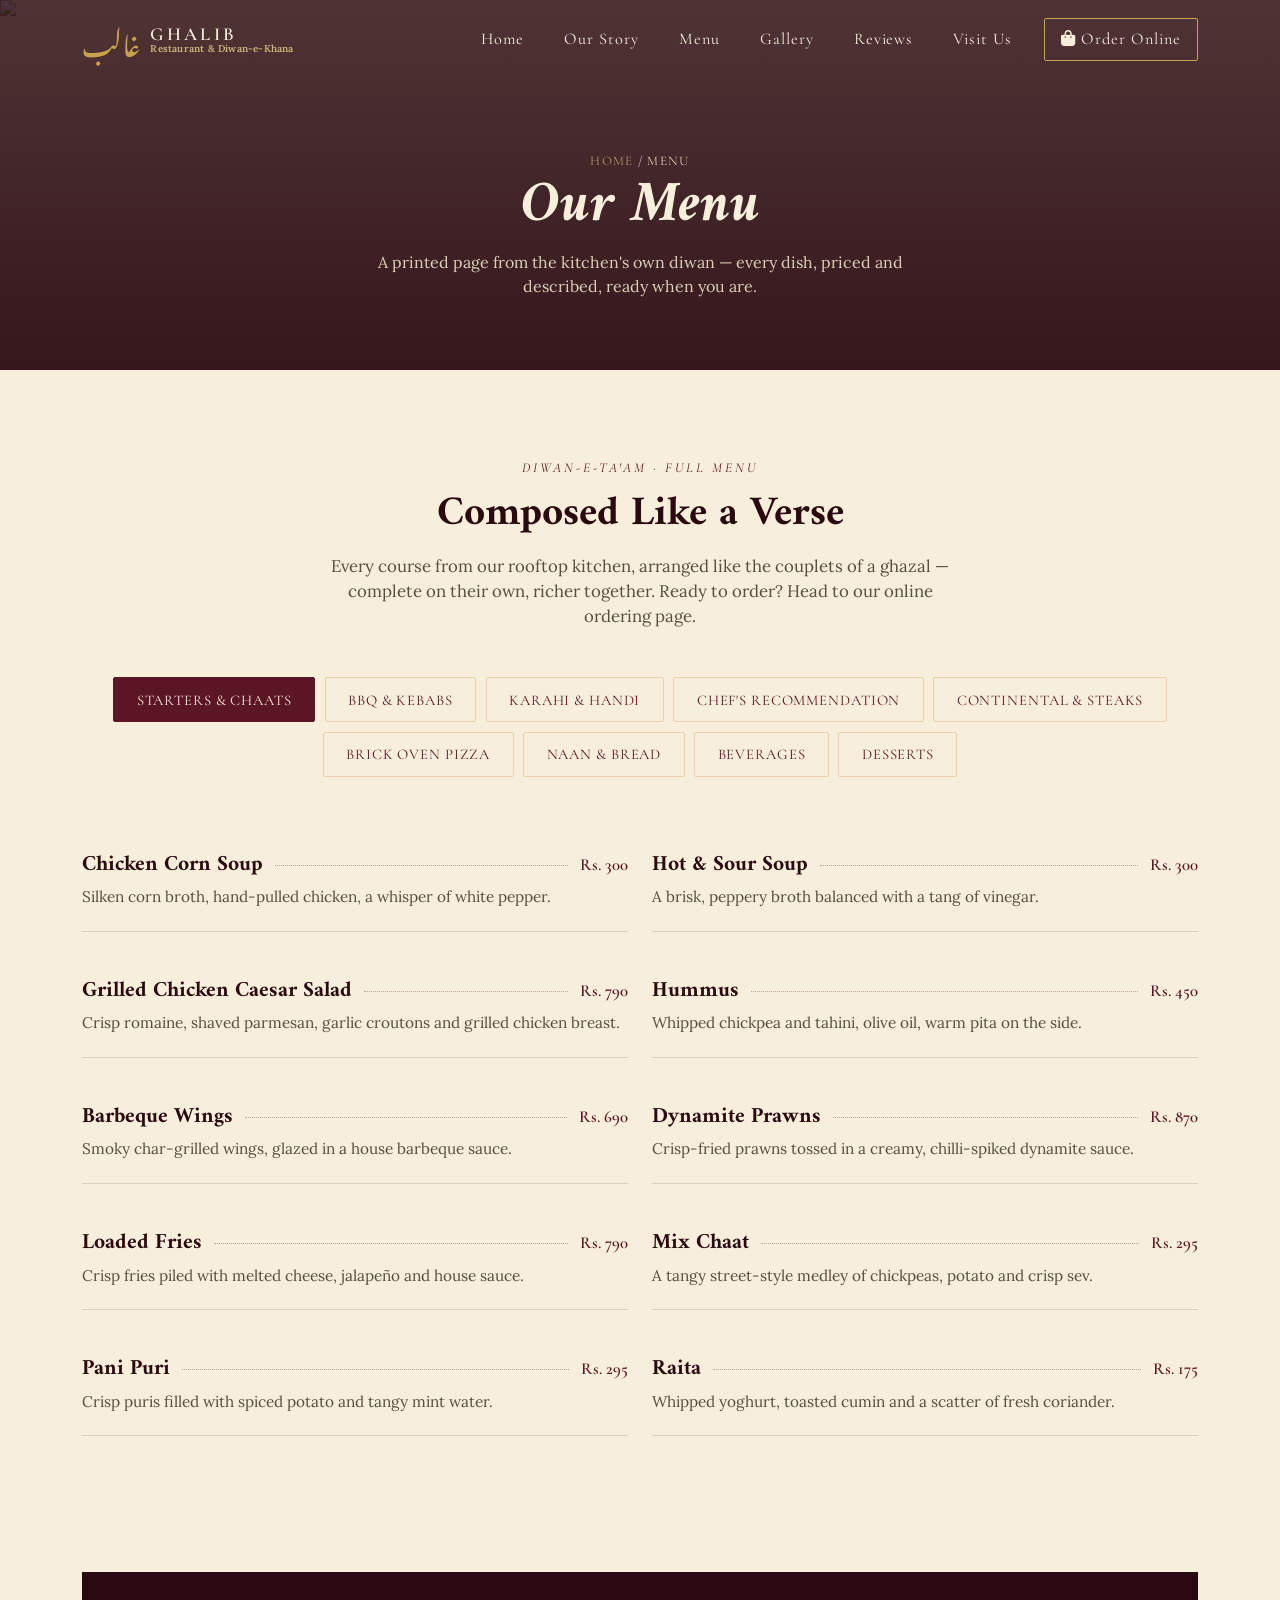
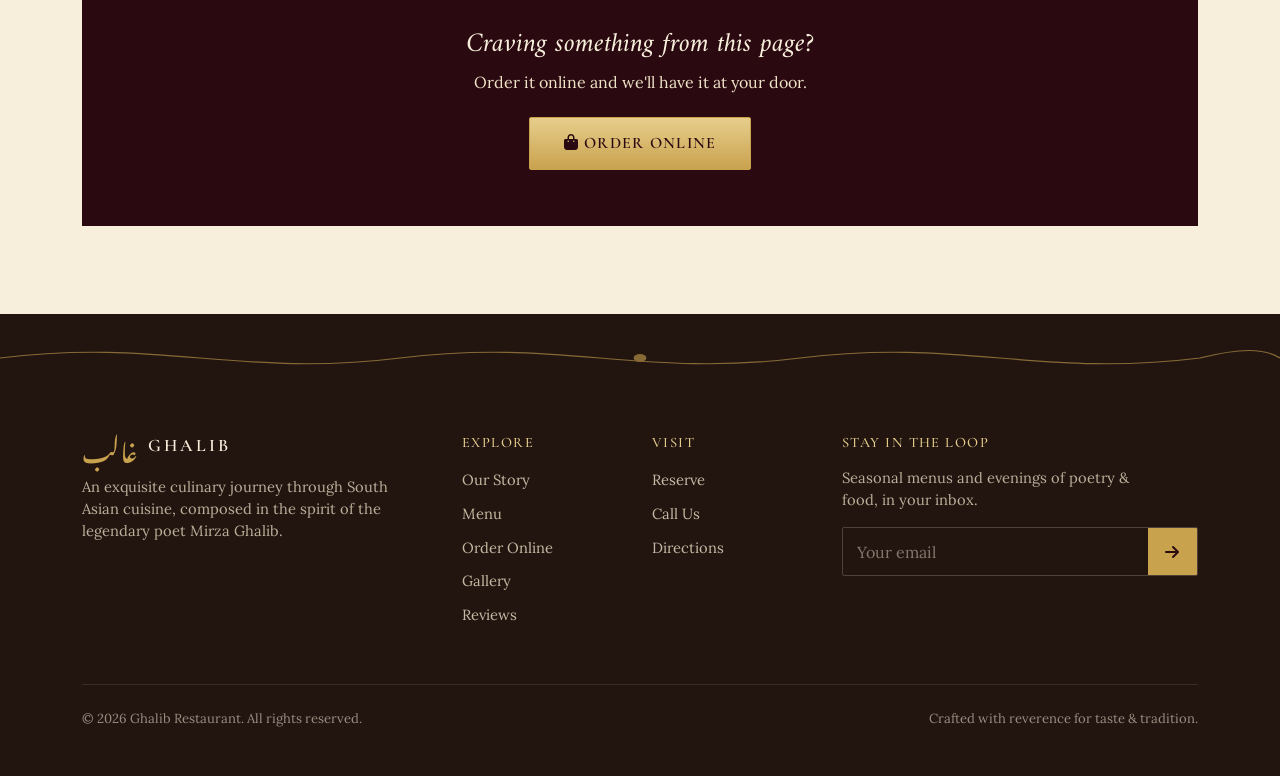
==== menu.html @ 821cb974 "Initial commit" ====
<!DOCTYPE html>
<html lang="en">
<head>
<meta charset="UTF-8">
<meta name="viewport" content="width=device-width, initial-scale=1.0">
<title>Full Menu — Ghalib Restaurant</title>
<meta name="description" content="Explore the full Ghalib Restaurant menu — BBQ, karahi, biryani, continental, pizza, desserts and more.">

<link rel="icon" href="data:image/svg+xml,<svg xmlns=%22http://www.w3.org/2000/svg%22 viewBox=%220 0 100 100%22><text y=%22.9em%22 font-size=%2290%22 fill=%22%23C9A24E%22>غ</text></svg>">

<link rel="preconnect" href="https://fonts.googleapis.com">
<link rel="preconnect" href="https://fonts.gstatic.com" crossorigin>
<link href="https://fonts.googleapis.com/css2?family=Amiri:ital,wght@0,400;0,700;1,400&family=Lora:ital,wght@0,400;0,500;0,600;1,400&family=Cormorant+Garamond:ital,wght@0,500;0,600;1,500&family=Noto+Nastaliq+Urdu:wght@400;700&display=swap" rel="stylesheet">

<link href="https://cdn.jsdelivr.net/npm/bootstrap@5.3.3/dist/css/bootstrap.min.css" rel="stylesheet">
<link rel="stylesheet" href="https://cdnjs.cloudflare.com/ajax/libs/font-awesome/6.5.2/css/all.min.css">

<link rel="stylesheet" href="css/style.css">
</head>
<body>

<div id="preloader">
  <div class="preloader-mark">غ</div>
</div>

<div class="scroll-progress"><div class="scroll-progress-bar" id="scrollBar"></div></div>

<!-- ============ NAVBAR ============ -->
<nav class="navbar navbar-expand-lg fixed-top" id="mainNav">
  <div class="container">
    <a class="navbar-brand" href="index.html">
      <span class="brand-urdu">غالب</span>
      <span class="brand-en">GHALIB<small>Restaurant &amp; Diwan-e-Khana</small></span>
    </a>
    <button class="navbar-toggler" type="button" data-bs-toggle="collapse" data-bs-target="#navMenu" aria-controls="navMenu" aria-expanded="false" aria-label="Toggle navigation">
      <span class="toggler-line"></span>
      <span class="toggler-line"></span>
      <span class="toggler-line"></span>
    </button>
    <div class="collapse navbar-collapse justify-content-end" id="navMenu">
      <ul class="navbar-nav align-items-lg-center gap-lg-2">
        <li class="nav-item"><a class="nav-link" href="index.html#home">Home</a></li>
        <li class="nav-item"><a class="nav-link" href="index.html#about">Our Story</a></li>
        <li class="nav-item"><a class="nav-link active" href="menu.html">Menu</a></li>
        <li class="nav-item"><a class="nav-link" href="index.html#gallery">Gallery</a></li>
        <li class="nav-item"><a class="nav-link" href="index.html#reviews">Reviews</a></li>
        <li class="nav-item"><a class="nav-link" href="index.html#reserve">Visit Us</a></li>
        <li class="nav-item"><a class="nav-link btn-reserve-nav" href="order.html"><i class="fa-solid fa-bag-shopping"></i> Order Online</a></li>
      </ul>
    </div>
  </div>
</nav>

<!-- ============ PAGE HEADER ============ -->
<header class="page-header">
  <div class="page-header-media">
    <img src="https://images.unsplash.com/photo-1600891964599-f61ba0e24092?q=80&w=1600&auto=format&fit=crop" alt="Ghalib Restaurant dining room">
    <div class="page-header-overlay"></div>
  </div>
  <div class="container">
    <p class="page-breadcrumb"><a href="index.html">Home</a> / Menu</p>
    <h1>Our Menu</h1>
    <p>A printed page from the kitchen's own diwan — every dish, priced and described, ready when you are.</p>
  </div>
</header>


<section class="menu-page-section">
  <div class="container">
    <div class="text-center mb-5" data-reveal>
      <p class="eyebrow">Diwan-e-Ta'am · Full Menu</p>
      <h2 class="section-title">Composed Like a Verse</h2>
      <p class="section-sub mx-auto">Every course from our rooftop kitchen, arranged like the couplets of a ghazal — complete on their own, richer together. Ready to order? Head to our online ordering page.</p>
    </div>

    <ul class="nav nav-pills menu-tabs justify-content-center mb-5 flex-nowrap flex-lg-wrap" id="menuTab" role="tablist" data-reveal>
      <li class="nav-item" role="presentation">
        <button class="nav-link active" id="tab-starters" data-bs-toggle="pill" data-bs-target="#pane-starters" type="button" role="tab">Starters &amp; Chaats</button>
      </li>
      <li class="nav-item" role="presentation">
        <button class="nav-link" id="tab-bbq" data-bs-toggle="pill" data-bs-target="#pane-bbq" type="button" role="tab">BBQ &amp; Kebabs</button>
      </li>
      <li class="nav-item" role="presentation">
        <button class="nav-link" id="tab-karahi" data-bs-toggle="pill" data-bs-target="#pane-karahi" type="button" role="tab">Karahi &amp; Handi</button>
      </li>
      <li class="nav-item" role="presentation">
        <button class="nav-link" id="tab-chef" data-bs-toggle="pill" data-bs-target="#pane-chef" type="button" role="tab">Chef's Recommendation</button>
      </li>
      <li class="nav-item" role="presentation">
        <button class="nav-link" id="tab-continental" data-bs-toggle="pill" data-bs-target="#pane-continental" type="button" role="tab">Continental &amp; Steaks</button>
      </li>
      <li class="nav-item" role="presentation">
        <button class="nav-link" id="tab-pizza" data-bs-toggle="pill" data-bs-target="#pane-pizza" type="button" role="tab">Brick Oven Pizza</button>
      </li>
      <li class="nav-item" role="presentation">
        <button class="nav-link" id="tab-bread" data-bs-toggle="pill" data-bs-target="#pane-bread" type="button" role="tab">Naan &amp; Bread</button>
      </li>
      <li class="nav-item" role="presentation">
        <button class="nav-link" id="tab-drinks" data-bs-toggle="pill" data-bs-target="#pane-drinks" type="button" role="tab">Beverages</button>
      </li>
      <li class="nav-item" role="presentation">
        <button class="nav-link" id="tab-dessert" data-bs-toggle="pill" data-bs-target="#pane-dessert" type="button" role="tab">Desserts</button>
      </li>
    </ul>

    <div class="tab-content" id="menuTabContent">

      <!-- STARTERS & CHAATS -->
      <div class="tab-pane fade show active" id="pane-starters" role="tabpanel">
        <div class="row gy-4">
          <div class="col-md-6" data-reveal>
            <div class="dish-row">
              <div class="dish-head"><h3>Chicken Corn Soup</h3><span class="dish-line"></span><span class="price">Rs. 300</span></div>
              <p>Silken corn broth, hand-pulled chicken, a whisper of white pepper.</p>
            </div>
          </div>
          <div class="col-md-6" data-reveal>
            <div class="dish-row">
              <div class="dish-head"><h3>Hot &amp; Sour Soup</h3><span class="dish-line"></span><span class="price">Rs. 300</span></div>
              <p>A brisk, peppery broth balanced with a tang of vinegar.</p>
            </div>
          </div>
          <div class="col-md-6" data-reveal>
            <div class="dish-row">
              <div class="dish-head"><h3>Grilled Chicken Caesar Salad</h3><span class="dish-line"></span><span class="price">Rs. 790</span></div>
              <p>Crisp romaine, shaved parmesan, garlic croutons and grilled chicken breast.</p>
            </div>
          </div>
          <div class="col-md-6" data-reveal>
            <div class="dish-row">
              <div class="dish-head"><h3>Hummus</h3><span class="dish-line"></span><span class="price">Rs. 450</span></div>
              <p>Whipped chickpea and tahini, olive oil, warm pita on the side.</p>
            </div>
          </div>
          <div class="col-md-6" data-reveal>
            <div class="dish-row">
              <div class="dish-head"><h3>Barbeque Wings</h3><span class="dish-line"></span><span class="price">Rs. 690</span></div>
              <p>Smoky char-grilled wings, glazed in a house barbeque sauce.</p>
            </div>
          </div>
          <div class="col-md-6" data-reveal>
            <div class="dish-row">
              <div class="dish-head"><h3>Dynamite Prawns</h3><span class="dish-line"></span><span class="price">Rs. 870</span></div>
              <p>Crisp-fried prawns tossed in a creamy, chilli-spiked dynamite sauce.</p>
            </div>
          </div>
          <div class="col-md-6" data-reveal>
            <div class="dish-row">
              <div class="dish-head"><h3>Loaded Fries</h3><span class="dish-line"></span><span class="price">Rs. 790</span></div>
              <p>Crisp fries piled with melted cheese, jalapeño and house sauce.</p>
            </div>
          </div>
          <div class="col-md-6" data-reveal>
            <div class="dish-row">
              <div class="dish-head"><h3>Mix Chaat</h3><span class="dish-line"></span><span class="price">Rs. 295</span></div>
              <p>A tangy street-style medley of chickpeas, potato and crisp sev.</p>
            </div>
          </div>
          <div class="col-md-6" data-reveal>
            <div class="dish-row">
              <div class="dish-head"><h3>Pani Puri</h3><span class="dish-line"></span><span class="price">Rs. 295</span></div>
              <p>Crisp puris filled with spiced potato and tangy mint water.</p>
            </div>
          </div>
          <div class="col-md-6" data-reveal>
            <div class="dish-row">
              <div class="dish-head"><h3>Raita</h3><span class="dish-line"></span><span class="price">Rs. 175</span></div>
              <p>Whipped yoghurt, toasted cumin and a scatter of fresh coriander.</p>
            </div>
          </div>
        </div>
      </div>

      <!-- BBQ & KEBABS -->
      <div class="tab-pane fade" id="pane-bbq" role="tabpanel">
        <div class="row gy-4">
          <div class="col-md-6" data-reveal>
            <div class="dish-row">
              <div class="dish-head"><h3>Chicken Tikka</h3><span class="dish-line"></span><span class="price">Rs. 525</span></div>
              <p>Classic bone-in chicken, marinated and char-grilled over open flame.</p>
            </div>
          </div>
          <div class="col-md-6" data-reveal>
            <div class="dish-row">
              <div class="dish-head"><h3>Chicken Malai Boti</h3><span class="dish-line"></span><span class="price">Rs. 850</span></div>
              <p>Cream-marinated chicken, gently smoked, finished with green cardamom.</p>
            </div>
          </div>
          <div class="col-md-6" data-reveal>
            <div class="dish-row">
              <div class="dish-head"><h3>Shish Taouk</h3><span class="dish-line"></span><span class="price">Rs. 950</span></div>
              <p>Levantine-style skewered chicken, served with saffron rice and fries.</p>
            </div>
          </div>
          <div class="col-md-6" data-reveal>
            <div class="dish-row">
              <div class="dish-head"><h3>Seekh Kabab (Beef)</h3><span class="dish-line"></span><span class="price">Rs. 950</span></div>
              <p>Hand-minced beef, laced with roasted spices, charcoal-grilled smoky.</p>
            </div>
          </div>
          <div class="col-md-6" data-reveal>
            <div class="dish-row">
              <div class="dish-head"><h3>Beef Bihari Kabab</h3><span class="dish-line"></span><span class="price">Rs. 990</span></div>
              <p>Ribbon-cut beef, deeply marinated in roasted spice and yoghurt.</p>
            </div>
          </div>
          <div class="col-md-6" data-reveal>
            <div class="dish-row">
              <div class="dish-head"><h3>Persian Khaas Kabab (Mutton)</h3><span class="dish-line"></span><span class="price">Rs. 1,450</span></div>
              <p>Slow-pounded mutton kabab, finished over glowing charcoal.</p>
            </div>
          </div>
          <div class="col-md-6" data-reveal>
            <div class="dish-row">
              <div class="dish-head"><h3>Reshmi Chicken Kabab</h3><span class="dish-line"></span><span class="price">Rs. 850</span></div>
              <p>Silken, cream-bound chicken kabab with a gentle smoke finish.</p>
            </div>
          </div>
          <div class="col-md-6" data-reveal>
            <div class="dish-row">
              <div class="dish-head"><h3>Mutton Ribs</h3><span class="dish-line"></span><span class="price">Rs. 2,890</span></div>
              <p>Slow-grilled mutton ribs, tender to the bone, deeply spiced.</p>
            </div>
          </div>
          <div class="col-md-6" data-reveal>
            <div class="dish-row">
              <div class="dish-head"><h3>Ghalib Mix Platter</h3><span class="dish-line"></span><span class="price">Rs. 2,900</span></div>
              <p>Turkish kabab, Persian khaas kabab, malai boti, Afghani boti &amp; mutton chanp on saffron rice.</p>
            </div>
          </div>
        </div>
      </div>

      <!-- KARAHI & HANDI -->
      <div class="tab-pane fade" id="pane-karahi" role="tabpanel">
        <div class="row gy-4">
          <div class="col-md-6" data-reveal>
            <div class="dish-row">
              <div class="dish-head"><h3>Chicken Peshawari Karahi (Full)</h3><span class="dish-line"></span><span class="price">Rs. 2,050</span></div>
              <p>Wok-tossed in tomato, ginger and green chilli, finished with coriander.</p>
            </div>
          </div>
          <div class="col-md-6" data-reveal>
            <div class="dish-row">
              <div class="dish-head"><h3>Chicken White Karahi (Full)</h3><span class="dish-line"></span><span class="price">Rs. 2,050</span></div>
              <p>Classic white-cut karahi, ginger-heavy, finished with fresh cream.</p>
            </div>
          </div>
          <div class="col-md-6" data-reveal>
            <div class="dish-row">
              <div class="dish-head"><h3>Ghalib Signature Mutton Karahi (Full)</h3><span class="dish-line"></span><span class="price">Rs. 2,950</span></div>
              <p>Our house recipe — slow-cooked mutton in a rich tomato masala.</p>
            </div>
          </div>
          <div class="col-md-6" data-reveal>
            <div class="dish-row">
              <div class="dish-head"><h3>Mutton Peshawari Karahi (Half)</h3><span class="dish-line"></span><span class="price">Rs. 1,850</span></div>
              <p>Bone-in mutton, wok-cooked Peshawari-style with tomato and ginger.</p>
            </div>
          </div>
          <div class="col-md-6" data-reveal>
            <div class="dish-row">
              <div class="dish-head"><h3>Chicken Makhni Handi</h3><span class="dish-line"></span><span class="price">Rs. 1,590</span></div>
              <p>Butter-rich tomato gravy, slow-simmered chicken, a swirl of cream.</p>
            </div>
          </div>
          <div class="col-md-6" data-reveal>
            <div class="dish-row">
              <div class="dish-head"><h3>Chicken Paneer Reshmi Handi</h3><span class="dish-line"></span><span class="price">Rs. 1,690</span></div>
              <p>Silken chicken and paneer simmered in a velvety cashew gravy.</p>
            </div>
          </div>
          <div class="col-md-6" data-reveal>
            <div class="dish-row">
              <div class="dish-head"><h3>Chicken Hunzai Handi</h3><span class="dish-line"></span><span class="price">Rs. 1,590</span></div>
              <p>A northern-inspired handi, fragrant with whole spice and herbs.</p>
            </div>
          </div>
        </div>
      </div>

      <!-- CHEF'S RECOMMENDATION -->
      <div class="tab-pane fade" id="pane-chef" role="tabpanel">
        <div class="row gy-4">
          <div class="col-md-6" data-reveal>
            <div class="dish-row">
              <div class="dish-head"><h3>Tarka Daal</h3><span class="dish-line"></span><span class="price">Rs. 750</span></div>
              <p>A house blend of lentils, tempered with garlic and smoked butter.</p>
            </div>
          </div>
          <div class="col-md-6" data-reveal>
            <div class="dish-row">
              <div class="dish-head"><h3>Palak Paneer</h3><span class="dish-line"></span><span class="price">Rs. 840</span></div>
              <p>Silken spinach purée, hand-cut paneer, a thread of cream.</p>
            </div>
          </div>
          <div class="col-md-6" data-reveal>
            <div class="dish-row">
              <div class="dish-head"><h3>Balochi Sajji</h3><span class="dish-line"></span><span class="price">Rs. 990</span></div>
              <p>Whole spiced chicken, slow-roasted over open fire, Balochi-style.</p>
            </div>
          </div>
          <div class="col-md-6" data-reveal>
            <div class="dish-row">
              <div class="dish-head"><h3>Lahori Chargha</h3><span class="dish-line"></span><span class="price">Rs. 990</span></div>
              <p>Steamed then fried whole chicken, deeply spiced, Lahori-style.</p>
            </div>
          </div>
          <div class="col-md-6" data-reveal>
            <div class="dish-row">
              <div class="dish-head"><h3>Chicken Tikka Masala</h3><span class="dish-line"></span><span class="price">Rs. 1,490</span></div>
              <p>Char-grilled chicken tikka finished in a rich, creamy tomato masala.</p>
            </div>
          </div>
          <div class="col-md-6" data-reveal>
            <div class="dish-row">
              <div class="dish-head"><h3>Prawn Masala</h3><span class="dish-line"></span><span class="price">Rs. 1,590</span></div>
              <p>Plump prawns simmered in a robust, spice-forward masala.</p>
            </div>
          </div>
        </div>
      </div>

      <!-- CONTINENTAL & STEAKS -->
      <div class="tab-pane fade" id="pane-continental" role="tabpanel">
        <div class="row gy-4">
          <div class="col-md-6" data-reveal>
            <div class="dish-row">
              <div class="dish-head"><h3>Ghalib Club Sandwich</h3><span class="dish-line"></span><span class="price">Rs. 850</span></div>
              <p>Triple-stacked classic — chicken, egg, cheese and crisp lettuce.</p>
            </div>
          </div>
          <div class="col-md-6" data-reveal>
            <div class="dish-row">
              <div class="dish-head"><h3>Crispy Fried Chicken Burger</h3><span class="dish-line"></span><span class="price">Rs. 950</span></div>
              <p>Buttermilk-fried chicken fillet, house slaw, toasted brioche bun.</p>
            </div>
          </div>
          <div class="col-md-6" data-reveal>
            <div class="dish-row">
              <div class="dish-head"><h3>Alfredo Pasta</h3><span class="dish-line"></span><span class="price">Rs. 940</span></div>
              <p>Silky cream sauce, parmesan and cracked black pepper.</p>
            </div>
          </div>
          <div class="col-md-6" data-reveal>
            <div class="dish-row">
              <div class="dish-head"><h3>Parmesan Shrimp Spaghetti</h3><span class="dish-line"></span><span class="price">Rs. 1,050</span></div>
              <p>Garlic-butter shrimp tossed through parmesan-dusted spaghetti.</p>
            </div>
          </div>
          <div class="col-md-6" data-reveal>
            <div class="dish-row">
              <div class="dish-head"><h3>Fish &amp; Chips</h3><span class="dish-line"></span><span class="price">Rs. 1,050</span></div>
              <p>Beer-battered fish, golden fries, house tartar sauce.</p>
            </div>
          </div>
          <div class="col-md-6" data-reveal>
            <div class="dish-row">
              <div class="dish-head"><h3>Beef Stroganoff</h3><span class="dish-line"></span><span class="price">Rs. 1,050</span></div>
              <p>Tender beef strips in a mushroom-cream sauce, mashed potatoes.</p>
            </div>
          </div>
          <div class="col-md-6" data-reveal>
            <div class="dish-row">
              <div class="dish-head"><h3>Chicken Steak, Creamy Pepper Sauce</h3><span class="dish-line"></span><span class="price">Rs. 1,290</span></div>
              <p>Pan-seared chicken breast, a rich cream and cracked-pepper sauce.</p>
            </div>
          </div>
          <div class="col-md-6" data-reveal>
            <div class="dish-row">
              <div class="dish-head"><h3>American Beef Steak</h3><span class="dish-line"></span><span class="price">Rs. 1,690</span></div>
              <p>Char-grilled beef steak, finished with a classic house sauce.</p>
            </div>
          </div>
        </div>
      </div>

      <!-- BRICK OVEN PIZZA -->
      <div class="tab-pane fade" id="pane-pizza" role="tabpanel">
        <div class="row gy-4">
          <div class="col-md-6" data-reveal>
            <div class="dish-row">
              <div class="dish-head"><h3>Margherita Pizza</h3><span class="dish-line"></span><span class="price">Rs. 890</span></div>
              <p>San Marzano tomato, fresh mozzarella, basil, brick-oven baked.</p>
            </div>
          </div>
          <div class="col-md-6" data-reveal>
            <div class="dish-row">
              <div class="dish-head"><h3>Chicken Tikka Pizza</h3><span class="dish-line"></span><span class="price">Rs. 1,340</span></div>
              <p>Spiced chicken tikka, onion and green chilli over a smoky base.</p>
            </div>
          </div>
          <div class="col-md-6" data-reveal>
            <div class="dish-row">
              <div class="dish-head"><h3>Pepperoni Pizza</h3><span class="dish-line"></span><span class="price">Rs. 1,290</span></div>
              <p>Classic pepperoni, mozzarella, oven-crisped to order.</p>
            </div>
          </div>
          <div class="col-md-6" data-reveal>
            <div class="dish-row">
              <div class="dish-head"><h3>Spicy Sicilian Pizza</h3><span class="dish-line"></span><span class="price">Rs. 1,290</span></div>
              <p>A fiery blend of chicken, jalapeño and chilli flakes.</p>
            </div>
          </div>
        </div>
      </div>

      <!-- NAAN & BREAD -->
      <div class="tab-pane fade" id="pane-bread" role="tabpanel">
        <div class="row gy-4">
          <div class="col-md-6" data-reveal>
            <div class="dish-row">
              <div class="dish-head"><h3>Cheese Naan</h3><span class="dish-line"></span><span class="price">Rs. 390</span></div>
              <p>Tandoor-baked naan, molten mozzarella and cheddar folded through.</p>
            </div>
          </div>
          <div class="col-md-6" data-reveal>
            <div class="dish-row">
              <div class="dish-head"><h3>Garlic Naan</h3><span class="dish-line"></span><span class="price">Rs. 100</span></div>
              <p>Fresh garlic and coriander, brushed over a puffed tandoor naan.</p>
            </div>
          </div>
          <div class="col-md-6" data-reveal>
            <div class="dish-row">
              <div class="dish-head"><h3>Roghni Naan</h3><span class="dish-line"></span><span class="price">Rs. 100</span></div>
              <p>Milk-glazed and sesame-topped, baked soft with a golden crust.</p>
            </div>
          </div>
          <div class="col-md-6" data-reveal>
            <div class="dish-row">
              <div class="dish-head"><h3>Plain Naan</h3><span class="dish-line"></span><span class="price">Rs. 55</span></div>
              <p>Soft, puffed tandoor naan — the everyday essential.</p>
            </div>
          </div>
          <div class="col-md-6" data-reveal>
            <div class="dish-row">
              <div class="dish-head"><h3>Lacha Paratha</h3><span class="dish-line"></span><span class="price">Rs. 100</span></div>
              <p>Layered and flaky, pan-griddled with a touch of desi ghee.</p>
            </div>
          </div>
          <div class="col-md-6" data-reveal>
            <div class="dish-row">
              <div class="dish-head"><h3>Kandhari Naan</h3><span class="dish-line"></span><span class="price">Rs. 90</span></div>
              <p>Stuffed with dried fruit and nuts, a gently sweet finish.</p>
            </div>
          </div>
        </div>
      </div>

      <!-- BEVERAGES -->
      <div class="tab-pane fade" id="pane-drinks" role="tabpanel">
        <div class="row gy-4">
          <div class="col-md-6" data-reveal>
            <div class="dish-row">
              <div class="dish-head"><h3>Kashmiri Chai</h3><span class="dish-line"></span><span class="price">Rs. 290</span></div>
              <p>Rose-pink tea, whipped to a froth, crowned with pistachio slivers.</p>
            </div>
          </div>
          <div class="col-md-6" data-reveal>
            <div class="dish-row">
              <div class="dish-head"><h3>Doodh Patti</h3><span class="dish-line"></span><span class="price">Rs. 260</span></div>
              <p>Strong, milky classic-style tea, brewed the traditional way.</p>
            </div>
          </div>
          <div class="col-md-6" data-reveal>
            <div class="dish-row">
              <div class="dish-head"><h3>Fresh Juice</h3><span class="dish-line"></span><span class="price">Rs. 390</span></div>
              <p>Seasonal fruit, pressed fresh, no added sugar.</p>
            </div>
          </div>
          <div class="col-md-6" data-reveal>
            <div class="dish-row">
              <div class="dish-head"><h3>Meethi Lassi</h3><span class="dish-line"></span><span class="price">Rs. 240</span></div>
              <p>Thick, chilled yoghurt lassi, lightly sweetened.</p>
            </div>
          </div>
          <div class="col-md-6" data-reveal>
            <div class="dish-row">
              <div class="dish-head"><h3>Mint Lemonade</h3><span class="dish-line"></span><span class="price">Rs. 330</span></div>
              <p>Fresh mint and lemon, shaken bright and cold.</p>
            </div>
          </div>
          <div class="col-md-6" data-reveal>
            <div class="dish-row">
              <div class="dish-head"><h3>Soft Drinks</h3><span class="dish-line"></span><span class="price">Rs. 150</span></div>
              <p>Chilled Coca-Cola, Sprite or Fanta.</p>
            </div>
          </div>
        </div>
      </div>

      <!-- DESSERTS -->
      <div class="tab-pane fade" id="pane-dessert" role="tabpanel">
        <div class="row gy-4">
          <div class="col-md-6" data-reveal>
            <div class="dish-row">
              <div class="dish-head"><h3>Rabri</h3><span class="dish-line"></span><span class="price">Rs. 390</span></div>
              <p>Slow-reduced sweetened milk, layered with cream and pistachio.</p>
            </div>
          </div>
          <div class="col-md-6" data-reveal>
            <div class="dish-row">
              <div class="dish-head"><h3>Hot Gulab Jamun</h3><span class="dish-line"></span><span class="price">Rs. 275</span></div>
              <p>Milk-solid dumplings, fried and soaked in cardamom-rose syrup.</p>
            </div>
          </div>
          <div class="col-md-6" data-reveal>
            <div class="dish-row">
              <div class="dish-head"><h3>Kulfi Falooda</h3><span class="dish-line"></span><span class="price">Rs. 390</span></div>
              <p>Saffron kulfi over vermicelli, rose syrup and basil seeds.</p>
            </div>
          </div>
          <div class="col-md-6" data-reveal>
            <div class="dish-row">
              <div class="dish-head"><h3>Crispy Jalebi</h3><span class="dish-line"></span><span class="price">Rs. 390</span></div>
              <p>Golden, syrup-soaked spirals, crisp on the outside, juicy within.</p>
            </div>
          </div>
          <div class="col-md-6" data-reveal>
            <div class="dish-row">
              <div class="dish-head"><h3>Chocolate Fudge Brownie</h3><span class="dish-line"></span><span class="price">Rs. 475</span></div>
              <p>Warm fudge brownie, served with a scoop of vanilla ice cream.</p>
            </div>
          </div>
          <div class="col-md-6" data-reveal>
            <div class="dish-row">
              <div class="dish-head"><h3>Chocolate Divine Cake Slice</h3><span class="dish-line"></span><span class="price">Rs. 425</span></div>
              <p>Rich, layered chocolate cake — a Ghalib dessert-menu favourite.</p>
            </div>
          </div>
        </div>
      </div>

    </div>
  </div>
</section>



<div class="container">
  <div class="menu-cta-banner" data-reveal>
    <h3>Craving something from this page?</h3>
    <p>Order it online and we'll have it at your door.</p>
    <a href="order.html" class="btn btn-gold"><i class="fa-solid fa-bag-shopping"></i> Order Online</a>
  </div>
</div>

<div style="height:5.5rem;"></div>

<footer class="site-footer">
  <div class="footer-ornament" aria-hidden="true">
    <svg viewBox="0 0 800 40" preserveAspectRatio="none"><path d="M0,20 C100,0 150,40 250,20 C350,0 400,40 500,20 C600,0 650,40 750,20 C775,10 790,10 800,20" stroke="currentColor" stroke-width="1.2" fill="none"/><circle cx="400" cy="20" r="4" fill="currentColor"/></svg>
  </div>
  <div class="container">
    <div class="row gy-4">
      <div class="col-lg-4">
        <a class="footer-brand" href="index.html#home">
          <span class="brand-urdu">غالب</span>
          <span class="brand-en">GHALIB</span>
        </a>
        <p class="footer-text">An exquisite culinary journey through South Asian cuisine, composed in the spirit of the legendary poet Mirza Ghalib.</p>
      </div>
      <div class="col-6 col-lg-2">
        <h4>Explore</h4>
        <ul class="footer-links">
          <li><a href="index.html#about">Our Story</a></li>
          <li><a href="menu.html">Menu</a></li>
          <li><a href="order.html">Order Online</a></li>
          <li><a href="index.html#gallery">Gallery</a></li>
          <li><a href="index.html#reviews">Reviews</a></li>
        </ul>
      </div>
      <div class="col-6 col-lg-2">
        <h4>Visit</h4>
        <ul class="footer-links">
          <li><a href="index.html#reserve">Reserve</a></li>
          <li><a href="tel:02111144254">Call Us</a></li>
          <li><a href="index.html#reserve">Directions</a></li>
        </ul>
      </div>
      <div class="col-lg-4">
        <h4>Stay in the Loop</h4>
        <p class="footer-text">Seasonal menus and evenings of poetry &amp; food, in your inbox.</p>
        <form class="newsletter-form" onsubmit="return false;">
          <input type="email" placeholder="Your email" required>
          <button type="submit" aria-label="Subscribe"><i class="fa-solid fa-arrow-right"></i></button>
        </form>
      </div>
    </div>
    <div class="footer-bottom">
      <p>© <span id="year"></span> Ghalib Restaurant. All rights reserved.</p>
      <p>Crafted with reverence for taste &amp; tradition.</p>
    </div>
  </div>
</footer>

<!-- Back to top -->
<button id="backToTop" aria-label="Back to top"><i class="fa-solid fa-chevron-up"></i></button>

<!-- Lightbox Modal -->
<div class="lightbox" id="lightbox">
  <button class="lightbox-close" id="lightboxClose" aria-label="Close"><i class="fa-solid fa-xmark"></i></button>
  <img id="lightboxImg" src="" alt="">
  <p id="lightboxCaption"></p>
</div>

<!-- Bootstrap JS -->
<script src="https://cdn.jsdelivr.net/npm/bootstrap@5.3.3/dist/js/bootstrap.bundle.min.js"></script>
<script src="js/script.js"></script>
</body>
</html>
---- css/style.css ----
/* ==========================================================
   GHALIB RESTAURANT — DESIGN TOKENS
   ========================================================== */
:root{
  --maroon:        #5C1524;
  --maroon-dark:    #3A0E17;
  --maroon-darker:  #2A0A10;
  --ink:            #221510;
  --gold:           #C9A24E;
  --gold-light:     #E7CE8C;
  --gold-soft:      rgba(201,162,78,0.35);
  --ivory:          #F7EFDC;
  --ivory-2:        #EFE3C8;
  --ivory-line:     rgba(247,239,220,0.18);

  --font-display: 'Amiri', 'Georgia', serif;
  --font-body: 'Lora', Georgia, serif;
  --font-label: 'Cormorant Garamond', serif;
  --font-urdu: 'Noto Nastaliq Urdu', serif;

  --radius: 2px;
  --transition: 0.4s cubic-bezier(.25,.8,.25,1);
}

*{box-sizing:border-box;}
html{scroll-behavior:smooth;}
body{
  font-family:var(--font-body);
  color:var(--ink);
  background:var(--ivory);
  overflow-x:hidden;
  -webkit-font-smoothing:antialiased;
}
::selection{background:var(--gold-light); color:var(--maroon-darker);}

a{text-decoration:none; color:inherit;}
img{max-width:100%; display:block;}
:focus-visible{outline:2px solid var(--gold); outline-offset:3px;}

@media (prefers-reduced-motion: reduce){
  *{animation-duration:0.01ms !important; animation-iteration-count:1 !important; transition-duration:0.01ms !important; scroll-behavior:auto !important;}
}

/* ==========================================================
   SHARED TYPE / UTILITIES
   ========================================================== */
.eyebrow{
  font-family:var(--font-label);
  font-style:italic;
  letter-spacing:.22em;
  text-transform:uppercase;
  color:var(--maroon);
  font-size:.85rem;
  margin-bottom:.75rem;
}
.eyebrow.light{color:var(--gold-light);}

.section-title{
  font-family:var(--font-display);
  font-weight:700;
  font-size:clamp(1.9rem, 3.2vw, 2.9rem);
  color:var(--maroon-darker);
  margin-bottom:1rem;
  line-height:1.15;
}
.section-title.light{color:var(--ivory);}

.section-sub{
  max-width:640px;
  color:#5a4c3f;
  font-size:1.05rem;
}

.lead-text{font-size:1.12rem; color:var(--ink); margin-bottom:1rem;}
.body-text{color:#5a4c3f;}
.light-text{color:var(--ivory-2); opacity:.9;}

/* buttons */
.btn-gold{
  background:linear-gradient(180deg, var(--gold-light), var(--gold));
  color:var(--maroon-darker) !important;
  font-family:var(--font-label);
  letter-spacing:.08em;
  text-transform:uppercase;
  font-weight:600;
  padding:.85rem 2.1rem;
  border:1px solid var(--gold);
  border-radius:var(--radius);
  transition:var(--transition);
  display:inline-block;
}
.btn-gold:hover{transform:translateY(-2px); box-shadow:0 12px 24px -10px rgba(201,162,78,.6);}

.btn-outline-ivory{
  border:1px solid var(--ivory-line);
  color:var(--ivory) !important;
  font-family:var(--font-label);
  letter-spacing:.08em;
  text-transform:uppercase;
  font-weight:600;
  padding:.82rem 2rem;
  border-radius:var(--radius);
  transition:var(--transition);
  display:inline-block;
}
.btn-outline-ivory:hover{background:rgba(247,239,220,.08); border-color:var(--gold-light);}

/* scroll reveal */
[data-reveal]{opacity:0; transform:translateY(28px); transition:opacity .8s ease, transform .8s ease;}
[data-reveal].is-visible{opacity:1; transform:none;}

/* corner ornaments (manuscript frame) */
.corner{position:absolute; width:34px; height:34px; border:1.5px solid var(--gold); opacity:.85;}
.corner.tl{top:-1px; left:-1px; border-right:none; border-bottom:none;}
.corner.tr{top:-1px; right:-1px; border-left:none; border-bottom:none;}
.corner.bl{bottom:-1px; left:-1px; border-right:none; border-top:none;}
.corner.br{bottom:-1px; right:-1px; border-left:none; border-top:none;}

/* ==========================================================
   PRELOADER
   ========================================================== */
#preloader{
  position:fixed; inset:0; z-index:9999;
  background:var(--maroon-darker);
  display:flex; align-items:center; justify-content:center;
  transition:opacity .6s ease, visibility .6s ease;
}
#preloader.loaded{opacity:0; visibility:hidden;}
.preloader-mark{
  font-family:var(--font-urdu);
  font-size:3.5rem; color:var(--gold);
  animation:pulseMark 1.4s ease-in-out infinite;
}
@keyframes pulseMark{0%,100%{opacity:.35; transform:scale(.92);} 50%{opacity:1; transform:scale(1);}}

/* scroll progress bar */
.scroll-progress{position:fixed; top:0; left:0; width:100%; height:3px; z-index:1051; background:transparent;}
.scroll-progress-bar{height:100%; width:0%; background:linear-gradient(90deg, var(--gold), var(--gold-light)); transition:width .1s linear;}

/* ==========================================================
   NAVBAR
   ========================================================== */
#mainNav{
  padding:1.15rem 0;
  background:transparent;
  transition:var(--transition);
  z-index:1040;
}
#mainNav.scrolled{
  padding:.65rem 0;
  background:rgba(42,10,16,0.92);
  backdrop-filter:blur(10px);
  box-shadow:0 8px 24px -14px rgba(0,0,0,.5);
}
.navbar-brand{display:flex; align-items:center; gap:.65rem;}
.brand-urdu{font-family:var(--font-urdu); color:var(--gold); font-size:1.7rem; line-height:1;}
.brand-en{display:flex; flex-direction:column; line-height:1.05; font-family:var(--font-label); color:var(--ivory); letter-spacing:.18em; font-weight:600; font-size:1.15rem;}
.brand-en small{font-family:var(--font-body); letter-spacing:.02em; text-transform:none; font-size:.62rem; color:var(--gold-light); opacity:.85;}

.navbar-nav .nav-link{
  color:var(--ivory) !important;
  font-family:var(--font-label);
  letter-spacing:.06em;
  font-size:1.02rem;
  padding:.5rem 1rem !important;
  position:relative;
}
.navbar-nav .nav-link::after{
  content:''; position:absolute; left:1rem; right:1rem; bottom:.15rem; height:1px;
  background:var(--gold); transform:scaleX(0); transform-origin:left; transition:transform .35s ease;
}
.navbar-nav .nav-link:hover::after{transform:scaleX(1);}
.btn-reserve-nav{
  border:1px solid var(--gold) !important;
  border-radius:var(--radius);
  padding:.5rem 1.3rem !important;
  margin-left:.5rem;
}
.btn-reserve-nav::after{display:none;}
.btn-reserve-nav:hover{background:var(--gold); color:var(--maroon-darker) !important;}

.cart-btn{
  background:transparent; border:1px solid var(--gold-soft); border-radius:var(--radius);
  padding:.5rem 1.1rem !important; display:flex; align-items:center; gap:.5rem; position:relative;
  color:var(--ivory) !important; font-family:var(--font-label); letter-spacing:.06em; cursor:pointer;
}
.cart-btn::after{display:none;}
.cart-btn:hover{border-color:var(--gold); background:rgba(201,162,78,.08);}
.cart-badge{
  background:var(--gold); color:var(--maroon-darker); font-size:.72rem; font-weight:700;
  min-width:19px; height:19px; border-radius:50%; display:flex; align-items:center; justify-content:center;
  padding:0 4px; font-family:var(--font-body);
}

/* Cart Offcanvas */
.cart-drawer{background:var(--maroon-darker); color:var(--ivory); width:min(420px, 92vw); border-left:1px solid var(--gold-soft);}
.cart-drawer .offcanvas-header{border-bottom:1px solid var(--ivory-line);}
.cart-drawer .offcanvas-title{font-family:var(--font-display); display:flex; align-items:center; gap:.5rem;}
.cart-empty{text-align:center; margin:auto; padding:2rem 1rem; color:var(--ivory-2); opacity:.85;}
.cart-empty i{font-size:2rem; color:var(--gold); margin-bottom:1rem; display:block;}
.cart-items{flex:1; overflow-y:auto; padding-top:1rem;}
.cart-item{display:flex; gap:.9rem; align-items:center; padding:.9rem 0; border-bottom:1px solid var(--ivory-line);}
.cart-item-info{flex:1;}
.cart-item-info h6{font-family:var(--font-display); margin:0 0 .2rem; color:var(--ivory); font-size:1.05rem;}
.cart-item-info span{color:var(--gold-light); font-size:.88rem;}
.cart-qty{display:flex; align-items:center; gap:.5rem;}
.cart-qty button{
  width:26px; height:26px; border-radius:50%; border:1px solid var(--ivory-line); background:transparent;
  color:var(--ivory); display:flex; align-items:center; justify-content:center; font-size:.85rem;
}
.cart-qty button:hover{border-color:var(--gold); color:var(--gold);}
.cart-remove{background:none; border:none; color:rgba(247,239,220,.5); font-size:.95rem; margin-left:.6rem;}
.cart-remove:hover{color:#d9736a;}
.cart-footer{border-top:1px solid var(--ivory-line); padding-top:1rem; margin-top:.5rem;}
.cart-line{display:flex; justify-content:space-between; font-size:.95rem; color:var(--ivory-2); margin-bottom:.5rem;}
.cart-line.total{font-family:var(--font-display); font-size:1.2rem; color:var(--gold-light); border-top:1px solid var(--ivory-line); padding-top:.6rem;}

/* Add to cart dish button */
.btn-add-cart{
  margin-top:.7rem; background:transparent; border:1px solid var(--maroon); color:var(--maroon);
  font-family:var(--font-label); letter-spacing:.05em; text-transform:uppercase; font-size:.82rem;
  padding:.4rem 1rem; border-radius:var(--radius); transition:var(--transition);
}
.btn-add-cart:hover{background:var(--maroon); color:var(--ivory);}
.btn-add-cart.added{background:var(--gold); border-color:var(--gold); color:var(--maroon-darker);}

/* Checkout modal */
.checkout-modal .modal-content{background:var(--maroon-darker); color:var(--ivory); border:1px solid var(--gold-soft);}
.checkout-modal .modal-header{border-bottom:1px solid var(--ivory-line);}
.checkout-modal .modal-title{font-family:var(--font-display);}
.checkout-modal .form-label{font-family:var(--font-label); color:var(--gold-light); font-size:.9rem;}
.checkout-modal .form-control{background:rgba(247,239,220,.06); border:1px solid var(--ivory-line); color:var(--ivory);}
.checkout-modal .form-control:focus{background:rgba(247,239,220,.09); border-color:var(--gold); box-shadow:0 0 0 .2rem rgba(201,162,78,.18); color:var(--ivory);}
.payment-options{display:flex; gap:1rem; flex-wrap:wrap;}
.pay-opt{display:flex; align-items:center; gap:.5rem; border:1px solid var(--ivory-line); padding:.55rem 1rem; border-radius:var(--radius); cursor:pointer; font-size:.92rem;}
.pay-opt input{accent-color:var(--gold);}
.checkout-success{text-align:center; padding:1.5rem 0;}
.checkout-success i{font-size:2.6rem; color:var(--gold); margin-bottom:.8rem;}
.checkout-success h4{font-family:var(--font-display); color:var(--ivory);}
.checkout-success p{color:var(--ivory-2); margin-bottom:1.2rem;}

.btn-outline-maroon{
  border:1px solid var(--maroon); color:var(--maroon) !important;
  font-family:var(--font-label); letter-spacing:.08em; text-transform:uppercase; font-weight:600;
  padding:.82rem 2rem; border-radius:var(--radius); transition:var(--transition); display:inline-block;
}
.btn-outline-maroon:hover{background:var(--maroon); color:var(--ivory) !important;}

/* ==========================================================
   MENU TEASER (home page)
   ========================================================== */
.menu-teaser-section{padding:7rem 0; background:var(--ivory-2);}
.teaser-card{
  background:var(--ivory); border:1px solid var(--gold-soft); padding:2.2rem 1.6rem; text-align:center;
  height:100%; transition:var(--transition);
}
.teaser-card:hover{transform:translateY(-6px); box-shadow:0 20px 34px -22px rgba(42,10,16,.35); border-color:var(--gold);}
.teaser-icon{
  width:56px; height:56px; border-radius:50%; background:var(--maroon-darker); color:var(--gold);
  display:flex; align-items:center; justify-content:center; font-size:1.3rem; margin:0 auto 1rem;
}
.teaser-card h3{font-family:var(--font-display); font-size:1.2rem; color:var(--maroon-darker); margin-bottom:.5rem;}
.teaser-card p{color:#5a4c3f; font-size:.9rem; margin:0;}
.menu-teaser-actions{display:flex; gap:1rem; justify-content:center; flex-wrap:wrap;}

/* ==========================================================
   INTERIOR PAGE HEADER (menu.html / order.html)
   ========================================================== */
.page-header{
  position:relative; padding:9.5rem 0 4.5rem; text-align:center; overflow:hidden; color:var(--ivory);
}
.page-header-media{position:absolute; inset:0; z-index:0;}
.page-header-media img{width:100%; height:100%; object-fit:cover;}
.page-header-overlay{position:absolute; inset:0; background:linear-gradient(180deg, rgba(42,10,16,.82), rgba(42,10,16,.94));}
.page-header .container{position:relative; z-index:1;}
.page-header h1{font-family:var(--font-display); font-style:italic; font-weight:700; font-size:clamp(2.3rem, 5vw, 3.6rem); margin-bottom:.6rem;}
.page-header p{color:var(--ivory-2); max-width:560px; margin:0 auto; opacity:.9;}
.page-breadcrumb{font-family:var(--font-label); letter-spacing:.1em; text-transform:uppercase; font-size:.82rem; color:var(--gold-light); margin-bottom:.8rem;}
.page-breadcrumb a{color:var(--gold-light); opacity:.75;}
.page-breadcrumb a:hover{opacity:1;}

/* Menu page: static display rows (no add-to-cart) */
.menu-page-section{padding:5.5rem 0; background:var(--ivory);}
.menu-cta-banner{
  background:var(--maroon-darker); color:var(--ivory); padding:3.5rem 2rem; text-align:center; margin-top:3rem;
}
.menu-cta-banner h3{font-family:var(--font-display); font-style:italic; font-size:1.7rem; margin-bottom:.6rem;}
.menu-cta-banner p{color:var(--ivory-2); margin-bottom:1.4rem;}

.navbar-toggler{border:none; padding:0; display:flex; flex-direction:column; gap:5px; background:transparent;}
.navbar-toggler:focus{box-shadow:none;}
.toggler-line{width:26px; height:2px; background:var(--gold);}

@media (max-width: 991.98px){
  .navbar-collapse{background:var(--maroon-darker); margin-top:1rem; padding:1.2rem; border:1px solid var(--ivory-line);}
}

/* ==========================================================
   HERO
   ========================================================== */
.hero{position:relative; min-height:100svh; display:flex; align-items:center; overflow:hidden; color:var(--ivory);}
.hero-media{position:absolute; inset:0; z-index:0;}
.hero-media img{width:100%; height:100%; object-fit:cover;}
.hero-overlay{
  position:absolute; inset:0;
  background:
    linear-gradient(180deg, rgba(42,10,16,.55) 0%, rgba(42,10,16,.72) 55%, rgba(42,10,16,.94) 100%),
    linear-gradient(90deg, rgba(42,10,16,.55), rgba(42,10,16,.35));
}
.hero-frame{position:absolute; inset:22px; z-index:1; pointer-events:none;}
.hero-frame .corner{width:50px; height:50px;}

.hero-content{position:relative; z-index:2; text-align:center; max-width:760px; margin:0 auto;}
.hero-urdu{font-family:var(--font-urdu); color:var(--gold-light); font-size:1.5rem; margin-bottom:.4rem;}
.hero-title{
  font-family:var(--font-display); font-weight:700; font-style:italic;
  font-size:clamp(3.2rem, 9vw, 7rem); letter-spacing:.05em; color:var(--ivory);
  margin:0 0 .6rem; text-shadow:0 10px 40px rgba(0,0,0,.4);
}
.hero-sub{font-size:1.12rem; color:var(--ivory-2); max-width:560px; margin:0 auto 2.1rem; opacity:.9;}
.hero-actions{display:flex; gap:1rem; justify-content:center; flex-wrap:wrap;}

.scroll-cue{
  position:absolute; bottom:28px; left:50%; transform:translateX(-50%);
  width:22px; height:38px; border:1.5px solid var(--gold-light); border-radius:12px; z-index:2;
}
.scroll-cue span{
  position:absolute; top:6px; left:50%; width:4px; height:4px; margin-left:-2px; border-radius:50%;
  background:var(--gold-light); animation:cueDown 1.6s ease-in-out infinite;
}
@keyframes cueDown{0%{opacity:1; top:6px;} 80%{opacity:0; top:22px;} 100%{opacity:0; top:6px;}}

/* ==========================================================
   SHER TICKER
   ========================================================== */
.sher-band{
  background:var(--maroon-darker);
  border-top:1px solid var(--gold-soft);
  border-bottom:1px solid var(--gold-soft);
  overflow:hidden;
  padding:.95rem 0;
}
.sher-track{display:flex; width:max-content; animation:tickerScroll 42s linear infinite;}
.sher-band:hover .sher-track{animation-play-state:paused;}
.sher-item{display:flex; align-items:center; gap:.9rem; white-space:nowrap; padding:0 2.5rem;}
.sher-item .urdu{font-family:var(--font-urdu); color:var(--gold-light); font-size:1.15rem;}
.sher-item .div{color:var(--gold); opacity:.6;}
.sher-item .tr{font-family:var(--font-label); font-style:italic; color:var(--ivory-2); font-size:.95rem; opacity:.85;}
@keyframes tickerScroll{from{transform:translateX(0);} to{transform:translateX(-50%);}}

/* ==========================================================
   ABOUT
   ========================================================== */
.about-section{padding:7rem 0; background:var(--ivory);}
.manuscript-card{
  position:relative; background:var(--ivory-2); padding:2.6rem 2.2rem; border:1px solid var(--gold-soft);
}
.ms-urdu{font-family:var(--font-urdu); color:var(--maroon); font-size:1.35rem; text-align:center; margin-bottom:1.2rem;}
.ms-quote{font-family:var(--font-display); font-style:italic; font-size:1.35rem; color:var(--maroon-darker); text-align:center; line-height:1.5;}
.ms-sign{display:block; text-align:center; margin-top:1.2rem; font-family:var(--font-label); letter-spacing:.12em; text-transform:uppercase; font-size:.8rem; color:var(--maroon);}

.stats-row{border-top:1px solid rgba(92,21,36,.15); padding-top:1.8rem;}
.stat-num{display:block; font-family:var(--font-display); font-weight:700; font-size:2rem; color:var(--maroon);}
.stat-label{display:block; font-family:var(--font-label); font-size:.85rem; letter-spacing:.06em; color:#7a6a55; text-transform:uppercase;}

/* ==========================================================
   MENU
   ========================================================== */
.menu-section{padding:7rem 0; background:var(--ivory-2);}
.menu-tabs{gap:.6rem; overflow-x:auto; padding-bottom:.3rem;}
.menu-tabs .nav-link{
  font-family:var(--font-label); letter-spacing:.06em; text-transform:uppercase; font-size:.92rem;
  color:var(--maroon); background:transparent; border:1px solid var(--gold-soft); border-radius:var(--radius);
  padding:.65rem 1.4rem; white-space:nowrap; transition:var(--transition);
}
.menu-tabs .nav-link.active, .menu-tabs .nav-link:hover{background:var(--maroon); color:var(--ivory); border-color:var(--maroon);}

.dish-row{padding:1.4rem 0; border-bottom:1px solid rgba(92,21,36,.15); transition:var(--transition);}
.dish-row:hover{padding-left:.5rem; border-color:var(--gold);}
.dish-head{display:flex; align-items:baseline; gap:.75rem; margin-bottom:.4rem;}
.dish-head h3{font-family:var(--font-display); font-size:1.35rem; font-weight:700; color:var(--maroon-darker); margin:0; white-space:nowrap;}
.dish-line{flex:1; border-bottom:1px dotted rgba(92,21,36,.35); transform:translateY(-4px);}
.dish-head .price{font-family:var(--font-label); font-weight:600; color:var(--maroon); font-size:1.05rem; white-space:nowrap;}
.dish-row p{margin:0; color:#5a4c3f; font-size:.96rem;}

/* ==========================================================
   FEATURE BANNER
   ========================================================== */
.feature-banner{position:relative; padding:8rem 0; overflow:hidden; color:var(--ivory);}
.feature-media{position:absolute; inset:0;}
.feature-media img{width:100%; height:100%; object-fit:cover;}
.feature-overlay{position:absolute; inset:0; background:linear-gradient(90deg, rgba(42,10,16,.92) 30%, rgba(42,10,16,.55) 100%);}
.feature-content{position:relative; z-index:1; max-width:560px;}
.hero-urdu.small{font-size:1.1rem;}

/* ==========================================================
   GALLERY
   ========================================================== */
.gallery-section{padding:7rem 0; background:var(--ivory);}
.gallery-grid{
  display:grid; grid-template-columns:repeat(4, 1fr); grid-auto-rows:130px; gap:.75rem;
}
.gallery-item{
  position:relative; border:none; padding:0; overflow:hidden; cursor:pointer; background:none;
}
.gallery-item img{width:100%; height:100%; object-fit:cover; transition:transform .6s ease, filter .6s ease;}
.gallery-item:hover img{transform:scale(1.08); filter:brightness(.75);}
.gallery-item::after{
  content:'\f00e'; font-family:'Font Awesome 6 Free'; font-weight:900;
  position:absolute; inset:0; display:flex; align-items:center; justify-content:center;
  color:var(--gold-light); font-size:1.4rem; opacity:0; transition:opacity .4s ease;
}
.gallery-item:hover::after{opacity:1;}
.g1{grid-column:span 2; grid-row:span 2;}
.g2{grid-column:span 2; grid-row:span 1;}
.g3{grid-column:span 1; grid-row:span 1;}
.g4{grid-column:span 1; grid-row:span 1;}
.g5{grid-column:span 2; grid-row:span 1;}
.g6{grid-column:span 2; grid-row:span 1;}

@media (max-width: 767.98px){
  .gallery-grid{grid-template-columns:repeat(2,1fr); grid-auto-rows:150px;}
  .g1{grid-column:span 2; grid-row:span 1;}
}

.lightbox{
  position:fixed; inset:0; background:rgba(20,8,10,.94); z-index:1100; display:none;
  align-items:center; justify-content:center; flex-direction:column; padding:2rem;
}
.lightbox.active{display:flex;}
.lightbox img{max-width:min(900px, 90vw); max-height:75vh; border:1px solid var(--gold-soft);}
.lightbox p{color:var(--ivory-2); font-family:var(--font-label); font-style:italic; margin-top:1rem;}
.lightbox-close{
  position:absolute; top:24px; right:28px; background:none; border:none; color:var(--gold-light);
  font-size:1.6rem; cursor:pointer;
}

/* ==========================================================
   REVIEWS
   ========================================================== */
.reviews-section{padding:7rem 0; background:var(--ivory-2);}
.review-card{max-width:680px; text-align:center; padding:1rem 1rem 0;}
.quote-mark{font-family:var(--font-display); font-size:4rem; color:var(--gold); line-height:1; display:block; margin-bottom:.5rem;}
.review-text{font-family:var(--font-display); font-style:italic; font-size:1.4rem; color:var(--maroon-darker); line-height:1.6;}
.review-stars{color:var(--gold); letter-spacing:.2em; margin:1rem 0 .5rem;}
.review-name{font-family:var(--font-label); font-weight:600; letter-spacing:.05em; margin-bottom:0; color:var(--ink);}
.review-role{font-size:.85rem; color:#7a6a55;}

#reviewCarousel .carousel-control-prev, #reviewCarousel .carousel-control-next{width:auto; opacity:1;}
.custom-arrow{
  width:44px; height:44px; border:1px solid var(--gold-soft); border-radius:50%;
  display:flex; align-items:center; justify-content:center; color:var(--maroon);
  transition:var(--transition);
}
.custom-arrow:hover{background:var(--maroon); color:var(--ivory);}
.carousel-indicators-custom{display:flex; justify-content:center; gap:.5rem; margin-top:1.5rem;}
.carousel-indicators-custom button{width:8px; height:8px; border-radius:50%; border:none; background:rgba(92,21,36,.25);}
.carousel-indicators-custom button.active{background:var(--maroon);}

/* ==========================================================
   RESERVE
   ========================================================== */
.reserve-section{padding:7rem 0; background:var(--maroon-darker); color:var(--ivory); position:relative;}
.info-list{margin:2rem 0;}
.info-item{display:flex; gap:1rem; align-items:flex-start; margin-bottom:1.3rem;}
.info-item i{color:var(--gold); font-size:1.1rem; margin-top:.3rem; width:20px;}
.info-item strong{display:block; font-family:var(--font-label); letter-spacing:.05em; color:var(--gold-light);}
.info-item span{color:var(--ivory-2); font-size:.95rem;}

.social-row{display:flex; gap:.8rem;}
.social-row a{
  width:40px; height:40px; border:1px solid var(--ivory-line); border-radius:50%;
  display:flex; align-items:center; justify-content:center; color:var(--ivory); transition:var(--transition);
}
.social-row a:hover{background:var(--gold); color:var(--maroon-darker); border-color:var(--gold);}

.reserve-form{background:rgba(247,239,220,.04); border:1px solid var(--ivory-line); padding:2.2rem; border-radius:var(--radius);}
.reserve-form .form-label{font-family:var(--font-label); letter-spacing:.05em; color:var(--gold-light); font-size:.9rem;}
.reserve-form .opt{color:var(--ivory-2); opacity:.6; font-style:italic;}
.reserve-form .form-control, .reserve-form .form-select{
  background:rgba(247,239,220,.06); border:1px solid var(--ivory-line); color:var(--ivory);
  border-radius:var(--radius); padding:.7rem .9rem;
}
.reserve-form .form-control::placeholder{color:rgba(247,239,220,.4);}
.reserve-form .form-control:focus, .reserve-form .form-select:focus{
  background:rgba(247,239,220,.09); border-color:var(--gold); box-shadow:0 0 0 .2rem rgba(201,162,78,.18); color:var(--ivory);
}
.reserve-form select option{color:#111;}
.form-success{
  background:rgba(201,162,78,.1); border:1px solid var(--gold-soft); padding:2rem; text-align:center; border-radius:var(--radius);
}
.form-success i{color:var(--gold); font-size:1.6rem; margin-bottom:.6rem; display:block;}
.form-success p{color:var(--ivory-2); font-family:var(--font-display); font-style:italic; font-size:1.15rem; margin:0;}

/* ==========================================================
   FOOTER
   ========================================================== */
.site-footer{background:var(--ink); color:var(--ivory-2); padding:0 0 2rem;}
.footer-ornament{color:var(--gold); opacity:.6; padding:1.5rem 0 0;}
.footer-ornament svg{width:100%; height:40px;}
.site-footer .container{padding-top:3.5rem;}
.footer-brand{display:flex; align-items:center; gap:.6rem; margin-bottom:1rem;}
.footer-brand .brand-urdu{font-family:var(--font-urdu); color:var(--gold); font-size:1.6rem;}
.footer-brand .brand-en{font-family:var(--font-label); letter-spacing:.18em; color:var(--ivory); font-weight:600; font-size:1.1rem;}
.footer-text{font-size:.92rem; color:var(--ivory-2); opacity:.75; max-width:320px;}
.site-footer h4{font-family:var(--font-label); letter-spacing:.1em; text-transform:uppercase; font-size:.9rem; color:var(--gold-light); margin-bottom:1rem;}
.footer-links{list-style:none; padding:0; margin:0;}
.footer-links li{margin-bottom:.6rem;}
.footer-links a{font-size:.92rem; color:var(--ivory-2); opacity:.8; transition:opacity .3s ease, padding .3s ease;}
.footer-links a:hover{opacity:1; padding-left:4px; color:var(--gold-light);}

.newsletter-form{display:flex; border:1px solid rgba(247,239,220,.2); border-radius:var(--radius); overflow:hidden; margin-top:1rem;}
.newsletter-form input{flex:1; background:transparent; border:none; padding:.7rem .9rem; color:var(--ivory); font-family:var(--font-body);}
.newsletter-form input::placeholder{color:rgba(247,239,220,.45);}
.newsletter-form button{background:var(--gold); border:none; padding:0 1.1rem; color:var(--maroon-darker);}

.footer-bottom{
  border-top:1px solid rgba(247,239,220,.1); margin-top:3rem; padding-top:1.5rem;
  display:flex; justify-content:space-between; flex-wrap:wrap; gap:.5rem;
  font-size:.82rem; color:rgba(247,239,220,.55);
}

/* ==========================================================
   BACK TO TOP
   ========================================================== */
#backToTop{
  position:fixed; bottom:26px; right:26px; width:46px; height:46px; border-radius:50%;
  background:var(--maroon); color:var(--ivory); border:1px solid var(--gold-soft);
  opacity:0; visibility:hidden; transform:translateY(10px); transition:var(--transition);
  z-index:900; cursor:pointer;
}
#backToTop.show{opacity:1; visibility:visible; transform:none;}
#backToTop:hover{background:var(--gold); color:var(--maroon-darker);}

/* ==========================================================
   RESPONSIVE TWEAKS
   ========================================================== */
@media (max-width: 575.98px){
  .hero-title{letter-spacing:.02em;}
  .hero-actions{flex-direction:column; width:100%;}
  .hero-actions .btn-gold, .hero-actions .btn-outline-ivory{width:100%; text-align:center;}
  .dish-head{flex-wrap:wrap;}
  .dish-line{display:none;}
  .footer-bottom{flex-direction:column; text-align:center;}
}
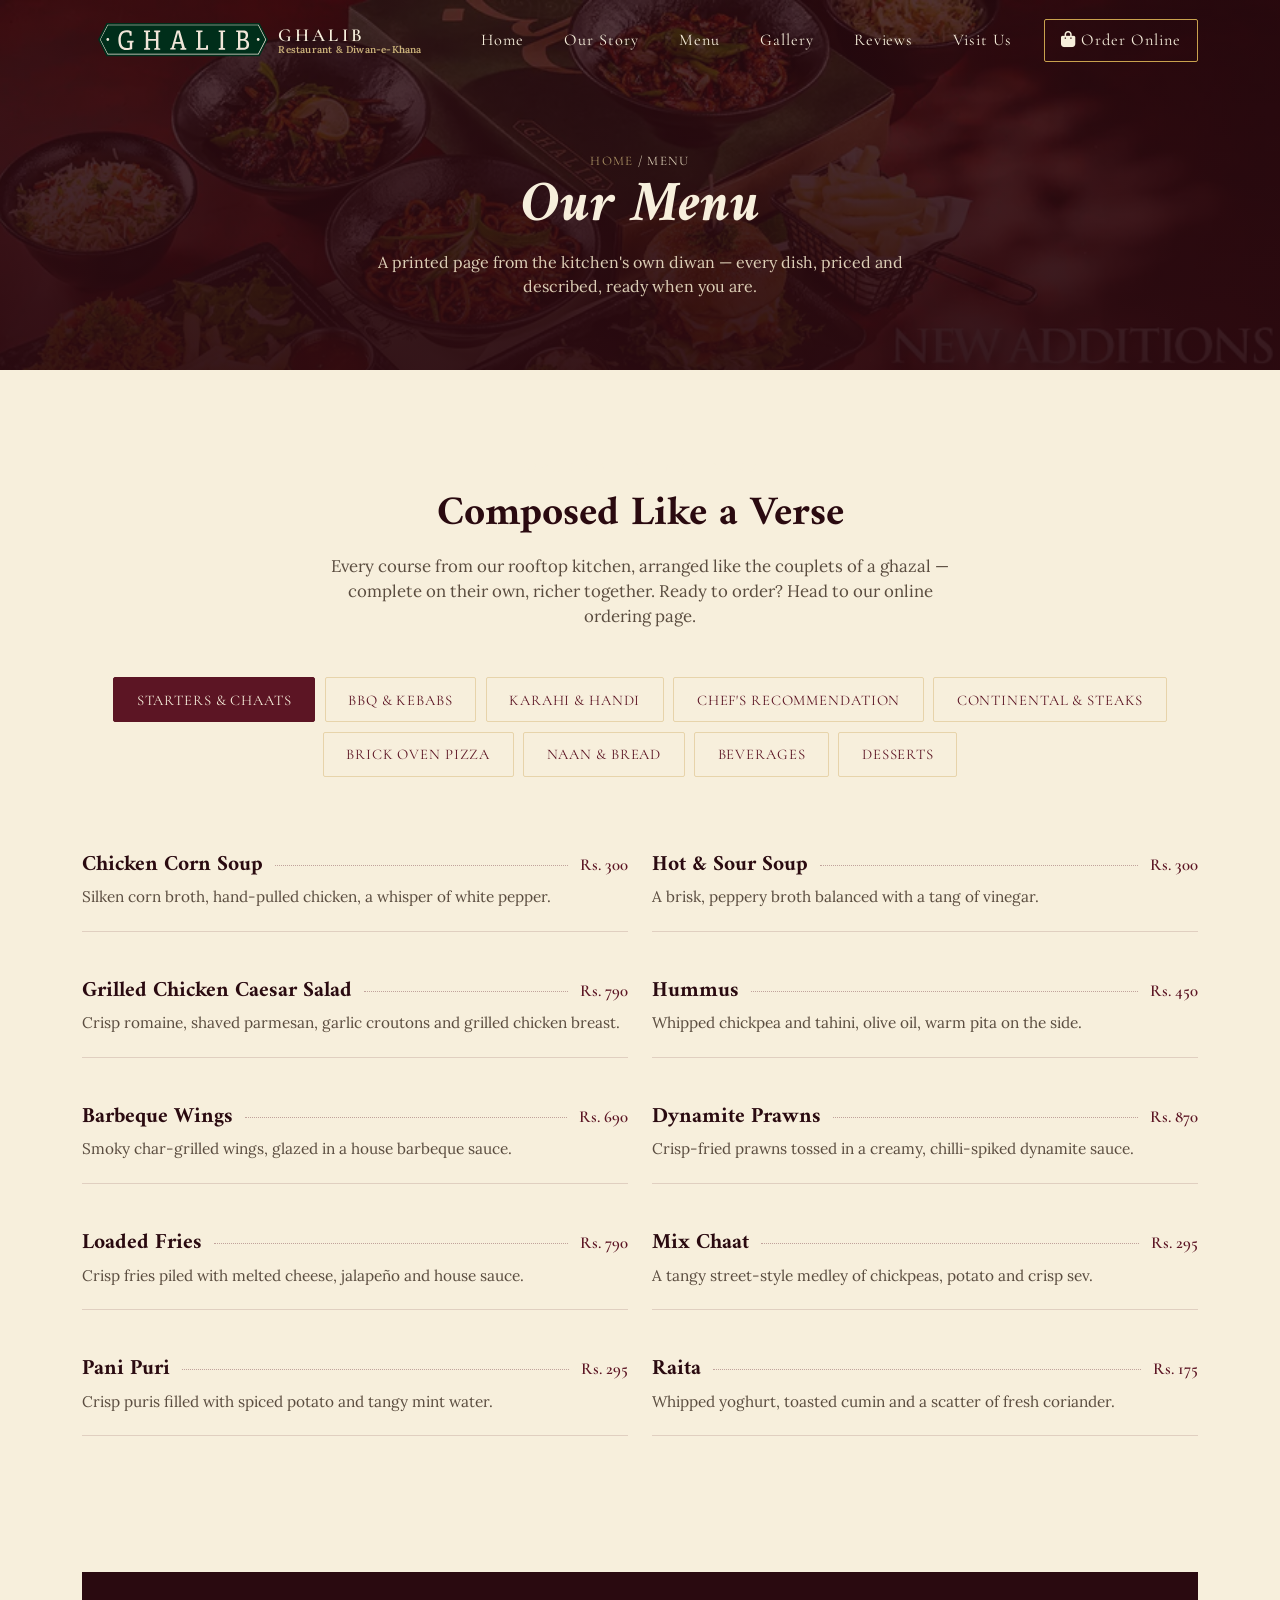
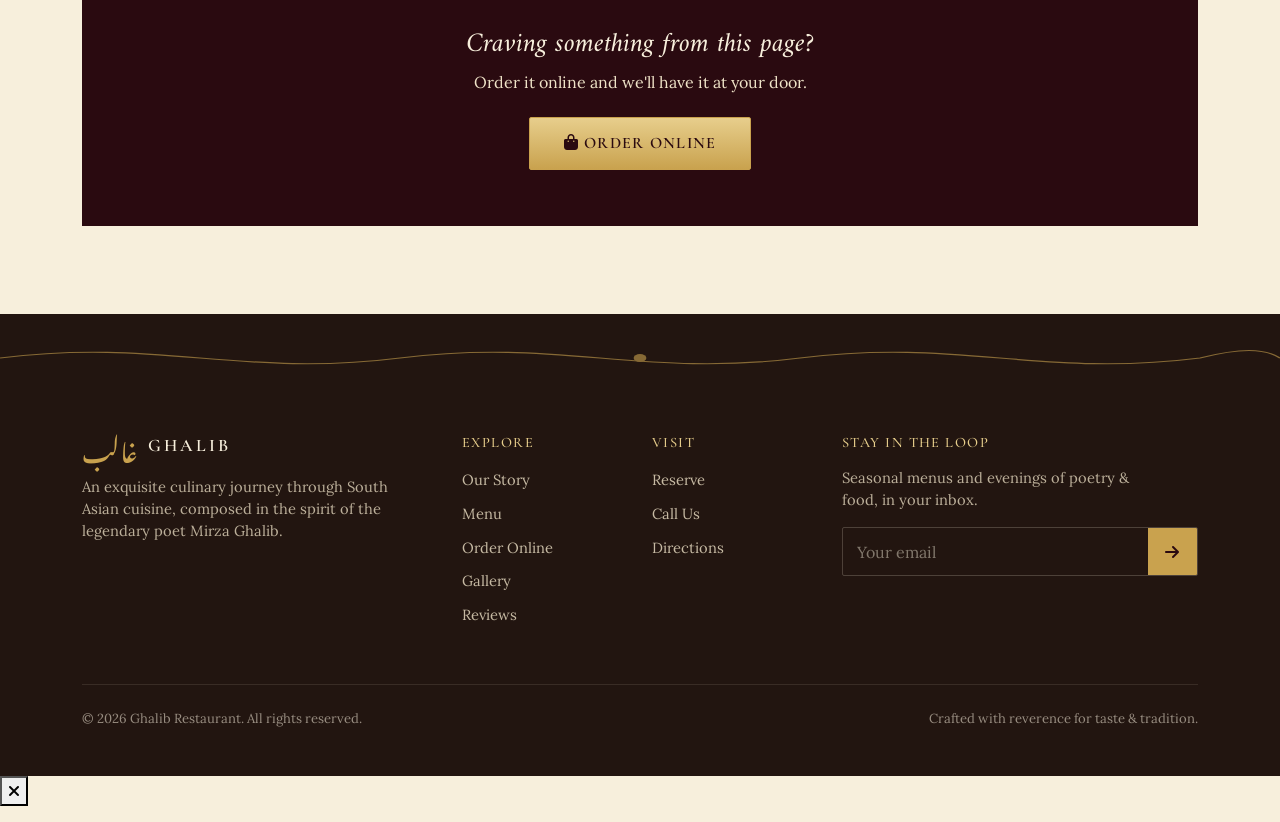
==== commit 7dcc13da: "updated" ====
--- a/menu.html
+++ b/menu.html
@@ -6,7 +6,9 @@
 <title>Full Menu — Ghalib Restaurant</title>
 <meta name="description" content="Explore the full Ghalib Restaurant menu — BBQ, karahi, biryani, continental, pizza, desserts and more.">
 
-<link rel="icon" href="data:image/svg+xml,<svg xmlns=%22http://www.w3.org/2000/svg%22 viewBox=%220 0 100 100%22><text y=%22.9em%22 font-size=%2290%22 fill=%22%23C9A24E%22>غ</text></svg>">
+<!-- <link rel="icon" href="./images/logo.png" type="image/png"> -->
+ <link rel="shortcut icon" type="image/png" href="images/logo.png">
+
 
 <link rel="preconnect" href="https://fonts.googleapis.com">
 <link rel="preconnect" href="https://fonts.gstatic.com" crossorigin>
@@ -29,9 +31,11 @@
 <nav class="navbar navbar-expand-lg fixed-top" id="mainNav">
   <div class="container">
     <a class="navbar-brand" href="index.html">
-      <span class="brand-urdu">غالب</span>
-      <span class="brand-en">GHALIB<small>Restaurant &amp; Diwan-e-Khana</small></span>
-    </a>
+     <a class="navbar-brand" href="#home">
+  <img src="images/logo.png" alt="Ghalib Restaurant Logo" class="brand-logo">
+  <span class="brand-en">GHALIB<small>Restaurant &amp; Diwan-e-Khana</small></span>
+</a>
+     
     <button class="navbar-toggler" type="button" data-bs-toggle="collapse" data-bs-target="#navMenu" aria-controls="navMenu" aria-expanded="false" aria-label="Toggle navigation">
       <span class="toggler-line"></span>
       <span class="toggler-line"></span>
@@ -54,7 +58,7 @@
 <!-- ============ PAGE HEADER ============ -->
 <header class="page-header">
   <div class="page-header-media">
-    <img src="https://images.unsplash.com/photo-1600891964599-f61ba0e24092?q=80&w=1600&auto=format&fit=crop" alt="Ghalib Restaurant dining room">
+    <img src="./images/menu.png" alt="Ghalib Restaurant dining room">
     <div class="page-header-overlay"></div>
   </div>
   <div class="container">
--- a/css/style.css
+++ b/css/style.css
@@ -49,7 +49,7 @@
   font-style:italic;
   letter-spacing:.22em;
   text-transform:uppercase;
-  color:var(--maroon);
+  color:var(--ivory);
   font-size:.85rem;
   margin-bottom:.75rem;
 }
@@ -270,7 +270,7 @@
   position:relative; padding:9.5rem 0 4.5rem; text-align:center; overflow:hidden; color:var(--ivory);
 }
 .page-header-media{position:absolute; inset:0; z-index:0;}
-.page-header-media img{width:100%; height:100%; object-fit:cover;}
+.page-header-media img{width:100%; height:150%; object-fit:cover;}
 .page-header-overlay{position:absolute; inset:0; background:linear-gradient(180deg, rgba(42,10,16,.82), rgba(42,10,16,.94));}
 .page-header .container{position:relative; z-index:1;}
 .page-header h1{font-family:var(--font-display); font-style:italic; font-weight:700; font-size:clamp(2.3rem, 5vw, 3.6rem); margin-bottom:.6rem;}
@@ -304,7 +304,7 @@
 .hero-overlay{
   position:absolute; inset:0;
   background:
-    linear-gradient(180deg, rgba(42,10,16,.55) 0%, rgba(42,10,16,.72) 55%, rgba(42,10,16,.94) 100%),
+    linear-gradient(180deg, rgba(117, 110, 112, 0.55) 0%, rgba(42,10,16,.72) 55%, rgba(90, 46, 54, 0.94) 100%),
     linear-gradient(90deg, rgba(42,10,16,.55), rgba(42,10,16,.35));
 }
 .hero-frame{position:absolute; inset:22px; z-index:1; pointer-events:none;}
@@ -393,15 +393,12 @@
 .feature-content{position:relative; z-index:1; max-width:560px;}
 .hero-urdu.small{font-size:1.1rem;}
 
-/* ==========================================================
-   GALLERY
-   ========================================================== */
-.gallery-section{padding:7rem 0; background:var(--ivory);}
 .gallery-grid{
-  display:grid; grid-template-columns:repeat(4, 1fr); grid-auto-rows:130px; gap:.75rem;
+  display:grid; grid-template-columns:repeat(3, 1fr); gap:1rem;
 }
 .gallery-item{
   position:relative; border:none; padding:0; overflow:hidden; cursor:pointer; background:none;
+  aspect-ratio:1 / 1; transition:transform .5s ease, opacity .5s ease;
 }
 .gallery-item img{width:100%; height:100%; object-fit:cover; transition:transform .6s ease, filter .6s ease;}
 .gallery-item:hover img{transform:scale(1.08); filter:brightness(.75);}
@@ -411,28 +408,12 @@
   color:var(--gold-light); font-size:1.4rem; opacity:0; transition:opacity .4s ease;
 }
 .gallery-item:hover::after{opacity:1;}
-.g1{grid-column:span 2; grid-row:span 2;}
-.g2{grid-column:span 2; grid-row:span 1;}
-.g3{grid-column:span 1; grid-row:span 1;}
-.g4{grid-column:span 1; grid-row:span 1;}
-.g5{grid-column:span 2; grid-row:span 1;}
-.g6{grid-column:span 2; grid-row:span 1;}
 
 @media (max-width: 767.98px){
-  .gallery-grid{grid-template-columns:repeat(2,1fr); grid-auto-rows:150px;}
-  .g1{grid-column:span 2; grid-row:span 1;}
-}
-
-.lightbox{
-  position:fixed; inset:0; background:rgba(20,8,10,.94); z-index:1100; display:none;
-  align-items:center; justify-content:center; flex-direction:column; padding:2rem;
-}
-.lightbox.active{display:flex;}
-.lightbox img{max-width:min(900px, 90vw); max-height:75vh; border:1px solid var(--gold-soft);}
-.lightbox p{color:var(--ivory-2); font-family:var(--font-label); font-style:italic; margin-top:1rem;}
-.lightbox-close{
-  position:absolute; top:24px; right:28px; background:none; border:none; color:var(--gold-light);
-  font-size:1.6rem; cursor:pointer;
+  .gallery-grid{grid-template-columns:repeat(2,1fr);}
+}
+@media (max-width: 480px){
+  .gallery-grid{grid-template-columns:1fr;}
 }
 
 /* ==========================================================
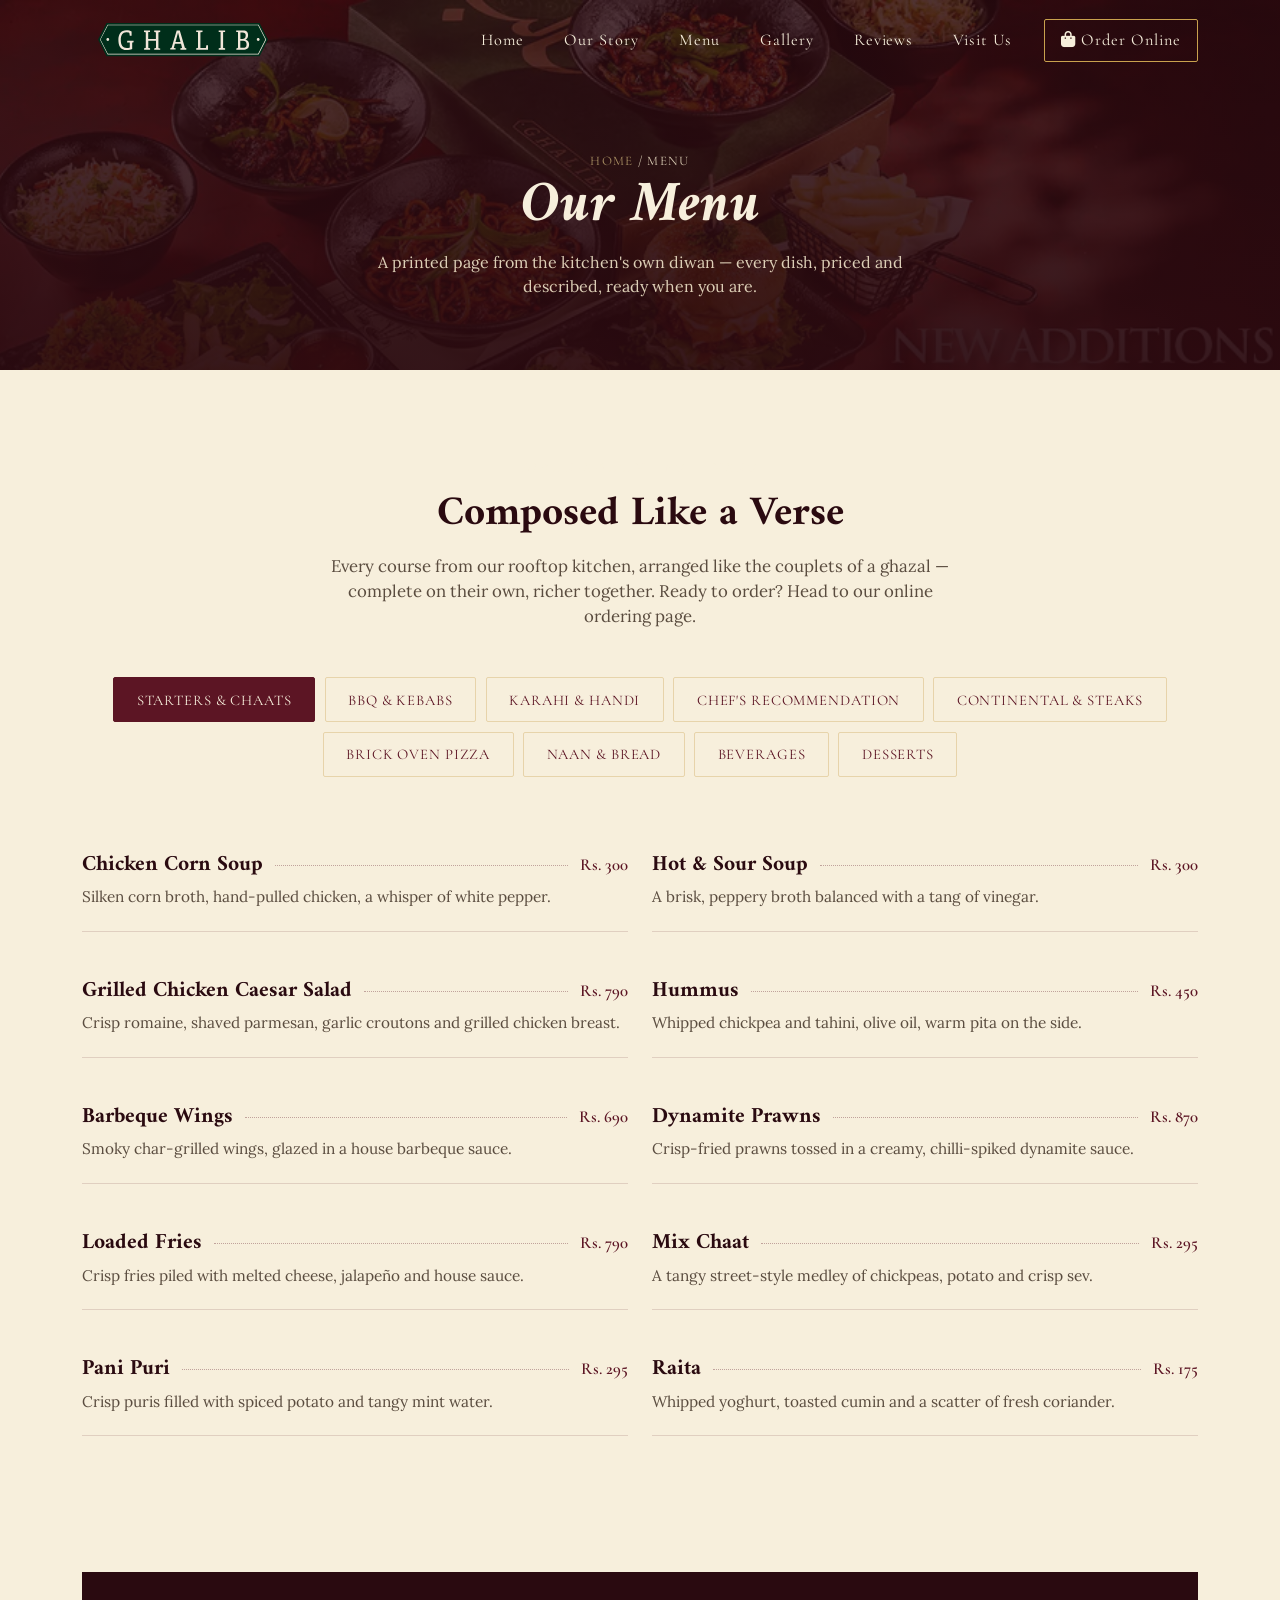
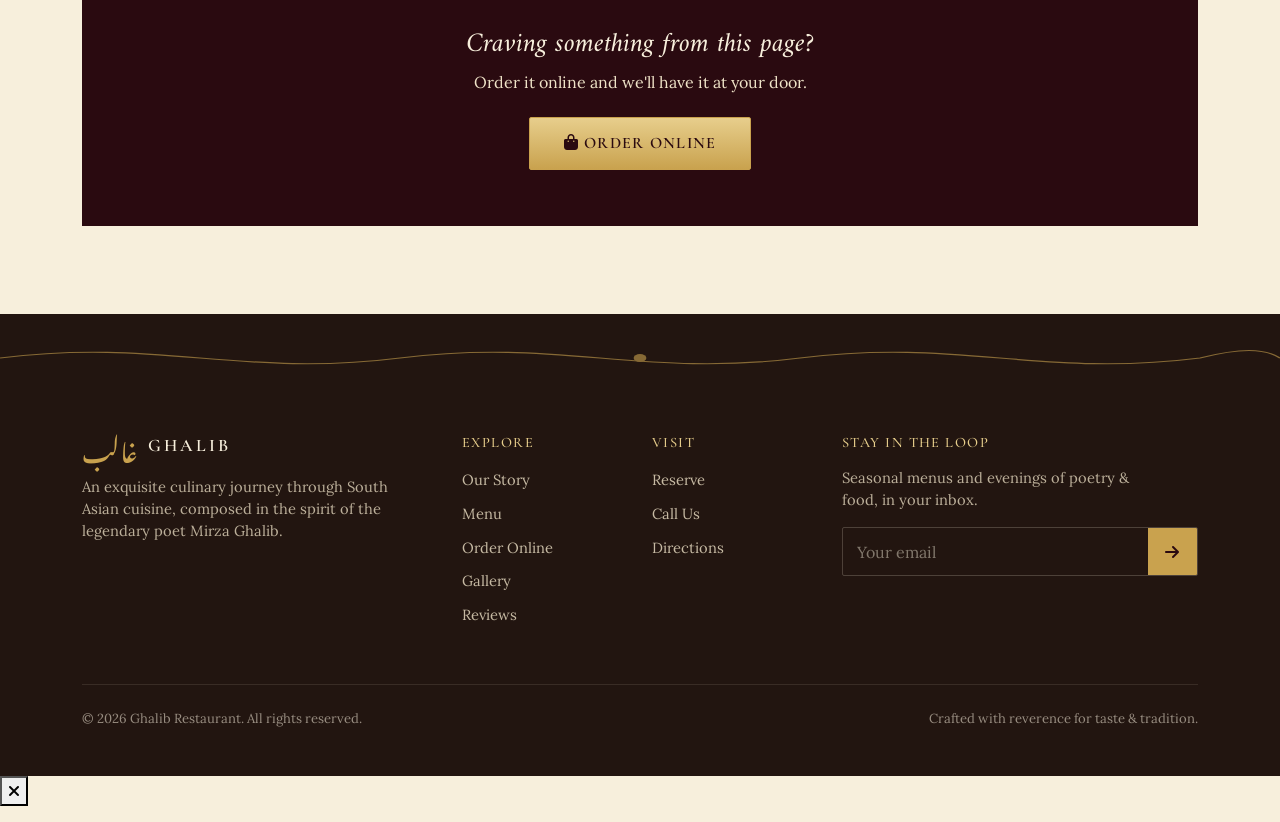
==== commit 79895c16: "menu.html Comment out the brand name in the navbar." ====
--- a/menu.html
+++ b/menu.html
@@ -22,7 +22,7 @@
 <body>
 
 <div id="preloader">
-  <div class="preloader-mark">غ</div>
+  <div class="preloader-mark">Ghalib...</div>
 </div>
 
 <div class="scroll-progress"><div class="scroll-progress-bar" id="scrollBar"></div></div>
@@ -33,7 +33,7 @@
     <a class="navbar-brand" href="index.html">
      <a class="navbar-brand" href="#home">
   <img src="images/logo.png" alt="Ghalib Restaurant Logo" class="brand-logo">
-  <span class="brand-en">GHALIB<small>Restaurant &amp; Diwan-e-Khana</small></span>
+  <!-- <span class="brand-en">GHALIB<small>Restaurant &amp; Diwan-e-Khana</small></span> -->
 </a>
      
     <button class="navbar-toggler" type="button" data-bs-toggle="collapse" data-bs-target="#navMenu" aria-controls="navMenu" aria-expanded="false" aria-label="Toggle navigation">
--- a/css/style.css
+++ b/css/style.css
@@ -247,21 +247,24 @@
 .btn-outline-maroon:hover{background:var(--maroon); color:var(--ivory) !important;}
 
 /* ==========================================================
-   MENU TEASER (home page)
-   ========================================================== */
-.menu-teaser-section{padding:7rem 0; background:var(--ivory-2);}
+   MENU
+   ========================================================== */
 .teaser-card{
-  background:var(--ivory); border:1px solid var(--gold-soft); padding:2.2rem 1.6rem; text-align:center;
-  height:100%; transition:var(--transition);
+  background:var(--ivory); border:1px solid var(--gold-soft); padding:0 0 1.8rem;
+  height:100%; transition:var(--transition); overflow:hidden; text-align:center;
 }
 .teaser-card:hover{transform:translateY(-6px); box-shadow:0 20px 34px -22px rgba(42,10,16,.35); border-color:var(--gold);}
-.teaser-icon{
+.teaser-img{position:relative; height:150px; overflow:hidden; margin-bottom:2.2rem;}
+.teaser-img img{width:100%; height:100%; object-fit:cover; transition:transform .6s ease;}
+.teaser-card:hover .teaser-img img{transform:scale(1.08);}
+.teaser-img .teaser-icon{
+  position:absolute; bottom:-24px; left:50%; transform:translateX(-50%);
   width:56px; height:56px; border-radius:50%; background:var(--maroon-darker); color:var(--gold);
-  display:flex; align-items:center; justify-content:center; font-size:1.3rem; margin:0 auto 1rem;
-}
-.teaser-card h3{font-family:var(--font-display); font-size:1.2rem; color:var(--maroon-darker); margin-bottom:.5rem;}
-.teaser-card p{color:#5a4c3f; font-size:.9rem; margin:0;}
-.menu-teaser-actions{display:flex; gap:1rem; justify-content:center; flex-wrap:wrap;}
+  display:flex; align-items:center; justify-content:center; font-size:1.3rem;
+  border:3px solid var(--ivory); box-shadow:0 8px 16px -6px rgba(42,10,16,.4);
+}
+.teaser-card h3{font-family:var(--font-display); font-size:1.2rem; color:var(--maroon-darker); margin:0 0 .5rem; padding:0 1.4rem;}
+.teaser-card p{color:#5a4c3f; font-size:.9rem; margin:0; padding:0 1.4rem;}
 
 /* ==========================================================
    INTERIOR PAGE HEADER (menu.html / order.html)
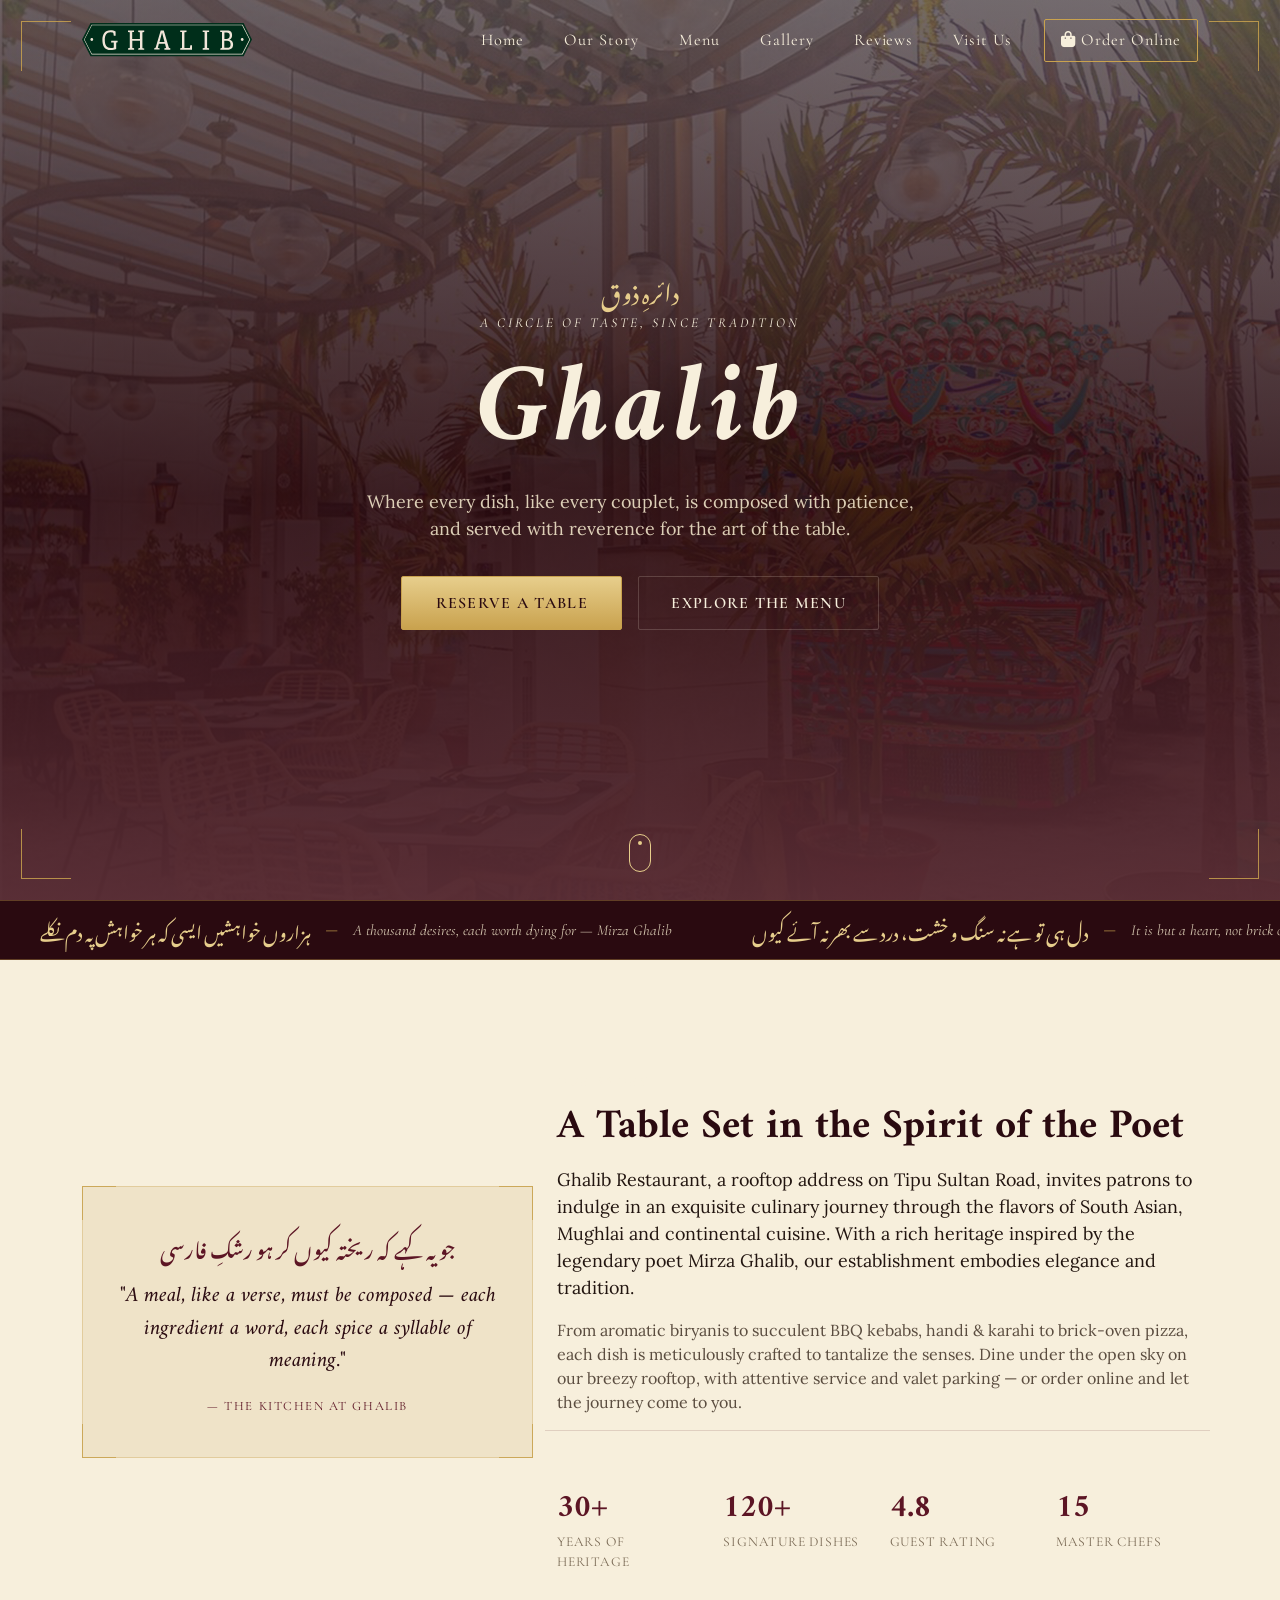
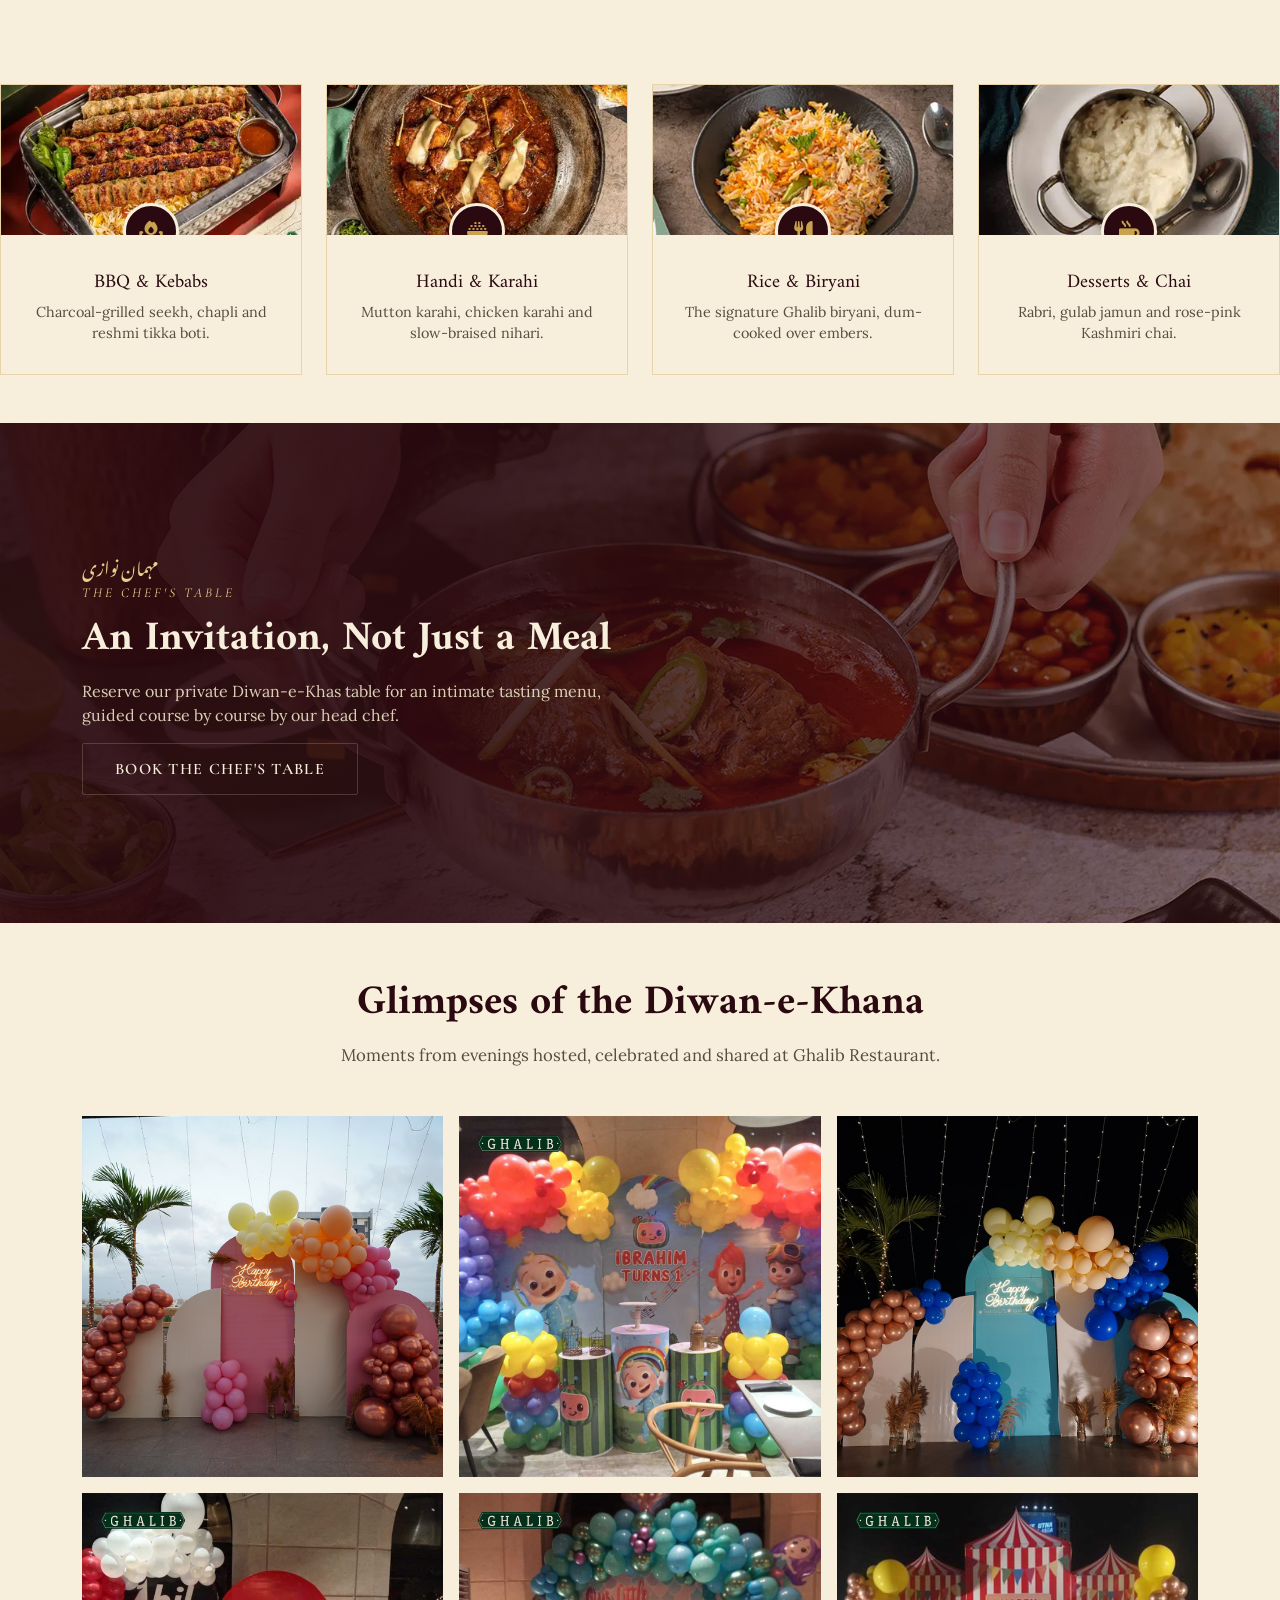
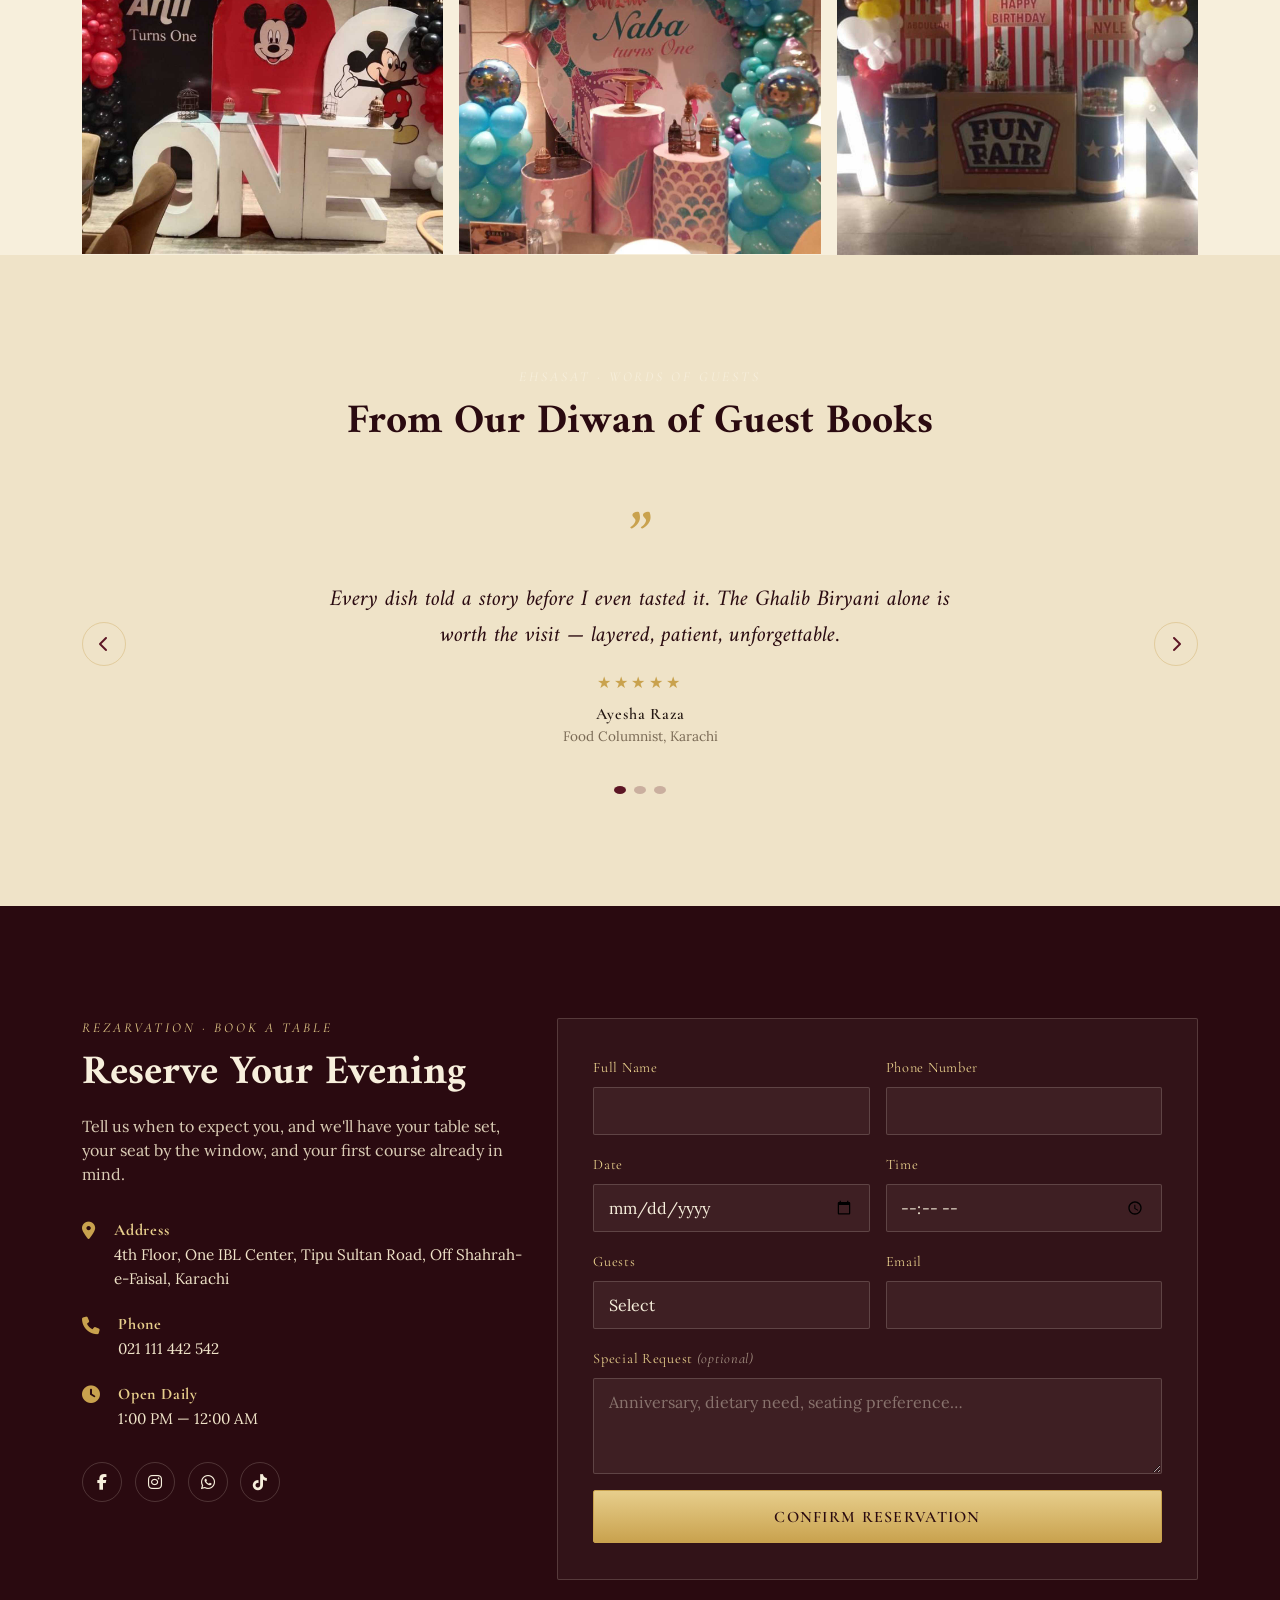
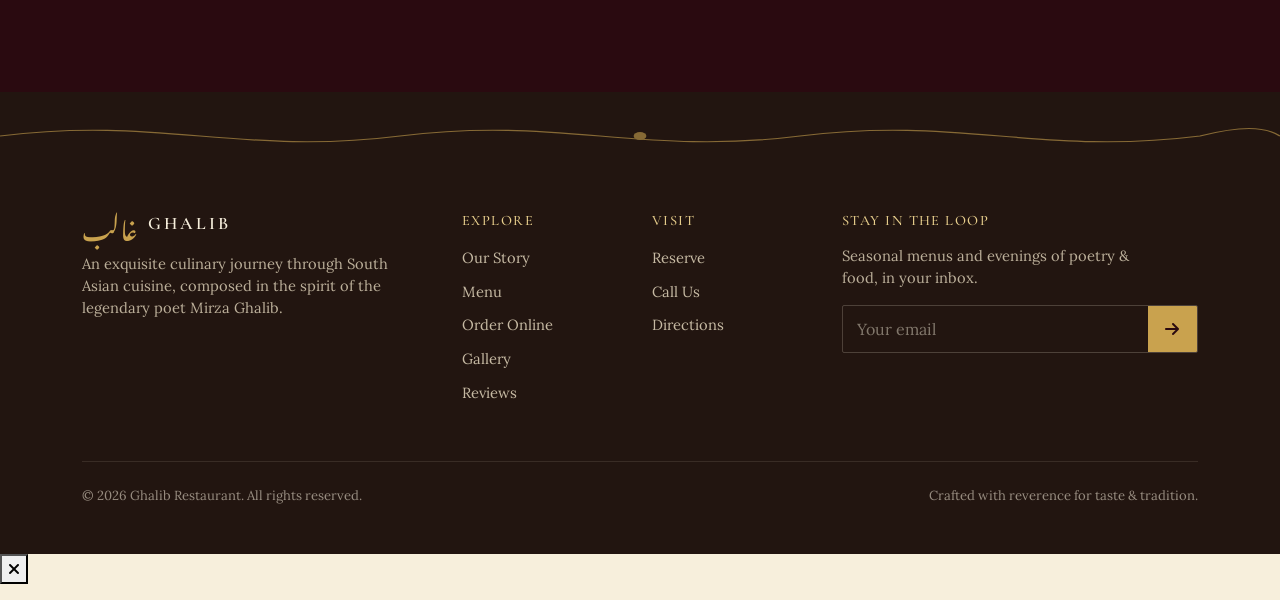
==== commit 8a6864d0: "Update" ====
--- a/menu.html
+++ b/menu.html
@@ -3,39 +3,41 @@
 <head>
 <meta charset="UTF-8">
 <meta name="viewport" content="width=device-width, initial-scale=1.0">
-<title>Full Menu — Ghalib Restaurant</title>
-<meta name="description" content="Explore the full Ghalib Restaurant menu — BBQ, karahi, biryani, continental, pizza, desserts and more.">
-
-<!-- <link rel="icon" href="./images/logo.png" type="image/png"> -->
- <link rel="shortcut icon" type="image/png" href="images/logo.png">
-
-
+<title>Ghalib Restaurant — Fine South Asian Dining</title>
+<meta name="description" content="Ghalib Restaurant — an exquisite culinary journey through South Asian cuisine, inspired by the legendary poet Mirza Ghalib.">
+
+<!-- Favicon -->
+<link rel="shortcut icon" type="image/png" href="images/logo.png">
+
+<!-- Google Fonts -->
 <link rel="preconnect" href="https://fonts.googleapis.com">
 <link rel="preconnect" href="https://fonts.gstatic.com" crossorigin>
 <link href="https://fonts.googleapis.com/css2?family=Amiri:ital,wght@0,400;0,700;1,400&family=Lora:ital,wght@0,400;0,500;0,600;1,400&family=Cormorant+Garamond:ital,wght@0,500;0,600;1,500&family=Noto+Nastaliq+Urdu:wght@400;700&display=swap" rel="stylesheet">
 
+<!-- Bootstrap 5 -->
 <link href="https://cdn.jsdelivr.net/npm/bootstrap@5.3.3/dist/css/bootstrap.min.css" rel="stylesheet">
+<!-- Font Awesome -->
 <link rel="stylesheet" href="https://cdnjs.cloudflare.com/ajax/libs/font-awesome/6.5.2/css/all.min.css">
 
+<!-- Custom Styles -->
 <link rel="stylesheet" href="css/style.css">
 </head>
 <body>
 
+<!-- ============ PRELOADER ============ -->
 <div id="preloader">
   <div class="preloader-mark">Ghalib...</div>
 </div>
 
+<!-- ============ SCROLL PROGRESS ============ -->
 <div class="scroll-progress"><div class="scroll-progress-bar" id="scrollBar"></div></div>
 
 <!-- ============ NAVBAR ============ -->
 <nav class="navbar navbar-expand-lg fixed-top" id="mainNav">
   <div class="container">
-    <a class="navbar-brand" href="index.html">
-     <a class="navbar-brand" href="#home">
-  <img src="images/logo.png" alt="Ghalib Restaurant Logo" class="brand-logo">
-  <!-- <span class="brand-en">GHALIB<small>Restaurant &amp; Diwan-e-Khana</small></span> -->
-</a>
-     
+    <a class="navbar-brand" href="#home">
+      <img src="images/logo.png" alt="Ghalib Restaurant Logo" class="brand-logo">
+    </a>
     <button class="navbar-toggler" type="button" data-bs-toggle="collapse" data-bs-target="#navMenu" aria-controls="navMenu" aria-expanded="false" aria-label="Toggle navigation">
       <span class="toggler-line"></span>
       <span class="toggler-line"></span>
@@ -43,514 +45,333 @@
     </button>
     <div class="collapse navbar-collapse justify-content-end" id="navMenu">
       <ul class="navbar-nav align-items-lg-center gap-lg-2">
-        <li class="nav-item"><a class="nav-link" href="index.html#home">Home</a></li>
-        <li class="nav-item"><a class="nav-link" href="index.html#about">Our Story</a></li>
-        <li class="nav-item"><a class="nav-link active" href="menu.html">Menu</a></li>
-        <li class="nav-item"><a class="nav-link" href="index.html#gallery">Gallery</a></li>
-        <li class="nav-item"><a class="nav-link" href="index.html#reviews">Reviews</a></li>
-        <li class="nav-item"><a class="nav-link" href="index.html#reserve">Visit Us</a></li>
+        <li class="nav-item"><a class="nav-link" href="#home">Home</a></li>
+        <li class="nav-item"><a class="nav-link" href="#about">Our Story</a></li>
+        <li class="nav-item"><a class="nav-link" href="menu.html">Menu</a></li>
+        <li class="nav-item"><a class="nav-link" href="#gallery">Gallery</a></li>
+        <li class="nav-item"><a class="nav-link" href="#reviews">Reviews</a></li>
+        <li class="nav-item"><a class="nav-link" href="#reserve">Visit Us</a></li>
         <li class="nav-item"><a class="nav-link btn-reserve-nav" href="order.html"><i class="fa-solid fa-bag-shopping"></i> Order Online</a></li>
       </ul>
     </div>
   </div>
 </nav>
 
-<!-- ============ PAGE HEADER ============ -->
-<header class="page-header">
-  <div class="page-header-media">
-    <img src="./images/menu.png" alt="Ghalib Restaurant dining room">
-    <div class="page-header-overlay"></div>
-  </div>
-  <div class="container">
-    <p class="page-breadcrumb"><a href="index.html">Home</a> / Menu</p>
-    <h1>Our Menu</h1>
-    <p>A printed page from the kitchen's own diwan — every dish, priced and described, ready when you are.</p>
-  </div>
+<!-- ============ HERO ============ -->
+<header id="home" class="hero">
+  <div class="hero-media">
+    <img src="./images/banner.jpg" alt="Ghalib Restaurant rooftop dining at sunset">
+    <div class="hero-overlay"></div>
+  </div>
+  <div class="hero-frame" aria-hidden="true">
+    <span class="corner tl"></span><span class="corner tr"></span>
+    <span class="corner bl"></span><span class="corner br"></span>
+  </div>
+  <div class="container hero-content" data-reveal>
+    <p class="hero-urdu">دائرہِ ذوق</p>
+    <p class="eyebrow">A Circle of Taste, Since Tradition</p>
+    <h1 class="hero-title">Ghalib</h1>
+    <p class="hero-sub">Where every dish, like every couplet, is composed with patience, and served with reverence for the art of the table.</p>
+    <div class="hero-actions">
+      <a href="#reserve" class="btn btn-gold">Reserve a Table</a>
+      <a href="#menu" class="btn btn-outline-ivory">Explore the Menu</a>
+    </div>
+  </div>
+  <a href="#sher" class="scroll-cue" aria-label="Scroll down"><span></span></a>
 </header>
 
-
-<section class="menu-page-section">
+<!-- ============ SHER / COUPLET TICKER ============ -->
+<section id="sher" class="sher-band" data-reveal>
+  <div class="sher-track">
+    <span class="sher-item"><span class="urdu">ہزاروں خواہشیں ایسی کہ ہر خواہش پہ دم نکلے</span><span class="div">—</span><span class="tr">A thousand desires, each worth dying for — Mirza Ghalib</span></span>
+    <span class="sher-item"><span class="urdu">دل ہی تو ہے نہ سنگ و خشت، درد سے بھر نہ آئے کیوں</span><span class="div">—</span><span class="tr">It is but a heart, not brick or stone — Mirza Ghalib</span></span>
+    <span class="sher-item"><span class="urdu">عشق نے غالب نکما کر دیا</span><span class="div">—</span><span class="tr">Love has rendered Ghalib idle, otherwise... — Mirza Ghalib</span></span>
+    <!-- duplicate for seamless loop -->
+    <span class="sher-item" aria-hidden="true"><span class="urdu">ہزاروں خواہشیں ایسی کہ ہر خواہش پہ دم نکلے</span><span class="div">—</span><span class="tr">A thousand desires, each worth dying for — Mirza Ghalib</span></span>
+    <span class="sher-item" aria-hidden="true"><span class="urdu">دل ہی تو ہے نہ سنگ و خشت، درد سے بھر نہ آئے کیوں</span><span class="div">—</span><span class="tr">It is but a heart, not brick or stone — Mirza Ghalib</span></span>
+    <span class="sher-item" aria-hidden="true"><span class="urdu">عشق نے غالب نکما کر دیا</span><span class="div">—</span><span class="tr">Love has rendered Ghalib idle, otherwise... — Mirza Ghalib</span></span>
+  </div>
+</section>
+
+<!-- ============ ABOUT ============ -->
+<section id="about" class="about-section">
+  <div class="container">
+    <div class="row align-items-center gy-5">
+      <div class="col-lg-5" data-reveal>
+        <div class="manuscript-card">
+          <span class="corner tl"></span><span class="corner tr"></span>
+          <span class="corner bl"></span><span class="corner br"></span>
+          <p class="ms-urdu">جو یہ کہے کہ ریختہ کیوں کر ہو رشکِ فارسی</p>
+          <p class="ms-quote">"A meal, like a verse, must be composed —
+          each ingredient a word, each spice a syllable of meaning."</p>
+          <span class="ms-sign">— The Kitchen at Ghalib</span>
+        </div>
+      </div>
+      <div class="col-lg-7" data-reveal>
+        <p class="eyebrow">Our Story</p>
+        <h2 class="section-title">A Table Set in the Spirit of the Poet</h2>
+        <p class="lead-text">Ghalib Restaurant, a rooftop address on Tipu Sultan Road, invites patrons to indulge in an exquisite culinary journey through the flavors of South Asian, Mughlai and continental cuisine. With a rich heritage inspired by the legendary poet Mirza Ghalib, our establishment embodies elegance and tradition.</p>
+        <p class="body-text">From aromatic biryanis to succulent BBQ kebabs, handi &amp; karahi to brick-oven pizza, each dish is meticulously crafted to tantalize the senses. Dine under the open sky on our breezy rooftop, with attentive service and valet parking — or order online and let the journey come to you.</p>
+        <div class="row g-4 mt-3 stats-row">
+          <div class="col-6 col-md-3">
+            <span class="stat-num">30+</span>
+            <span class="stat-label">Years of Heritage</span>
+          </div>
+          <div class="col-6 col-md-3">
+            <span class="stat-num">120+</span>
+            <span class="stat-label">Signature Dishes</span>
+          </div>
+          <div class="col-6 col-md-3">
+            <span class="stat-num">4.8</span>
+            <span class="stat-label">Guest Rating</span>
+          </div>
+          <div class="col-6 col-md-3">
+            <span class="stat-num">15</span>
+            <span class="stat-label">Master Chefs</span>
+          </div>
+        </div>
+      </div>
+    </div>
+  </div>
+</section>
+
+<!-- ============ MENU ============ -->
+    <div class="row g-4 mb-5">
+      <div class="col-md-6 col-lg-3" data-reveal>
+        <div class="teaser-card">
+          <div class="teaser-img">
+            <img src="./images/bbq.webp" alt="BBQ and Kebabs at Ghalib Restaurant">
+            <span class="teaser-icon"><i class="fa-solid fa-fire-burner"></i></span>
+          </div>
+          <h3>BBQ &amp; Kebabs</h3>
+          <p>Charcoal-grilled seekh, chapli and reshmi tikka boti.</p>
+        </div>
+      </div>
+      <div class="col-md-6 col-lg-3" data-reveal>
+        <div class="teaser-card">
+          <div class="teaser-img">
+            <img src="./images/karahi.webp" alt="Handi and Karahi at Ghalib Restaurant">
+            <span class="teaser-icon"><i class="fa-solid fa-bowl-rice"></i></span>
+          </div>
+          <h3>Handi &amp; Karahi</h3>
+          <p>Mutton karahi, chicken karahi and slow-braised nihari.</p>
+        </div>
+      </div>
+      <div class="col-md-6 col-lg-3" data-reveal>
+        <div class="teaser-card">
+          <div class="teaser-img">
+            <img src="./images/rice.webp" alt="Rice and Biryani at Ghalib Restaurant">
+            <span class="teaser-icon"><i class="fa-solid fa-utensils"></i></span>
+          </div>
+          <h3>Rice &amp; Biryani</h3>
+          <p>The signature Ghalib biryani, dum-cooked over embers.</p>
+        </div>
+      </div>
+      <div class="col-md-6 col-lg-3" data-reveal>
+        <div class="teaser-card">
+          <div class="teaser-img">
+            <img src="./images/dessert.webp" alt="Desserts and Chai at Ghalib Restaurant">
+            <span class="teaser-icon"><i class="fa-solid fa-mug-hot"></i></span>
+          </div>
+          <h3>Desserts &amp; Chai</h3>
+          <p>Rabri, gulab jamun and rose-pink Kashmiri chai.</p>
+        </div>
+      </div>
+    </div>
+
+<!-- ============ FEATURE BANNER ============ -->
+<section class="feature-banner" data-reveal>
+  <div class="feature-media">
+    <img src="./images/reserve.webp" alt="Ghalib Restaurant private dining table">
+  </div>
+  <div class="feature-overlay"></div>
+  <div class="container">
+    <div class="feature-content">
+      <p class="hero-urdu small">مہمان نوازی</p>
+      <p class="eyebrow light">The Chef's Table</p>
+      <h2 class="section-title light">An Invitation, Not Just a Meal</h2>
+      <p class="light-text">Reserve our private Diwan-e-Khas table for an intimate tasting menu, guided course by course by our head chef.</p>
+      <a href="#reserve" class="btn btn-outline-ivory">Book the Chef's Table</a>
+    </div>
+  </div>
+</section>
+
+<br>
+
+<!-- ============ GALLERY ============ -->
+<section id="gallery" class="gallery-section">
   <div class="container">
     <div class="text-center mb-5" data-reveal>
-      <p class="eyebrow">Diwan-e-Ta'am · Full Menu</p>
-      <h2 class="section-title">Composed Like a Verse</h2>
-      <p class="section-sub mx-auto">Every course from our rooftop kitchen, arranged like the couplets of a ghazal — complete on their own, richer together. Ready to order? Head to our online ordering page.</p>
-    </div>
-
-    <ul class="nav nav-pills menu-tabs justify-content-center mb-5 flex-nowrap flex-lg-wrap" id="menuTab" role="tablist" data-reveal>
-      <li class="nav-item" role="presentation">
-        <button class="nav-link active" id="tab-starters" data-bs-toggle="pill" data-bs-target="#pane-starters" type="button" role="tab">Starters &amp; Chaats</button>
-      </li>
-      <li class="nav-item" role="presentation">
-        <button class="nav-link" id="tab-bbq" data-bs-toggle="pill" data-bs-target="#pane-bbq" type="button" role="tab">BBQ &amp; Kebabs</button>
-      </li>
-      <li class="nav-item" role="presentation">
-        <button class="nav-link" id="tab-karahi" data-bs-toggle="pill" data-bs-target="#pane-karahi" type="button" role="tab">Karahi &amp; Handi</button>
-      </li>
-      <li class="nav-item" role="presentation">
-        <button class="nav-link" id="tab-chef" data-bs-toggle="pill" data-bs-target="#pane-chef" type="button" role="tab">Chef's Recommendation</button>
-      </li>
-      <li class="nav-item" role="presentation">
-        <button class="nav-link" id="tab-continental" data-bs-toggle="pill" data-bs-target="#pane-continental" type="button" role="tab">Continental &amp; Steaks</button>
-      </li>
-      <li class="nav-item" role="presentation">
-        <button class="nav-link" id="tab-pizza" data-bs-toggle="pill" data-bs-target="#pane-pizza" type="button" role="tab">Brick Oven Pizza</button>
-      </li>
-      <li class="nav-item" role="presentation">
-        <button class="nav-link" id="tab-bread" data-bs-toggle="pill" data-bs-target="#pane-bread" type="button" role="tab">Naan &amp; Bread</button>
-      </li>
-      <li class="nav-item" role="presentation">
-        <button class="nav-link" id="tab-drinks" data-bs-toggle="pill" data-bs-target="#pane-drinks" type="button" role="tab">Beverages</button>
-      </li>
-      <li class="nav-item" role="presentation">
-        <button class="nav-link" id="tab-dessert" data-bs-toggle="pill" data-bs-target="#pane-dessert" type="button" role="tab">Desserts</button>
-      </li>
-    </ul>
-
-    <div class="tab-content" id="menuTabContent">
-
-      <!-- STARTERS & CHAATS -->
-      <div class="tab-pane fade show active" id="pane-starters" role="tabpanel">
-        <div class="row gy-4">
-          <div class="col-md-6" data-reveal>
-            <div class="dish-row">
-              <div class="dish-head"><h3>Chicken Corn Soup</h3><span class="dish-line"></span><span class="price">Rs. 300</span></div>
-              <p>Silken corn broth, hand-pulled chicken, a whisper of white pepper.</p>
-            </div>
-          </div>
-          <div class="col-md-6" data-reveal>
-            <div class="dish-row">
-              <div class="dish-head"><h3>Hot &amp; Sour Soup</h3><span class="dish-line"></span><span class="price">Rs. 300</span></div>
-              <p>A brisk, peppery broth balanced with a tang of vinegar.</p>
-            </div>
-          </div>
-          <div class="col-md-6" data-reveal>
-            <div class="dish-row">
-              <div class="dish-head"><h3>Grilled Chicken Caesar Salad</h3><span class="dish-line"></span><span class="price">Rs. 790</span></div>
-              <p>Crisp romaine, shaved parmesan, garlic croutons and grilled chicken breast.</p>
-            </div>
-          </div>
-          <div class="col-md-6" data-reveal>
-            <div class="dish-row">
-              <div class="dish-head"><h3>Hummus</h3><span class="dish-line"></span><span class="price">Rs. 450</span></div>
-              <p>Whipped chickpea and tahini, olive oil, warm pita on the side.</p>
-            </div>
-          </div>
-          <div class="col-md-6" data-reveal>
-            <div class="dish-row">
-              <div class="dish-head"><h3>Barbeque Wings</h3><span class="dish-line"></span><span class="price">Rs. 690</span></div>
-              <p>Smoky char-grilled wings, glazed in a house barbeque sauce.</p>
-            </div>
-          </div>
-          <div class="col-md-6" data-reveal>
-            <div class="dish-row">
-              <div class="dish-head"><h3>Dynamite Prawns</h3><span class="dish-line"></span><span class="price">Rs. 870</span></div>
-              <p>Crisp-fried prawns tossed in a creamy, chilli-spiked dynamite sauce.</p>
-            </div>
-          </div>
-          <div class="col-md-6" data-reveal>
-            <div class="dish-row">
-              <div class="dish-head"><h3>Loaded Fries</h3><span class="dish-line"></span><span class="price">Rs. 790</span></div>
-              <p>Crisp fries piled with melted cheese, jalapeño and house sauce.</p>
-            </div>
-          </div>
-          <div class="col-md-6" data-reveal>
-            <div class="dish-row">
-              <div class="dish-head"><h3>Mix Chaat</h3><span class="dish-line"></span><span class="price">Rs. 295</span></div>
-              <p>A tangy street-style medley of chickpeas, potato and crisp sev.</p>
-            </div>
-          </div>
-          <div class="col-md-6" data-reveal>
-            <div class="dish-row">
-              <div class="dish-head"><h3>Pani Puri</h3><span class="dish-line"></span><span class="price">Rs. 295</span></div>
-              <p>Crisp puris filled with spiced potato and tangy mint water.</p>
-            </div>
-          </div>
-          <div class="col-md-6" data-reveal>
-            <div class="dish-row">
-              <div class="dish-head"><h3>Raita</h3><span class="dish-line"></span><span class="price">Rs. 175</span></div>
-              <p>Whipped yoghurt, toasted cumin and a scatter of fresh coriander.</p>
-            </div>
-          </div>
-        </div>
-      </div>
-
-      <!-- BBQ & KEBABS -->
-      <div class="tab-pane fade" id="pane-bbq" role="tabpanel">
-        <div class="row gy-4">
-          <div class="col-md-6" data-reveal>
-            <div class="dish-row">
-              <div class="dish-head"><h3>Chicken Tikka</h3><span class="dish-line"></span><span class="price">Rs. 525</span></div>
-              <p>Classic bone-in chicken, marinated and char-grilled over open flame.</p>
-            </div>
-          </div>
-          <div class="col-md-6" data-reveal>
-            <div class="dish-row">
-              <div class="dish-head"><h3>Chicken Malai Boti</h3><span class="dish-line"></span><span class="price">Rs. 850</span></div>
-              <p>Cream-marinated chicken, gently smoked, finished with green cardamom.</p>
-            </div>
-          </div>
-          <div class="col-md-6" data-reveal>
-            <div class="dish-row">
-              <div class="dish-head"><h3>Shish Taouk</h3><span class="dish-line"></span><span class="price">Rs. 950</span></div>
-              <p>Levantine-style skewered chicken, served with saffron rice and fries.</p>
-            </div>
-          </div>
-          <div class="col-md-6" data-reveal>
-            <div class="dish-row">
-              <div class="dish-head"><h3>Seekh Kabab (Beef)</h3><span class="dish-line"></span><span class="price">Rs. 950</span></div>
-              <p>Hand-minced beef, laced with roasted spices, charcoal-grilled smoky.</p>
-            </div>
-          </div>
-          <div class="col-md-6" data-reveal>
-            <div class="dish-row">
-              <div class="dish-head"><h3>Beef Bihari Kabab</h3><span class="dish-line"></span><span class="price">Rs. 990</span></div>
-              <p>Ribbon-cut beef, deeply marinated in roasted spice and yoghurt.</p>
-            </div>
-          </div>
-          <div class="col-md-6" data-reveal>
-            <div class="dish-row">
-              <div class="dish-head"><h3>Persian Khaas Kabab (Mutton)</h3><span class="dish-line"></span><span class="price">Rs. 1,450</span></div>
-              <p>Slow-pounded mutton kabab, finished over glowing charcoal.</p>
-            </div>
-          </div>
-          <div class="col-md-6" data-reveal>
-            <div class="dish-row">
-              <div class="dish-head"><h3>Reshmi Chicken Kabab</h3><span class="dish-line"></span><span class="price">Rs. 850</span></div>
-              <p>Silken, cream-bound chicken kabab with a gentle smoke finish.</p>
-            </div>
-          </div>
-          <div class="col-md-6" data-reveal>
-            <div class="dish-row">
-              <div class="dish-head"><h3>Mutton Ribs</h3><span class="dish-line"></span><span class="price">Rs. 2,890</span></div>
-              <p>Slow-grilled mutton ribs, tender to the bone, deeply spiced.</p>
-            </div>
-          </div>
-          <div class="col-md-6" data-reveal>
-            <div class="dish-row">
-              <div class="dish-head"><h3>Ghalib Mix Platter</h3><span class="dish-line"></span><span class="price">Rs. 2,900</span></div>
-              <p>Turkish kabab, Persian khaas kabab, malai boti, Afghani boti &amp; mutton chanp on saffron rice.</p>
-            </div>
-          </div>
-        </div>
-      </div>
-
-      <!-- KARAHI & HANDI -->
-      <div class="tab-pane fade" id="pane-karahi" role="tabpanel">
-        <div class="row gy-4">
-          <div class="col-md-6" data-reveal>
-            <div class="dish-row">
-              <div class="dish-head"><h3>Chicken Peshawari Karahi (Full)</h3><span class="dish-line"></span><span class="price">Rs. 2,050</span></div>
-              <p>Wok-tossed in tomato, ginger and green chilli, finished with coriander.</p>
-            </div>
-          </div>
-          <div class="col-md-6" data-reveal>
-            <div class="dish-row">
-              <div class="dish-head"><h3>Chicken White Karahi (Full)</h3><span class="dish-line"></span><span class="price">Rs. 2,050</span></div>
-              <p>Classic white-cut karahi, ginger-heavy, finished with fresh cream.</p>
-            </div>
-          </div>
-          <div class="col-md-6" data-reveal>
-            <div class="dish-row">
-              <div class="dish-head"><h3>Ghalib Signature Mutton Karahi (Full)</h3><span class="dish-line"></span><span class="price">Rs. 2,950</span></div>
-              <p>Our house recipe — slow-cooked mutton in a rich tomato masala.</p>
-            </div>
-          </div>
-          <div class="col-md-6" data-reveal>
-            <div class="dish-row">
-              <div class="dish-head"><h3>Mutton Peshawari Karahi (Half)</h3><span class="dish-line"></span><span class="price">Rs. 1,850</span></div>
-              <p>Bone-in mutton, wok-cooked Peshawari-style with tomato and ginger.</p>
-            </div>
-          </div>
-          <div class="col-md-6" data-reveal>
-            <div class="dish-row">
-              <div class="dish-head"><h3>Chicken Makhni Handi</h3><span class="dish-line"></span><span class="price">Rs. 1,590</span></div>
-              <p>Butter-rich tomato gravy, slow-simmered chicken, a swirl of cream.</p>
-            </div>
-          </div>
-          <div class="col-md-6" data-reveal>
-            <div class="dish-row">
-              <div class="dish-head"><h3>Chicken Paneer Reshmi Handi</h3><span class="dish-line"></span><span class="price">Rs. 1,690</span></div>
-              <p>Silken chicken and paneer simmered in a velvety cashew gravy.</p>
-            </div>
-          </div>
-          <div class="col-md-6" data-reveal>
-            <div class="dish-row">
-              <div class="dish-head"><h3>Chicken Hunzai Handi</h3><span class="dish-line"></span><span class="price">Rs. 1,590</span></div>
-              <p>A northern-inspired handi, fragrant with whole spice and herbs.</p>
-            </div>
-          </div>
-        </div>
-      </div>
-
-      <!-- CHEF'S RECOMMENDATION -->
-      <div class="tab-pane fade" id="pane-chef" role="tabpanel">
-        <div class="row gy-4">
-          <div class="col-md-6" data-reveal>
-            <div class="dish-row">
-              <div class="dish-head"><h3>Tarka Daal</h3><span class="dish-line"></span><span class="price">Rs. 750</span></div>
-              <p>A house blend of lentils, tempered with garlic and smoked butter.</p>
-            </div>
-          </div>
-          <div class="col-md-6" data-reveal>
-            <div class="dish-row">
-              <div class="dish-head"><h3>Palak Paneer</h3><span class="dish-line"></span><span class="price">Rs. 840</span></div>
-              <p>Silken spinach purée, hand-cut paneer, a thread of cream.</p>
-            </div>
-          </div>
-          <div class="col-md-6" data-reveal>
-            <div class="dish-row">
-              <div class="dish-head"><h3>Balochi Sajji</h3><span class="dish-line"></span><span class="price">Rs. 990</span></div>
-              <p>Whole spiced chicken, slow-roasted over open fire, Balochi-style.</p>
-            </div>
-          </div>
-          <div class="col-md-6" data-reveal>
-            <div class="dish-row">
-              <div class="dish-head"><h3>Lahori Chargha</h3><span class="dish-line"></span><span class="price">Rs. 990</span></div>
-              <p>Steamed then fried whole chicken, deeply spiced, Lahori-style.</p>
-            </div>
-          </div>
-          <div class="col-md-6" data-reveal>
-            <div class="dish-row">
-              <div class="dish-head"><h3>Chicken Tikka Masala</h3><span class="dish-line"></span><span class="price">Rs. 1,490</span></div>
-              <p>Char-grilled chicken tikka finished in a rich, creamy tomato masala.</p>
-            </div>
-          </div>
-          <div class="col-md-6" data-reveal>
-            <div class="dish-row">
-              <div class="dish-head"><h3>Prawn Masala</h3><span class="dish-line"></span><span class="price">Rs. 1,590</span></div>
-              <p>Plump prawns simmered in a robust, spice-forward masala.</p>
-            </div>
-          </div>
-        </div>
-      </div>
-
-      <!-- CONTINENTAL & STEAKS -->
-      <div class="tab-pane fade" id="pane-continental" role="tabpanel">
-        <div class="row gy-4">
-          <div class="col-md-6" data-reveal>
-            <div class="dish-row">
-              <div class="dish-head"><h3>Ghalib Club Sandwich</h3><span class="dish-line"></span><span class="price">Rs. 850</span></div>
-              <p>Triple-stacked classic — chicken, egg, cheese and crisp lettuce.</p>
-            </div>
-          </div>
-          <div class="col-md-6" data-reveal>
-            <div class="dish-row">
-              <div class="dish-head"><h3>Crispy Fried Chicken Burger</h3><span class="dish-line"></span><span class="price">Rs. 950</span></div>
-              <p>Buttermilk-fried chicken fillet, house slaw, toasted brioche bun.</p>
-            </div>
-          </div>
-          <div class="col-md-6" data-reveal>
-            <div class="dish-row">
-              <div class="dish-head"><h3>Alfredo Pasta</h3><span class="dish-line"></span><span class="price">Rs. 940</span></div>
-              <p>Silky cream sauce, parmesan and cracked black pepper.</p>
-            </div>
-          </div>
-          <div class="col-md-6" data-reveal>
-            <div class="dish-row">
-              <div class="dish-head"><h3>Parmesan Shrimp Spaghetti</h3><span class="dish-line"></span><span class="price">Rs. 1,050</span></div>
-              <p>Garlic-butter shrimp tossed through parmesan-dusted spaghetti.</p>
-            </div>
-          </div>
-          <div class="col-md-6" data-reveal>
-            <div class="dish-row">
-              <div class="dish-head"><h3>Fish &amp; Chips</h3><span class="dish-line"></span><span class="price">Rs. 1,050</span></div>
-              <p>Beer-battered fish, golden fries, house tartar sauce.</p>
-            </div>
-          </div>
-          <div class="col-md-6" data-reveal>
-            <div class="dish-row">
-              <div class="dish-head"><h3>Beef Stroganoff</h3><span class="dish-line"></span><span class="price">Rs. 1,050</span></div>
-              <p>Tender beef strips in a mushroom-cream sauce, mashed potatoes.</p>
-            </div>
-          </div>
-          <div class="col-md-6" data-reveal>
-            <div class="dish-row">
-              <div class="dish-head"><h3>Chicken Steak, Creamy Pepper Sauce</h3><span class="dish-line"></span><span class="price">Rs. 1,290</span></div>
-              <p>Pan-seared chicken breast, a rich cream and cracked-pepper sauce.</p>
-            </div>
-          </div>
-          <div class="col-md-6" data-reveal>
-            <div class="dish-row">
-              <div class="dish-head"><h3>American Beef Steak</h3><span class="dish-line"></span><span class="price">Rs. 1,690</span></div>
-              <p>Char-grilled beef steak, finished with a classic house sauce.</p>
-            </div>
-          </div>
-        </div>
-      </div>
-
-      <!-- BRICK OVEN PIZZA -->
-      <div class="tab-pane fade" id="pane-pizza" role="tabpanel">
-        <div class="row gy-4">
-          <div class="col-md-6" data-reveal>
-            <div class="dish-row">
-              <div class="dish-head"><h3>Margherita Pizza</h3><span class="dish-line"></span><span class="price">Rs. 890</span></div>
-              <p>San Marzano tomato, fresh mozzarella, basil, brick-oven baked.</p>
-            </div>
-          </div>
-          <div class="col-md-6" data-reveal>
-            <div class="dish-row">
-              <div class="dish-head"><h3>Chicken Tikka Pizza</h3><span class="dish-line"></span><span class="price">Rs. 1,340</span></div>
-              <p>Spiced chicken tikka, onion and green chilli over a smoky base.</p>
-            </div>
-          </div>
-          <div class="col-md-6" data-reveal>
-            <div class="dish-row">
-              <div class="dish-head"><h3>Pepperoni Pizza</h3><span class="dish-line"></span><span class="price">Rs. 1,290</span></div>
-              <p>Classic pepperoni, mozzarella, oven-crisped to order.</p>
-            </div>
-          </div>
-          <div class="col-md-6" data-reveal>
-            <div class="dish-row">
-              <div class="dish-head"><h3>Spicy Sicilian Pizza</h3><span class="dish-line"></span><span class="price">Rs. 1,290</span></div>
-              <p>A fiery blend of chicken, jalapeño and chilli flakes.</p>
-            </div>
-          </div>
-        </div>
-      </div>
-
-      <!-- NAAN & BREAD -->
-      <div class="tab-pane fade" id="pane-bread" role="tabpanel">
-        <div class="row gy-4">
-          <div class="col-md-6" data-reveal>
-            <div class="dish-row">
-              <div class="dish-head"><h3>Cheese Naan</h3><span class="dish-line"></span><span class="price">Rs. 390</span></div>
-              <p>Tandoor-baked naan, molten mozzarella and cheddar folded through.</p>
-            </div>
-          </div>
-          <div class="col-md-6" data-reveal>
-            <div class="dish-row">
-              <div class="dish-head"><h3>Garlic Naan</h3><span class="dish-line"></span><span class="price">Rs. 100</span></div>
-              <p>Fresh garlic and coriander, brushed over a puffed tandoor naan.</p>
-            </div>
-          </div>
-          <div class="col-md-6" data-reveal>
-            <div class="dish-row">
-              <div class="dish-head"><h3>Roghni Naan</h3><span class="dish-line"></span><span class="price">Rs. 100</span></div>
-              <p>Milk-glazed and sesame-topped, baked soft with a golden crust.</p>
-            </div>
-          </div>
-          <div class="col-md-6" data-reveal>
-            <div class="dish-row">
-              <div class="dish-head"><h3>Plain Naan</h3><span class="dish-line"></span><span class="price">Rs. 55</span></div>
-              <p>Soft, puffed tandoor naan — the everyday essential.</p>
-            </div>
-          </div>
-          <div class="col-md-6" data-reveal>
-            <div class="dish-row">
-              <div class="dish-head"><h3>Lacha Paratha</h3><span class="dish-line"></span><span class="price">Rs. 100</span></div>
-              <p>Layered and flaky, pan-griddled with a touch of desi ghee.</p>
-            </div>
-          </div>
-          <div class="col-md-6" data-reveal>
-            <div class="dish-row">
-              <div class="dish-head"><h3>Kandhari Naan</h3><span class="dish-line"></span><span class="price">Rs. 90</span></div>
-              <p>Stuffed with dried fruit and nuts, a gently sweet finish.</p>
-            </div>
-          </div>
-        </div>
-      </div>
-
-      <!-- BEVERAGES -->
-      <div class="tab-pane fade" id="pane-drinks" role="tabpanel">
-        <div class="row gy-4">
-          <div class="col-md-6" data-reveal>
-            <div class="dish-row">
-              <div class="dish-head"><h3>Kashmiri Chai</h3><span class="dish-line"></span><span class="price">Rs. 290</span></div>
-              <p>Rose-pink tea, whipped to a froth, crowned with pistachio slivers.</p>
-            </div>
-          </div>
-          <div class="col-md-6" data-reveal>
-            <div class="dish-row">
-              <div class="dish-head"><h3>Doodh Patti</h3><span class="dish-line"></span><span class="price">Rs. 260</span></div>
-              <p>Strong, milky classic-style tea, brewed the traditional way.</p>
-            </div>
-          </div>
-          <div class="col-md-6" data-reveal>
-            <div class="dish-row">
-              <div class="dish-head"><h3>Fresh Juice</h3><span class="dish-line"></span><span class="price">Rs. 390</span></div>
-              <p>Seasonal fruit, pressed fresh, no added sugar.</p>
-            </div>
-          </div>
-          <div class="col-md-6" data-reveal>
-            <div class="dish-row">
-              <div class="dish-head"><h3>Meethi Lassi</h3><span class="dish-line"></span><span class="price">Rs. 240</span></div>
-              <p>Thick, chilled yoghurt lassi, lightly sweetened.</p>
-            </div>
-          </div>
-          <div class="col-md-6" data-reveal>
-            <div class="dish-row">
-              <div class="dish-head"><h3>Mint Lemonade</h3><span class="dish-line"></span><span class="price">Rs. 330</span></div>
-              <p>Fresh mint and lemon, shaken bright and cold.</p>
-            </div>
-          </div>
-          <div class="col-md-6" data-reveal>
-            <div class="dish-row">
-              <div class="dish-head"><h3>Soft Drinks</h3><span class="dish-line"></span><span class="price">Rs. 150</span></div>
-              <p>Chilled Coca-Cola, Sprite or Fanta.</p>
-            </div>
-          </div>
-        </div>
-      </div>
-
-      <!-- DESSERTS -->
-      <div class="tab-pane fade" id="pane-dessert" role="tabpanel">
-        <div class="row gy-4">
-          <div class="col-md-6" data-reveal>
-            <div class="dish-row">
-              <div class="dish-head"><h3>Rabri</h3><span class="dish-line"></span><span class="price">Rs. 390</span></div>
-              <p>Slow-reduced sweetened milk, layered with cream and pistachio.</p>
-            </div>
-          </div>
-          <div class="col-md-6" data-reveal>
-            <div class="dish-row">
-              <div class="dish-head"><h3>Hot Gulab Jamun</h3><span class="dish-line"></span><span class="price">Rs. 275</span></div>
-              <p>Milk-solid dumplings, fried and soaked in cardamom-rose syrup.</p>
-            </div>
-          </div>
-          <div class="col-md-6" data-reveal>
-            <div class="dish-row">
-              <div class="dish-head"><h3>Kulfi Falooda</h3><span class="dish-line"></span><span class="price">Rs. 390</span></div>
-              <p>Saffron kulfi over vermicelli, rose syrup and basil seeds.</p>
-            </div>
-          </div>
-          <div class="col-md-6" data-reveal>
-            <div class="dish-row">
-              <div class="dish-head"><h3>Crispy Jalebi</h3><span class="dish-line"></span><span class="price">Rs. 390</span></div>
-              <p>Golden, syrup-soaked spirals, crisp on the outside, juicy within.</p>
-            </div>
-          </div>
-          <div class="col-md-6" data-reveal>
-            <div class="dish-row">
-              <div class="dish-head"><h3>Chocolate Fudge Brownie</h3><span class="dish-line"></span><span class="price">Rs. 475</span></div>
-              <p>Warm fudge brownie, served with a scoop of vanilla ice cream.</p>
-            </div>
-          </div>
-          <div class="col-md-6" data-reveal>
-            <div class="dish-row">
-              <div class="dish-head"><h3>Chocolate Divine Cake Slice</h3><span class="dish-line"></span><span class="price">Rs. 425</span></div>
-              <p>Rich, layered chocolate cake — a Ghalib dessert-menu favourite.</p>
-            </div>
-          </div>
-        </div>
-      </div>
-
-    </div>
-  </div>
-</section>
-
-
-
-<div class="container">
-  <div class="menu-cta-banner" data-reveal>
-    <h3>Craving something from this page?</h3>
-    <p>Order it online and we'll have it at your door.</p>
-    <a href="order.html" class="btn btn-gold"><i class="fa-solid fa-bag-shopping"></i> Order Online</a>
-  </div>
-</div>
-
-<div style="height:5.5rem;"></div>
-
+      <p class="eyebrow">Musawwari · Our Events</p>
+      <h2 class="section-title">Glimpses of the Diwan-e-Khana</h2>
+      <p class="section-sub mx-auto">Moments from evenings hosted, celebrated and shared at Ghalib Restaurant.</p>
+    </div>
+
+    <div class="gallery-grid" data-reveal>
+      <button class="gallery-item g1" data-full="./images/gal11.jpg" data-caption="An evening at Ghalib Restaurant">
+        <img src="./images/gal11.jpg" alt="Event at Ghalib Restaurant">
+      </button>
+      <button class="gallery-item g2" data-full="./images/gal2.jpg" data-caption="An evening at Ghalib Restaurant">
+        <img src="./images/gal2.jpg" alt="Event at Ghalib Restaurant">
+      </button>
+      <button class="gallery-item g3" data-full="./images/gal33.jpg" data-caption="An evening at Ghalib Restaurant">
+        <img src="./images/gal33.jpg" alt="Event at Ghalib Restaurant">
+      </button>
+      <button class="gallery-item g4" data-full="./images/gal3.jpg" data-caption="An evening at Ghalib Restaurant">
+        <img src="./images/gal3.jpg" alt="Event at Ghalib Restaurant">
+      </button>
+      <button class="gallery-item g5" data-full="./images/gal55.jpg" data-caption="An evening at Ghalib Restaurant">
+        <img src="./images/gal55.jpg" alt="Event at Ghalib Restaurant">
+      </button>
+      <button class="gallery-item g6" data-full="./images/gal66.jpg" data-caption="An evening at Ghalib Restaurant">
+        <img src="./images/gal66.jpg" alt="Event at Ghalib Restaurant">
+      </button>
+    </div>
+  </div>
+</section>
+
+<!-- ============ TESTIMONIALS ============ -->
+<section id="reviews" class="reviews-section">
+  <div class="container">
+    <div class="text-center mb-5" data-reveal>
+      <p class="eyebrow">Ehsasat · Words of Guests</p>
+      <h2 class="section-title">From Our Diwan of Guest Books</h2>
+    </div>
+    <div id="reviewCarousel" class="carousel slide" data-bs-ride="carousel" data-reveal>
+      <div class="carousel-inner">
+        <div class="carousel-item active">
+          <div class="review-card mx-auto">
+            <span class="quote-mark">”</span>
+            <p class="review-text">Every dish told a story before I even tasted it. The Ghalib Biryani alone is worth the visit — layered, patient, unforgettable.</p>
+            <div class="review-stars">★★★★★</div>
+            <p class="review-name">Ayesha Raza</p>
+            <p class="review-role">Food Columnist, Karachi</p>
+          </div>
+        </div>
+        <div class="carousel-item">
+          <div class="review-card mx-auto">
+            <span class="quote-mark">”</span>
+            <p class="review-text">The ambience feels like stepping into a page of old Delhi poetry. Service is warm, precise, and never hurried.</p>
+            <div class="review-stars">★★★★★</div>
+            <p class="review-name">Bilal Ahmed</p>
+            <p class="review-role">Regular Guest</p>
+          </div>
+        </div>
+        <div class="carousel-item">
+          <div class="review-card mx-auto">
+            <span class="quote-mark">”</span>
+            <p class="review-text">We booked the Chef's Table for an anniversary — course after course, each one a small revelation. Truly premium.</p>
+            <div class="review-stars">★★★★★</div>
+            <p class="review-name">Sana &amp; Omar</p>
+            <p class="review-role">Guests</p>
+          </div>
+        </div>
+      </div>
+      <button class="carousel-control-prev" type="button" data-bs-target="#reviewCarousel" data-bs-slide="prev">
+        <span class="custom-arrow"><i class="fa-solid fa-chevron-left"></i></span>
+      </button>
+      <button class="carousel-control-next" type="button" data-bs-target="#reviewCarousel" data-bs-slide="next">
+        <span class="custom-arrow"><i class="fa-solid fa-chevron-right"></i></span>
+      </button>
+      <div class="carousel-indicators-custom">
+        <button data-bs-target="#reviewCarousel" data-bs-slide-to="0" class="active"></button>
+        <button data-bs-target="#reviewCarousel" data-bs-slide-to="1"></button>
+        <button data-bs-target="#reviewCarousel" data-bs-slide-to="2"></button>
+      </div>
+    </div>
+  </div>
+</section>
+
+<!-- ============ RESERVATION ============ -->
+<section id="reserve" class="reserve-section">
+  <div class="container">
+    <div class="row gy-5">
+      <div class="col-lg-5" data-reveal>
+        <p class="eyebrow light">Rezarvation · Book a Table</p>
+        <h2 class="section-title light">Reserve Your Evening</h2>
+        <p class="light-text">Tell us when to expect you, and we'll have your table set, your seat by the window, and your first course already in mind.</p>
+
+        <div class="info-list">
+          <div class="info-item">
+            <i class="fa-solid fa-location-dot"></i>
+            <div><strong>Address</strong><span>4th Floor, One IBL Center, Tipu Sultan Road, Off Shahrah-e-Faisal, Karachi</span></div>
+          </div>
+          <div class="info-item">
+            <i class="fa-solid fa-phone"></i>
+            <div><strong>Phone</strong><span>021 111 442 542</span></div>
+          </div>
+          <div class="info-item">
+            <i class="fa-solid fa-clock"></i>
+            <div><strong>Open Daily</strong><span>1:00 PM — 12:00 AM</span></div>
+          </div>
+        </div>
+
+        <div class="social-row">
+          <a href="#" aria-label="Facebook"><i class="fa-brands fa-facebook-f"></i></a>
+          <a href="#" aria-label="Instagram"><i class="fa-brands fa-instagram"></i></a>
+          <a href="#" aria-label="WhatsApp"><i class="fa-brands fa-whatsapp"></i></a>
+          <a href="#" aria-label="TikTok"><i class="fa-brands fa-tiktok"></i></a>
+        </div>
+      </div>
+
+      <div class="col-lg-7" data-reveal>
+        <form class="reserve-form needs-validation" id="reserveForm" novalidate>
+          <div class="row g-3">
+            <div class="col-md-6">
+              <label class="form-label" for="fName">Full Name</label>
+              <input type="text" class="form-control" id="fName" required>
+              <div class="invalid-feedback">Please tell us your name.</div>
+            </div>
+            <div class="col-md-6">
+              <label class="form-label" for="fPhone">Phone Number</label>
+              <input type="tel" class="form-control" id="fPhone" required>
+              <div class="invalid-feedback">Please enter a valid phone number.</div>
+            </div>
+            <div class="col-md-6">
+              <label class="form-label" for="fDate">Date</label>
+              <input type="date" class="form-control" id="fDate" required>
+              <div class="invalid-feedback">Please choose a date.</div>
+            </div>
+            <div class="col-md-6">
+              <label class="form-label" for="fTime">Time</label>
+              <input type="time" class="form-control" id="fTime" required>
+              <div class="invalid-feedback">Please choose a time.</div>
+            </div>
+            <div class="col-md-6">
+              <label class="form-label" for="fGuests">Guests</label>
+              <select class="form-select" id="fGuests" required>
+                <option value="" selected disabled>Select</option>
+                <option>1 – 2 Guests</option>
+                <option>3 – 4 Guests</option>
+                <option>5 – 8 Guests</option>
+                <option>Private Dining (9+)</option>
+              </select>
+              <div class="invalid-feedback">Please select a party size.</div>
+            </div>
+            <div class="col-md-6">
+              <label class="form-label" for="fEmail">Email</label>
+              <input type="email" class="form-control" id="fEmail" required>
+              <div class="invalid-feedback">Please enter a valid email.</div>
+            </div>
+            <div class="col-12">
+              <label class="form-label" for="fNote">Special Request <span class="opt">(optional)</span></label>
+              <textarea class="form-control" id="fNote" rows="3" placeholder="Anniversary, dietary need, seating preference…"></textarea>
+            </div>
+            <div class="col-12">
+              <button type="submit" class="btn btn-gold w-100 w-md-auto">Confirm Reservation</button>
+            </div>
+          </div>
+        </form>
+        <div id="formSuccess" class="form-success d-none">
+          <i class="fa-solid fa-feather"></i>
+          <p>Your table is noted, <span id="successName">friend</span>. A confirmation call will follow shortly.</p>
+        </div>
+      </div>
+    </div>
+  </div>
+</section>
+
+<!-- ============ FOOTER ============ -->
 <footer class="site-footer">
   <div class="footer-ornament" aria-hidden="true">
     <svg viewBox="0 0 800 40" preserveAspectRatio="none"><path d="M0,20 C100,0 150,40 250,20 C350,0 400,40 500,20 C600,0 650,40 750,20 C775,10 790,10 800,20" stroke="currentColor" stroke-width="1.2" fill="none"/><circle cx="400" cy="20" r="4" fill="currentColor"/></svg>
@@ -558,7 +379,7 @@
   <div class="container">
     <div class="row gy-4">
       <div class="col-lg-4">
-        <a class="footer-brand" href="index.html#home">
+        <a class="footer-brand" href="#home">
           <span class="brand-urdu">غالب</span>
           <span class="brand-en">GHALIB</span>
         </a>
@@ -567,19 +388,19 @@
       <div class="col-6 col-lg-2">
         <h4>Explore</h4>
         <ul class="footer-links">
-          <li><a href="index.html#about">Our Story</a></li>
+          <li><a href="#about">Our Story</a></li>
           <li><a href="menu.html">Menu</a></li>
           <li><a href="order.html">Order Online</a></li>
-          <li><a href="index.html#gallery">Gallery</a></li>
-          <li><a href="index.html#reviews">Reviews</a></li>
+          <li><a href="#gallery">Gallery</a></li>
+          <li><a href="#reviews">Reviews</a></li>
         </ul>
       </div>
       <div class="col-6 col-lg-2">
         <h4>Visit</h4>
         <ul class="footer-links">
-          <li><a href="index.html#reserve">Reserve</a></li>
+          <li><a href="#reserve">Reserve</a></li>
           <li><a href="tel:02111144254">Call Us</a></li>
-          <li><a href="index.html#reserve">Directions</a></li>
+          <li><a href="#reserve">Directions</a></li>
         </ul>
       </div>
       <div class="col-lg-4">
@@ -613,4 +434,3 @@
 <script src="js/script.js"></script>
 </body>
 </html>
-
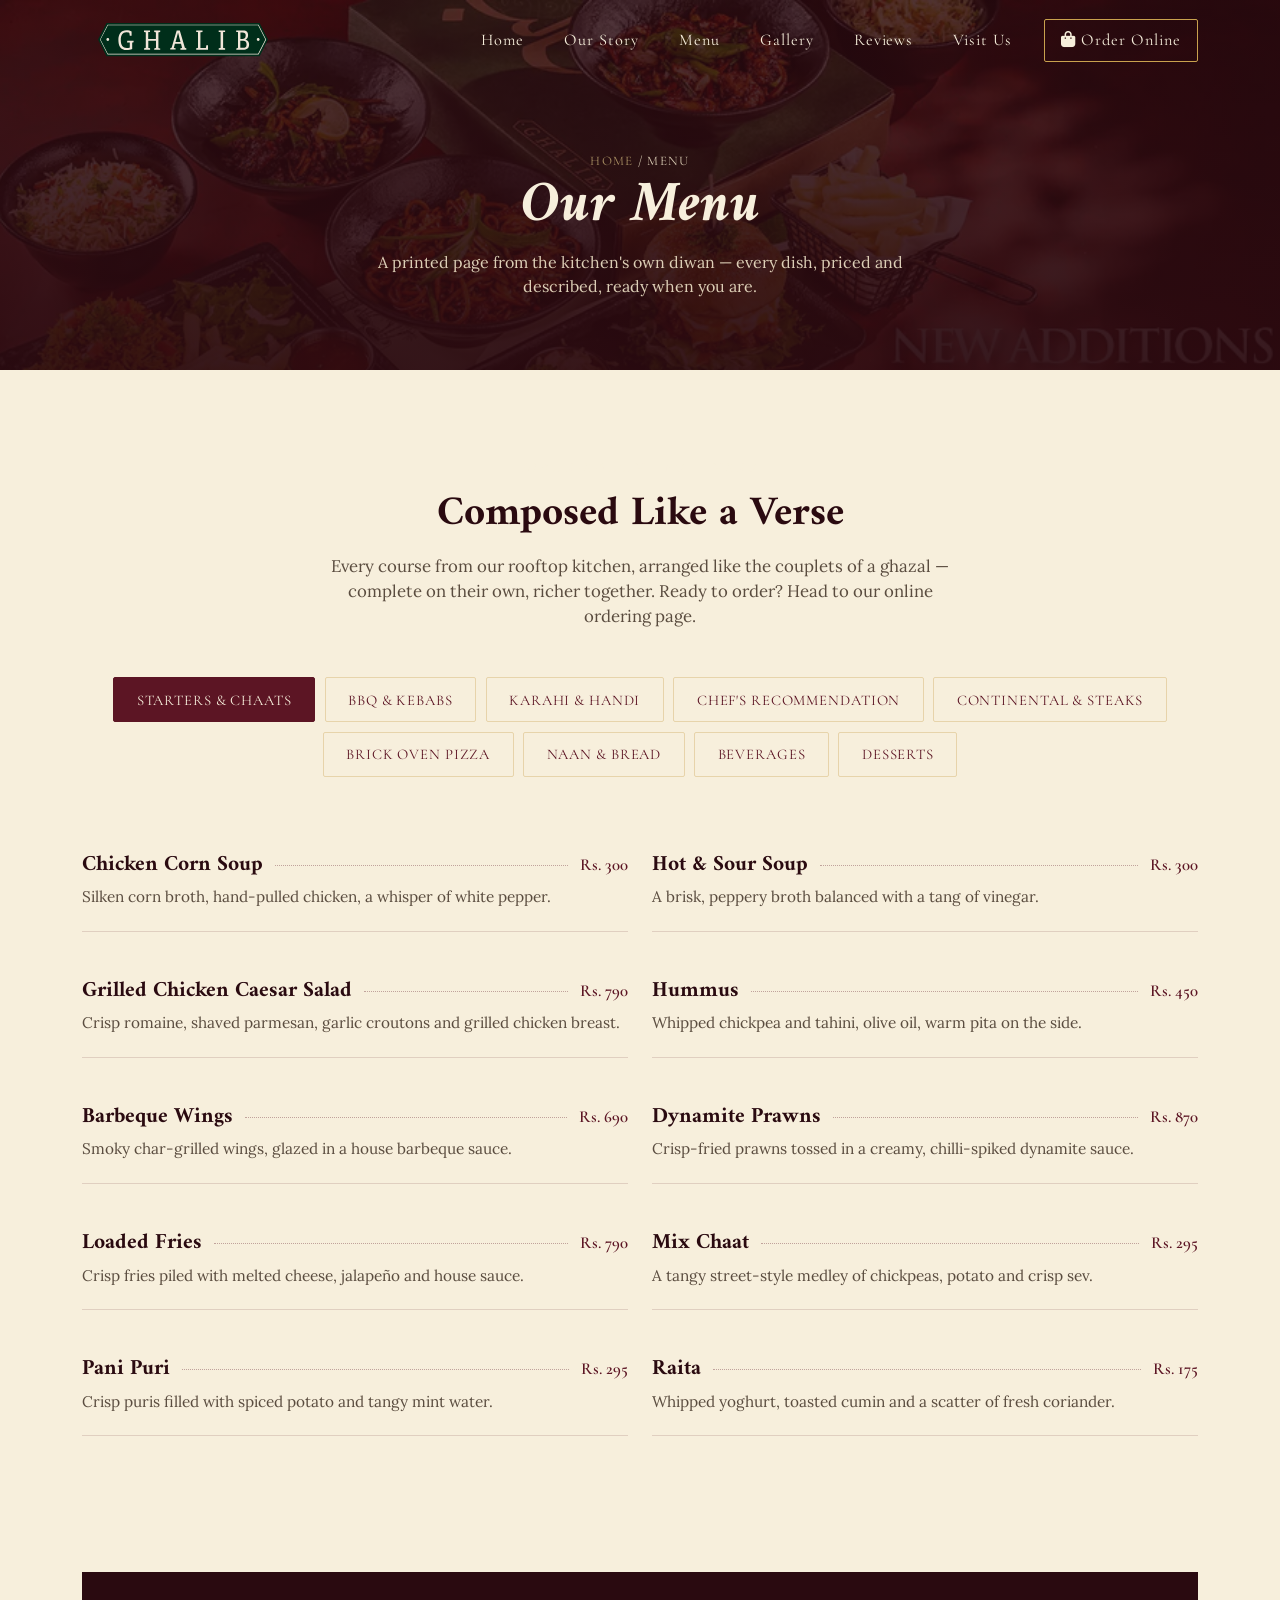
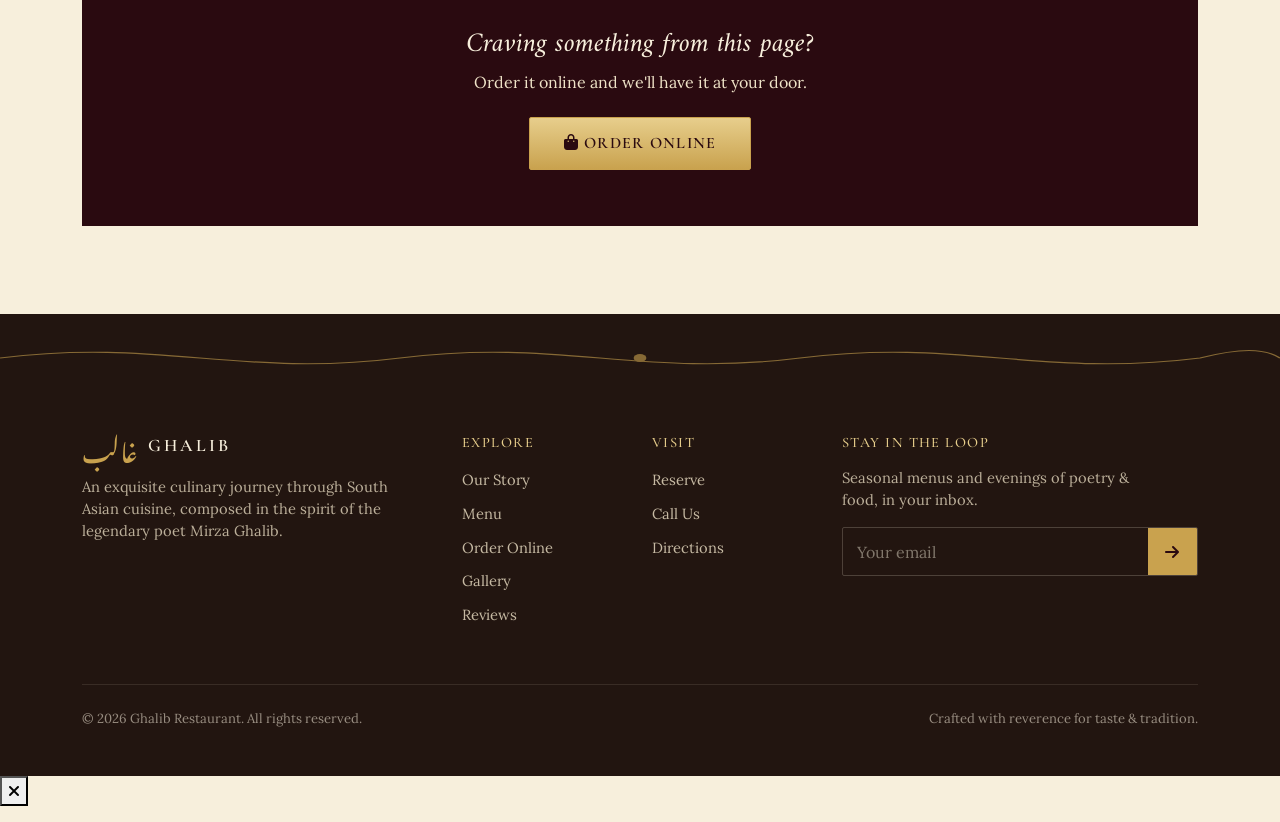
==== commit efbf1881: "Update" ====
--- a/menu.html
+++ b/menu.html
@@ -3,41 +3,37 @@
 <head>
 <meta charset="UTF-8">
 <meta name="viewport" content="width=device-width, initial-scale=1.0">
-<title>Ghalib Restaurant — Fine South Asian Dining</title>
-<meta name="description" content="Ghalib Restaurant — an exquisite culinary journey through South Asian cuisine, inspired by the legendary poet Mirza Ghalib.">
-
-<!-- Favicon -->
-<link rel="shortcut icon" type="image/png" href="images/logo.png">
-
-<!-- Google Fonts -->
+<title>Full Menu — Ghalib Restaurant</title>
+<meta name="description" content="Explore the full Ghalib Restaurant menu — BBQ, karahi, biryani, continental, pizza, desserts and more.">
+
+ <link rel="shortcut icon" type="image/png" href="images/logo.png">
+
+
 <link rel="preconnect" href="https://fonts.googleapis.com">
 <link rel="preconnect" href="https://fonts.gstatic.com" crossorigin>
 <link href="https://fonts.googleapis.com/css2?family=Amiri:ital,wght@0,400;0,700;1,400&family=Lora:ital,wght@0,400;0,500;0,600;1,400&family=Cormorant+Garamond:ital,wght@0,500;0,600;1,500&family=Noto+Nastaliq+Urdu:wght@400;700&display=swap" rel="stylesheet">
 
-<!-- Bootstrap 5 -->
 <link href="https://cdn.jsdelivr.net/npm/bootstrap@5.3.3/dist/css/bootstrap.min.css" rel="stylesheet">
-<!-- Font Awesome -->
 <link rel="stylesheet" href="https://cdnjs.cloudflare.com/ajax/libs/font-awesome/6.5.2/css/all.min.css">
 
-<!-- Custom Styles -->
 <link rel="stylesheet" href="css/style.css">
 </head>
 <body>
 
-<!-- ============ PRELOADER ============ -->
 <div id="preloader">
   <div class="preloader-mark">Ghalib...</div>
 </div>
 
-<!-- ============ SCROLL PROGRESS ============ -->
 <div class="scroll-progress"><div class="scroll-progress-bar" id="scrollBar"></div></div>
 
 <!-- ============ NAVBAR ============ -->
 <nav class="navbar navbar-expand-lg fixed-top" id="mainNav">
   <div class="container">
-    <a class="navbar-brand" href="#home">
-      <img src="images/logo.png" alt="Ghalib Restaurant Logo" class="brand-logo">
-    </a>
+    <a class="navbar-brand" href="index.html">
+     <a class="navbar-brand" href="#home">
+  <img src="images/logo.png" alt="Ghalib Restaurant Logo" class="brand-logo">
+</a>
+     
     <button class="navbar-toggler" type="button" data-bs-toggle="collapse" data-bs-target="#navMenu" aria-controls="navMenu" aria-expanded="false" aria-label="Toggle navigation">
       <span class="toggler-line"></span>
       <span class="toggler-line"></span>
@@ -45,333 +41,514 @@
     </button>
     <div class="collapse navbar-collapse justify-content-end" id="navMenu">
       <ul class="navbar-nav align-items-lg-center gap-lg-2">
-        <li class="nav-item"><a class="nav-link" href="#home">Home</a></li>
-        <li class="nav-item"><a class="nav-link" href="#about">Our Story</a></li>
-        <li class="nav-item"><a class="nav-link" href="menu.html">Menu</a></li>
-        <li class="nav-item"><a class="nav-link" href="#gallery">Gallery</a></li>
-        <li class="nav-item"><a class="nav-link" href="#reviews">Reviews</a></li>
-        <li class="nav-item"><a class="nav-link" href="#reserve">Visit Us</a></li>
+        <li class="nav-item"><a class="nav-link" href="index.html#home">Home</a></li>
+        <li class="nav-item"><a class="nav-link" href="index.html#about">Our Story</a></li>
+        <li class="nav-item"><a class="nav-link active" href="menu.html">Menu</a></li>
+        <li class="nav-item"><a class="nav-link" href="index.html#gallery">Gallery</a></li>
+        <li class="nav-item"><a class="nav-link" href="index.html#reviews">Reviews</a></li>
+        <li class="nav-item"><a class="nav-link" href="index.html#reserve">Visit Us</a></li>
         <li class="nav-item"><a class="nav-link btn-reserve-nav" href="order.html"><i class="fa-solid fa-bag-shopping"></i> Order Online</a></li>
       </ul>
     </div>
   </div>
 </nav>
 
-<!-- ============ HERO ============ -->
-<header id="home" class="hero">
-  <div class="hero-media">
-    <img src="./images/banner.jpg" alt="Ghalib Restaurant rooftop dining at sunset">
-    <div class="hero-overlay"></div>
+<!-- ============ PAGE HEADER ============ -->
+<header class="page-header">
+  <div class="page-header-media">
+    <img src="./images/menu.png" alt="Ghalib Restaurant dining room">
+    <div class="page-header-overlay"></div>
   </div>
-  <div class="hero-frame" aria-hidden="true">
-    <span class="corner tl"></span><span class="corner tr"></span>
-    <span class="corner bl"></span><span class="corner br"></span>
+  <div class="container">
+    <p class="page-breadcrumb"><a href="index.html">Home</a> / Menu</p>
+    <h1>Our Menu</h1>
+    <p>A printed page from the kitchen's own diwan — every dish, priced and described, ready when you are.</p>
   </div>
-  <div class="container hero-content" data-reveal>
-    <p class="hero-urdu">دائرہِ ذوق</p>
-    <p class="eyebrow">A Circle of Taste, Since Tradition</p>
-    <h1 class="hero-title">Ghalib</h1>
-    <p class="hero-sub">Where every dish, like every couplet, is composed with patience, and served with reverence for the art of the table.</p>
-    <div class="hero-actions">
-      <a href="#reserve" class="btn btn-gold">Reserve a Table</a>
-      <a href="#menu" class="btn btn-outline-ivory">Explore the Menu</a>
+</header>
+
+
+<section class="menu-page-section">
+  <div class="container">
+    <div class="text-center mb-5" data-reveal>
+      <p class="eyebrow">Diwan-e-Ta'am · Full Menu</p>
+      <h2 class="section-title">Composed Like a Verse</h2>
+      <p class="section-sub mx-auto">Every course from our rooftop kitchen, arranged like the couplets of a ghazal — complete on their own, richer together. Ready to order? Head to our online ordering page.</p>
     </div>
-  </div>
-  <a href="#sher" class="scroll-cue" aria-label="Scroll down"><span></span></a>
-</header>
-
-<!-- ============ SHER / COUPLET TICKER ============ -->
-<section id="sher" class="sher-band" data-reveal>
-  <div class="sher-track">
-    <span class="sher-item"><span class="urdu">ہزاروں خواہشیں ایسی کہ ہر خواہش پہ دم نکلے</span><span class="div">—</span><span class="tr">A thousand desires, each worth dying for — Mirza Ghalib</span></span>
-    <span class="sher-item"><span class="urdu">دل ہی تو ہے نہ سنگ و خشت، درد سے بھر نہ آئے کیوں</span><span class="div">—</span><span class="tr">It is but a heart, not brick or stone — Mirza Ghalib</span></span>
-    <span class="sher-item"><span class="urdu">عشق نے غالب نکما کر دیا</span><span class="div">—</span><span class="tr">Love has rendered Ghalib idle, otherwise... — Mirza Ghalib</span></span>
-    <!-- duplicate for seamless loop -->
-    <span class="sher-item" aria-hidden="true"><span class="urdu">ہزاروں خواہشیں ایسی کہ ہر خواہش پہ دم نکلے</span><span class="div">—</span><span class="tr">A thousand desires, each worth dying for — Mirza Ghalib</span></span>
-    <span class="sher-item" aria-hidden="true"><span class="urdu">دل ہی تو ہے نہ سنگ و خشت، درد سے بھر نہ آئے کیوں</span><span class="div">—</span><span class="tr">It is but a heart, not brick or stone — Mirza Ghalib</span></span>
-    <span class="sher-item" aria-hidden="true"><span class="urdu">عشق نے غالب نکما کر دیا</span><span class="div">—</span><span class="tr">Love has rendered Ghalib idle, otherwise... — Mirza Ghalib</span></span>
-  </div>
-</section>
-
-<!-- ============ ABOUT ============ -->
-<section id="about" class="about-section">
-  <div class="container">
-    <div class="row align-items-center gy-5">
-      <div class="col-lg-5" data-reveal>
-        <div class="manuscript-card">
-          <span class="corner tl"></span><span class="corner tr"></span>
-          <span class="corner bl"></span><span class="corner br"></span>
-          <p class="ms-urdu">جو یہ کہے کہ ریختہ کیوں کر ہو رشکِ فارسی</p>
-          <p class="ms-quote">"A meal, like a verse, must be composed —
-          each ingredient a word, each spice a syllable of meaning."</p>
-          <span class="ms-sign">— The Kitchen at Ghalib</span>
-        </div>
-      </div>
-      <div class="col-lg-7" data-reveal>
-        <p class="eyebrow">Our Story</p>
-        <h2 class="section-title">A Table Set in the Spirit of the Poet</h2>
-        <p class="lead-text">Ghalib Restaurant, a rooftop address on Tipu Sultan Road, invites patrons to indulge in an exquisite culinary journey through the flavors of South Asian, Mughlai and continental cuisine. With a rich heritage inspired by the legendary poet Mirza Ghalib, our establishment embodies elegance and tradition.</p>
-        <p class="body-text">From aromatic biryanis to succulent BBQ kebabs, handi &amp; karahi to brick-oven pizza, each dish is meticulously crafted to tantalize the senses. Dine under the open sky on our breezy rooftop, with attentive service and valet parking — or order online and let the journey come to you.</p>
-        <div class="row g-4 mt-3 stats-row">
-          <div class="col-6 col-md-3">
-            <span class="stat-num">30+</span>
-            <span class="stat-label">Years of Heritage</span>
-          </div>
-          <div class="col-6 col-md-3">
-            <span class="stat-num">120+</span>
-            <span class="stat-label">Signature Dishes</span>
-          </div>
-          <div class="col-6 col-md-3">
-            <span class="stat-num">4.8</span>
-            <span class="stat-label">Guest Rating</span>
-          </div>
-          <div class="col-6 col-md-3">
-            <span class="stat-num">15</span>
-            <span class="stat-label">Master Chefs</span>
-          </div>
-        </div>
-      </div>
+
+    <ul class="nav nav-pills menu-tabs justify-content-center mb-5 flex-nowrap flex-lg-wrap" id="menuTab" role="tablist" data-reveal>
+      <li class="nav-item" role="presentation">
+        <button class="nav-link active" id="tab-starters" data-bs-toggle="pill" data-bs-target="#pane-starters" type="button" role="tab">Starters &amp; Chaats</button>
+      </li>
+      <li class="nav-item" role="presentation">
+        <button class="nav-link" id="tab-bbq" data-bs-toggle="pill" data-bs-target="#pane-bbq" type="button" role="tab">BBQ &amp; Kebabs</button>
+      </li>
+      <li class="nav-item" role="presentation">
+        <button class="nav-link" id="tab-karahi" data-bs-toggle="pill" data-bs-target="#pane-karahi" type="button" role="tab">Karahi &amp; Handi</button>
+      </li>
+      <li class="nav-item" role="presentation">
+        <button class="nav-link" id="tab-chef" data-bs-toggle="pill" data-bs-target="#pane-chef" type="button" role="tab">Chef's Recommendation</button>
+      </li>
+      <li class="nav-item" role="presentation">
+        <button class="nav-link" id="tab-continental" data-bs-toggle="pill" data-bs-target="#pane-continental" type="button" role="tab">Continental &amp; Steaks</button>
+      </li>
+      <li class="nav-item" role="presentation">
+        <button class="nav-link" id="tab-pizza" data-bs-toggle="pill" data-bs-target="#pane-pizza" type="button" role="tab">Brick Oven Pizza</button>
+      </li>
+      <li class="nav-item" role="presentation">
+        <button class="nav-link" id="tab-bread" data-bs-toggle="pill" data-bs-target="#pane-bread" type="button" role="tab">Naan &amp; Bread</button>
+      </li>
+      <li class="nav-item" role="presentation">
+        <button class="nav-link" id="tab-drinks" data-bs-toggle="pill" data-bs-target="#pane-drinks" type="button" role="tab">Beverages</button>
+      </li>
+      <li class="nav-item" role="presentation">
+        <button class="nav-link" id="tab-dessert" data-bs-toggle="pill" data-bs-target="#pane-dessert" type="button" role="tab">Desserts</button>
+      </li>
+    </ul>
+
+    <div class="tab-content" id="menuTabContent">
+
+      <!-- STARTERS & CHAATS -->
+      <div class="tab-pane fade show active" id="pane-starters" role="tabpanel">
+        <div class="row gy-4">
+          <div class="col-md-6" data-reveal>
+            <div class="dish-row">
+              <div class="dish-head"><h3>Chicken Corn Soup</h3><span class="dish-line"></span><span class="price">Rs. 300</span></div>
+              <p>Silken corn broth, hand-pulled chicken, a whisper of white pepper.</p>
+            </div>
+          </div>
+          <div class="col-md-6" data-reveal>
+            <div class="dish-row">
+              <div class="dish-head"><h3>Hot &amp; Sour Soup</h3><span class="dish-line"></span><span class="price">Rs. 300</span></div>
+              <p>A brisk, peppery broth balanced with a tang of vinegar.</p>
+            </div>
+          </div>
+          <div class="col-md-6" data-reveal>
+            <div class="dish-row">
+              <div class="dish-head"><h3>Grilled Chicken Caesar Salad</h3><span class="dish-line"></span><span class="price">Rs. 790</span></div>
+              <p>Crisp romaine, shaved parmesan, garlic croutons and grilled chicken breast.</p>
+            </div>
+          </div>
+          <div class="col-md-6" data-reveal>
+            <div class="dish-row">
+              <div class="dish-head"><h3>Hummus</h3><span class="dish-line"></span><span class="price">Rs. 450</span></div>
+              <p>Whipped chickpea and tahini, olive oil, warm pita on the side.</p>
+            </div>
+          </div>
+          <div class="col-md-6" data-reveal>
+            <div class="dish-row">
+              <div class="dish-head"><h3>Barbeque Wings</h3><span class="dish-line"></span><span class="price">Rs. 690</span></div>
+              <p>Smoky char-grilled wings, glazed in a house barbeque sauce.</p>
+            </div>
+          </div>
+          <div class="col-md-6" data-reveal>
+            <div class="dish-row">
+              <div class="dish-head"><h3>Dynamite Prawns</h3><span class="dish-line"></span><span class="price">Rs. 870</span></div>
+              <p>Crisp-fried prawns tossed in a creamy, chilli-spiked dynamite sauce.</p>
+            </div>
+          </div>
+          <div class="col-md-6" data-reveal>
+            <div class="dish-row">
+              <div class="dish-head"><h3>Loaded Fries</h3><span class="dish-line"></span><span class="price">Rs. 790</span></div>
+              <p>Crisp fries piled with melted cheese, jalapeño and house sauce.</p>
+            </div>
+          </div>
+          <div class="col-md-6" data-reveal>
+            <div class="dish-row">
+              <div class="dish-head"><h3>Mix Chaat</h3><span class="dish-line"></span><span class="price">Rs. 295</span></div>
+              <p>A tangy street-style medley of chickpeas, potato and crisp sev.</p>
+            </div>
+          </div>
+          <div class="col-md-6" data-reveal>
+            <div class="dish-row">
+              <div class="dish-head"><h3>Pani Puri</h3><span class="dish-line"></span><span class="price">Rs. 295</span></div>
+              <p>Crisp puris filled with spiced potato and tangy mint water.</p>
+            </div>
+          </div>
+          <div class="col-md-6" data-reveal>
+            <div class="dish-row">
+              <div class="dish-head"><h3>Raita</h3><span class="dish-line"></span><span class="price">Rs. 175</span></div>
+              <p>Whipped yoghurt, toasted cumin and a scatter of fresh coriander.</p>
+            </div>
+          </div>
+        </div>
+      </div>
+
+      <!-- BBQ & KEBABS -->
+      <div class="tab-pane fade" id="pane-bbq" role="tabpanel">
+        <div class="row gy-4">
+          <div class="col-md-6" data-reveal>
+            <div class="dish-row">
+              <div class="dish-head"><h3>Chicken Tikka</h3><span class="dish-line"></span><span class="price">Rs. 525</span></div>
+              <p>Classic bone-in chicken, marinated and char-grilled over open flame.</p>
+            </div>
+          </div>
+          <div class="col-md-6" data-reveal>
+            <div class="dish-row">
+              <div class="dish-head"><h3>Chicken Malai Boti</h3><span class="dish-line"></span><span class="price">Rs. 850</span></div>
+              <p>Cream-marinated chicken, gently smoked, finished with green cardamom.</p>
+            </div>
+          </div>
+          <div class="col-md-6" data-reveal>
+            <div class="dish-row">
+              <div class="dish-head"><h3>Shish Taouk</h3><span class="dish-line"></span><span class="price">Rs. 950</span></div>
+              <p>Levantine-style skewered chicken, served with saffron rice and fries.</p>
+            </div>
+          </div>
+          <div class="col-md-6" data-reveal>
+            <div class="dish-row">
+              <div class="dish-head"><h3>Seekh Kabab (Beef)</h3><span class="dish-line"></span><span class="price">Rs. 950</span></div>
+              <p>Hand-minced beef, laced with roasted spices, charcoal-grilled smoky.</p>
+            </div>
+          </div>
+          <div class="col-md-6" data-reveal>
+            <div class="dish-row">
+              <div class="dish-head"><h3>Beef Bihari Kabab</h3><span class="dish-line"></span><span class="price">Rs. 990</span></div>
+              <p>Ribbon-cut beef, deeply marinated in roasted spice and yoghurt.</p>
+            </div>
+          </div>
+          <div class="col-md-6" data-reveal>
+            <div class="dish-row">
+              <div class="dish-head"><h3>Persian Khaas Kabab (Mutton)</h3><span class="dish-line"></span><span class="price">Rs. 1,450</span></div>
+              <p>Slow-pounded mutton kabab, finished over glowing charcoal.</p>
+            </div>
+          </div>
+          <div class="col-md-6" data-reveal>
+            <div class="dish-row">
+              <div class="dish-head"><h3>Reshmi Chicken Kabab</h3><span class="dish-line"></span><span class="price">Rs. 850</span></div>
+              <p>Silken, cream-bound chicken kabab with a gentle smoke finish.</p>
+            </div>
+          </div>
+          <div class="col-md-6" data-reveal>
+            <div class="dish-row">
+              <div class="dish-head"><h3>Mutton Ribs</h3><span class="dish-line"></span><span class="price">Rs. 2,890</span></div>
+              <p>Slow-grilled mutton ribs, tender to the bone, deeply spiced.</p>
+            </div>
+          </div>
+          <div class="col-md-6" data-reveal>
+            <div class="dish-row">
+              <div class="dish-head"><h3>Ghalib Mix Platter</h3><span class="dish-line"></span><span class="price">Rs. 2,900</span></div>
+              <p>Turkish kabab, Persian khaas kabab, malai boti, Afghani boti &amp; mutton chanp on saffron rice.</p>
+            </div>
+          </div>
+        </div>
+      </div>
+
+      <!-- KARAHI & HANDI -->
+      <div class="tab-pane fade" id="pane-karahi" role="tabpanel">
+        <div class="row gy-4">
+          <div class="col-md-6" data-reveal>
+            <div class="dish-row">
+              <div class="dish-head"><h3>Chicken Peshawari Karahi (Full)</h3><span class="dish-line"></span><span class="price">Rs. 2,050</span></div>
+              <p>Wok-tossed in tomato, ginger and green chilli, finished with coriander.</p>
+            </div>
+          </div>
+          <div class="col-md-6" data-reveal>
+            <div class="dish-row">
+              <div class="dish-head"><h3>Chicken White Karahi (Full)</h3><span class="dish-line"></span><span class="price">Rs. 2,050</span></div>
+              <p>Classic white-cut karahi, ginger-heavy, finished with fresh cream.</p>
+            </div>
+          </div>
+          <div class="col-md-6" data-reveal>
+            <div class="dish-row">
+              <div class="dish-head"><h3>Ghalib Signature Mutton Karahi (Full)</h3><span class="dish-line"></span><span class="price">Rs. 2,950</span></div>
+              <p>Our house recipe — slow-cooked mutton in a rich tomato masala.</p>
+            </div>
+          </div>
+          <div class="col-md-6" data-reveal>
+            <div class="dish-row">
+              <div class="dish-head"><h3>Mutton Peshawari Karahi (Half)</h3><span class="dish-line"></span><span class="price">Rs. 1,850</span></div>
+              <p>Bone-in mutton, wok-cooked Peshawari-style with tomato and ginger.</p>
+            </div>
+          </div>
+          <div class="col-md-6" data-reveal>
+            <div class="dish-row">
+              <div class="dish-head"><h3>Chicken Makhni Handi</h3><span class="dish-line"></span><span class="price">Rs. 1,590</span></div>
+              <p>Butter-rich tomato gravy, slow-simmered chicken, a swirl of cream.</p>
+            </div>
+          </div>
+          <div class="col-md-6" data-reveal>
+            <div class="dish-row">
+              <div class="dish-head"><h3>Chicken Paneer Reshmi Handi</h3><span class="dish-line"></span><span class="price">Rs. 1,690</span></div>
+              <p>Silken chicken and paneer simmered in a velvety cashew gravy.</p>
+            </div>
+          </div>
+          <div class="col-md-6" data-reveal>
+            <div class="dish-row">
+              <div class="dish-head"><h3>Chicken Hunzai Handi</h3><span class="dish-line"></span><span class="price">Rs. 1,590</span></div>
+              <p>A northern-inspired handi, fragrant with whole spice and herbs.</p>
+            </div>
+          </div>
+        </div>
+      </div>
+
+      <!-- CHEF'S RECOMMENDATION -->
+      <div class="tab-pane fade" id="pane-chef" role="tabpanel">
+        <div class="row gy-4">
+          <div class="col-md-6" data-reveal>
+            <div class="dish-row">
+              <div class="dish-head"><h3>Tarka Daal</h3><span class="dish-line"></span><span class="price">Rs. 750</span></div>
+              <p>A house blend of lentils, tempered with garlic and smoked butter.</p>
+            </div>
+          </div>
+          <div class="col-md-6" data-reveal>
+            <div class="dish-row">
+              <div class="dish-head"><h3>Palak Paneer</h3><span class="dish-line"></span><span class="price">Rs. 840</span></div>
+              <p>Silken spinach purée, hand-cut paneer, a thread of cream.</p>
+            </div>
+          </div>
+          <div class="col-md-6" data-reveal>
+            <div class="dish-row">
+              <div class="dish-head"><h3>Balochi Sajji</h3><span class="dish-line"></span><span class="price">Rs. 990</span></div>
+              <p>Whole spiced chicken, slow-roasted over open fire, Balochi-style.</p>
+            </div>
+          </div>
+          <div class="col-md-6" data-reveal>
+            <div class="dish-row">
+              <div class="dish-head"><h3>Lahori Chargha</h3><span class="dish-line"></span><span class="price">Rs. 990</span></div>
+              <p>Steamed then fried whole chicken, deeply spiced, Lahori-style.</p>
+            </div>
+          </div>
+          <div class="col-md-6" data-reveal>
+            <div class="dish-row">
+              <div class="dish-head"><h3>Chicken Tikka Masala</h3><span class="dish-line"></span><span class="price">Rs. 1,490</span></div>
+              <p>Char-grilled chicken tikka finished in a rich, creamy tomato masala.</p>
+            </div>
+          </div>
+          <div class="col-md-6" data-reveal>
+            <div class="dish-row">
+              <div class="dish-head"><h3>Prawn Masala</h3><span class="dish-line"></span><span class="price">Rs. 1,590</span></div>
+              <p>Plump prawns simmered in a robust, spice-forward masala.</p>
+            </div>
+          </div>
+        </div>
+      </div>
+
+      <!-- CONTINENTAL & STEAKS -->
+      <div class="tab-pane fade" id="pane-continental" role="tabpanel">
+        <div class="row gy-4">
+          <div class="col-md-6" data-reveal>
+            <div class="dish-row">
+              <div class="dish-head"><h3>Ghalib Club Sandwich</h3><span class="dish-line"></span><span class="price">Rs. 850</span></div>
+              <p>Triple-stacked classic — chicken, egg, cheese and crisp lettuce.</p>
+            </div>
+          </div>
+          <div class="col-md-6" data-reveal>
+            <div class="dish-row">
+              <div class="dish-head"><h3>Crispy Fried Chicken Burger</h3><span class="dish-line"></span><span class="price">Rs. 950</span></div>
+              <p>Buttermilk-fried chicken fillet, house slaw, toasted brioche bun.</p>
+            </div>
+          </div>
+          <div class="col-md-6" data-reveal>
+            <div class="dish-row">
+              <div class="dish-head"><h3>Alfredo Pasta</h3><span class="dish-line"></span><span class="price">Rs. 940</span></div>
+              <p>Silky cream sauce, parmesan and cracked black pepper.</p>
+            </div>
+          </div>
+          <div class="col-md-6" data-reveal>
+            <div class="dish-row">
+              <div class="dish-head"><h3>Parmesan Shrimp Spaghetti</h3><span class="dish-line"></span><span class="price">Rs. 1,050</span></div>
+              <p>Garlic-butter shrimp tossed through parmesan-dusted spaghetti.</p>
+            </div>
+          </div>
+          <div class="col-md-6" data-reveal>
+            <div class="dish-row">
+              <div class="dish-head"><h3>Fish &amp; Chips</h3><span class="dish-line"></span><span class="price">Rs. 1,050</span></div>
+              <p>Beer-battered fish, golden fries, house tartar sauce.</p>
+            </div>
+          </div>
+          <div class="col-md-6" data-reveal>
+            <div class="dish-row">
+              <div class="dish-head"><h3>Beef Stroganoff</h3><span class="dish-line"></span><span class="price">Rs. 1,050</span></div>
+              <p>Tender beef strips in a mushroom-cream sauce, mashed potatoes.</p>
+            </div>
+          </div>
+          <div class="col-md-6" data-reveal>
+            <div class="dish-row">
+              <div class="dish-head"><h3>Chicken Steak, Creamy Pepper Sauce</h3><span class="dish-line"></span><span class="price">Rs. 1,290</span></div>
+              <p>Pan-seared chicken breast, a rich cream and cracked-pepper sauce.</p>
+            </div>
+          </div>
+          <div class="col-md-6" data-reveal>
+            <div class="dish-row">
+              <div class="dish-head"><h3>American Beef Steak</h3><span class="dish-line"></span><span class="price">Rs. 1,690</span></div>
+              <p>Char-grilled beef steak, finished with a classic house sauce.</p>
+            </div>
+          </div>
+        </div>
+      </div>
+
+      <!-- BRICK OVEN PIZZA -->
+      <div class="tab-pane fade" id="pane-pizza" role="tabpanel">
+        <div class="row gy-4">
+          <div class="col-md-6" data-reveal>
+            <div class="dish-row">
+              <div class="dish-head"><h3>Margherita Pizza</h3><span class="dish-line"></span><span class="price">Rs. 890</span></div>
+              <p>San Marzano tomato, fresh mozzarella, basil, brick-oven baked.</p>
+            </div>
+          </div>
+          <div class="col-md-6" data-reveal>
+            <div class="dish-row">
+              <div class="dish-head"><h3>Chicken Tikka Pizza</h3><span class="dish-line"></span><span class="price">Rs. 1,340</span></div>
+              <p>Spiced chicken tikka, onion and green chilli over a smoky base.</p>
+            </div>
+          </div>
+          <div class="col-md-6" data-reveal>
+            <div class="dish-row">
+              <div class="dish-head"><h3>Pepperoni Pizza</h3><span class="dish-line"></span><span class="price">Rs. 1,290</span></div>
+              <p>Classic pepperoni, mozzarella, oven-crisped to order.</p>
+            </div>
+          </div>
+          <div class="col-md-6" data-reveal>
+            <div class="dish-row">
+              <div class="dish-head"><h3>Spicy Sicilian Pizza</h3><span class="dish-line"></span><span class="price">Rs. 1,290</span></div>
+              <p>A fiery blend of chicken, jalapeño and chilli flakes.</p>
+            </div>
+          </div>
+        </div>
+      </div>
+
+      <!-- NAAN & BREAD -->
+      <div class="tab-pane fade" id="pane-bread" role="tabpanel">
+        <div class="row gy-4">
+          <div class="col-md-6" data-reveal>
+            <div class="dish-row">
+              <div class="dish-head"><h3>Cheese Naan</h3><span class="dish-line"></span><span class="price">Rs. 390</span></div>
+              <p>Tandoor-baked naan, molten mozzarella and cheddar folded through.</p>
+            </div>
+          </div>
+          <div class="col-md-6" data-reveal>
+            <div class="dish-row">
+              <div class="dish-head"><h3>Garlic Naan</h3><span class="dish-line"></span><span class="price">Rs. 100</span></div>
+              <p>Fresh garlic and coriander, brushed over a puffed tandoor naan.</p>
+            </div>
+          </div>
+          <div class="col-md-6" data-reveal>
+            <div class="dish-row">
+              <div class="dish-head"><h3>Roghni Naan</h3><span class="dish-line"></span><span class="price">Rs. 100</span></div>
+              <p>Milk-glazed and sesame-topped, baked soft with a golden crust.</p>
+            </div>
+          </div>
+          <div class="col-md-6" data-reveal>
+            <div class="dish-row">
+              <div class="dish-head"><h3>Plain Naan</h3><span class="dish-line"></span><span class="price">Rs. 55</span></div>
+              <p>Soft, puffed tandoor naan — the everyday essential.</p>
+            </div>
+          </div>
+          <div class="col-md-6" data-reveal>
+            <div class="dish-row">
+              <div class="dish-head"><h3>Lacha Paratha</h3><span class="dish-line"></span><span class="price">Rs. 100</span></div>
+              <p>Layered and flaky, pan-griddled with a touch of desi ghee.</p>
+            </div>
+          </div>
+          <div class="col-md-6" data-reveal>
+            <div class="dish-row">
+              <div class="dish-head"><h3>Kandhari Naan</h3><span class="dish-line"></span><span class="price">Rs. 90</span></div>
+              <p>Stuffed with dried fruit and nuts, a gently sweet finish.</p>
+            </div>
+          </div>
+        </div>
+      </div>
+
+      <!-- BEVERAGES -->
+      <div class="tab-pane fade" id="pane-drinks" role="tabpanel">
+        <div class="row gy-4">
+          <div class="col-md-6" data-reveal>
+            <div class="dish-row">
+              <div class="dish-head"><h3>Kashmiri Chai</h3><span class="dish-line"></span><span class="price">Rs. 290</span></div>
+              <p>Rose-pink tea, whipped to a froth, crowned with pistachio slivers.</p>
+            </div>
+          </div>
+          <div class="col-md-6" data-reveal>
+            <div class="dish-row">
+              <div class="dish-head"><h3>Doodh Patti</h3><span class="dish-line"></span><span class="price">Rs. 260</span></div>
+              <p>Strong, milky classic-style tea, brewed the traditional way.</p>
+            </div>
+          </div>
+          <div class="col-md-6" data-reveal>
+            <div class="dish-row">
+              <div class="dish-head"><h3>Fresh Juice</h3><span class="dish-line"></span><span class="price">Rs. 390</span></div>
+              <p>Seasonal fruit, pressed fresh, no added sugar.</p>
+            </div>
+          </div>
+          <div class="col-md-6" data-reveal>
+            <div class="dish-row">
+              <div class="dish-head"><h3>Meethi Lassi</h3><span class="dish-line"></span><span class="price">Rs. 240</span></div>
+              <p>Thick, chilled yoghurt lassi, lightly sweetened.</p>
+            </div>
+          </div>
+          <div class="col-md-6" data-reveal>
+            <div class="dish-row">
+              <div class="dish-head"><h3>Mint Lemonade</h3><span class="dish-line"></span><span class="price">Rs. 330</span></div>
+              <p>Fresh mint and lemon, shaken bright and cold.</p>
+            </div>
+          </div>
+          <div class="col-md-6" data-reveal>
+            <div class="dish-row">
+              <div class="dish-head"><h3>Soft Drinks</h3><span class="dish-line"></span><span class="price">Rs. 150</span></div>
+              <p>Chilled Coca-Cola, Sprite or Fanta.</p>
+            </div>
+          </div>
+        </div>
+      </div>
+
+      <!-- DESSERTS -->
+      <div class="tab-pane fade" id="pane-dessert" role="tabpanel">
+        <div class="row gy-4">
+          <div class="col-md-6" data-reveal>
+            <div class="dish-row">
+              <div class="dish-head"><h3>Rabri</h3><span class="dish-line"></span><span class="price">Rs. 390</span></div>
+              <p>Slow-reduced sweetened milk, layered with cream and pistachio.</p>
+            </div>
+          </div>
+          <div class="col-md-6" data-reveal>
+            <div class="dish-row">
+              <div class="dish-head"><h3>Hot Gulab Jamun</h3><span class="dish-line"></span><span class="price">Rs. 275</span></div>
+              <p>Milk-solid dumplings, fried and soaked in cardamom-rose syrup.</p>
+            </div>
+          </div>
+          <div class="col-md-6" data-reveal>
+            <div class="dish-row">
+              <div class="dish-head"><h3>Kulfi Falooda</h3><span class="dish-line"></span><span class="price">Rs. 390</span></div>
+              <p>Saffron kulfi over vermicelli, rose syrup and basil seeds.</p>
+            </div>
+          </div>
+          <div class="col-md-6" data-reveal>
+            <div class="dish-row">
+              <div class="dish-head"><h3>Crispy Jalebi</h3><span class="dish-line"></span><span class="price">Rs. 390</span></div>
+              <p>Golden, syrup-soaked spirals, crisp on the outside, juicy within.</p>
+            </div>
+          </div>
+          <div class="col-md-6" data-reveal>
+            <div class="dish-row">
+              <div class="dish-head"><h3>Chocolate Fudge Brownie</h3><span class="dish-line"></span><span class="price">Rs. 475</span></div>
+              <p>Warm fudge brownie, served with a scoop of vanilla ice cream.</p>
+            </div>
+          </div>
+          <div class="col-md-6" data-reveal>
+            <div class="dish-row">
+              <div class="dish-head"><h3>Chocolate Divine Cake Slice</h3><span class="dish-line"></span><span class="price">Rs. 425</span></div>
+              <p>Rich, layered chocolate cake — a Ghalib dessert-menu favourite.</p>
+            </div>
+          </div>
+        </div>
+      </div>
+
     </div>
   </div>
 </section>
 
-<!-- ============ MENU ============ -->
-    <div class="row g-4 mb-5">
-      <div class="col-md-6 col-lg-3" data-reveal>
-        <div class="teaser-card">
-          <div class="teaser-img">
-            <img src="./images/bbq.webp" alt="BBQ and Kebabs at Ghalib Restaurant">
-            <span class="teaser-icon"><i class="fa-solid fa-fire-burner"></i></span>
-          </div>
-          <h3>BBQ &amp; Kebabs</h3>
-          <p>Charcoal-grilled seekh, chapli and reshmi tikka boti.</p>
-        </div>
-      </div>
-      <div class="col-md-6 col-lg-3" data-reveal>
-        <div class="teaser-card">
-          <div class="teaser-img">
-            <img src="./images/karahi.webp" alt="Handi and Karahi at Ghalib Restaurant">
-            <span class="teaser-icon"><i class="fa-solid fa-bowl-rice"></i></span>
-          </div>
-          <h3>Handi &amp; Karahi</h3>
-          <p>Mutton karahi, chicken karahi and slow-braised nihari.</p>
-        </div>
-      </div>
-      <div class="col-md-6 col-lg-3" data-reveal>
-        <div class="teaser-card">
-          <div class="teaser-img">
-            <img src="./images/rice.webp" alt="Rice and Biryani at Ghalib Restaurant">
-            <span class="teaser-icon"><i class="fa-solid fa-utensils"></i></span>
-          </div>
-          <h3>Rice &amp; Biryani</h3>
-          <p>The signature Ghalib biryani, dum-cooked over embers.</p>
-        </div>
-      </div>
-      <div class="col-md-6 col-lg-3" data-reveal>
-        <div class="teaser-card">
-          <div class="teaser-img">
-            <img src="./images/dessert.webp" alt="Desserts and Chai at Ghalib Restaurant">
-            <span class="teaser-icon"><i class="fa-solid fa-mug-hot"></i></span>
-          </div>
-          <h3>Desserts &amp; Chai</h3>
-          <p>Rabri, gulab jamun and rose-pink Kashmiri chai.</p>
-        </div>
-      </div>
-    </div>
-
-<!-- ============ FEATURE BANNER ============ -->
-<section class="feature-banner" data-reveal>
-  <div class="feature-media">
-    <img src="./images/reserve.webp" alt="Ghalib Restaurant private dining table">
+
+
+<div class="container">
+  <div class="menu-cta-banner" data-reveal>
+    <h3>Craving something from this page?</h3>
+    <p>Order it online and we'll have it at your door.</p>
+    <a href="order.html" class="btn btn-gold"><i class="fa-solid fa-bag-shopping"></i> Order Online</a>
   </div>
-  <div class="feature-overlay"></div>
-  <div class="container">
-    <div class="feature-content">
-      <p class="hero-urdu small">مہمان نوازی</p>
-      <p class="eyebrow light">The Chef's Table</p>
-      <h2 class="section-title light">An Invitation, Not Just a Meal</h2>
-      <p class="light-text">Reserve our private Diwan-e-Khas table for an intimate tasting menu, guided course by course by our head chef.</p>
-      <a href="#reserve" class="btn btn-outline-ivory">Book the Chef's Table</a>
-    </div>
-  </div>
-</section>
-
-<br>
-
-<!-- ============ GALLERY ============ -->
-<section id="gallery" class="gallery-section">
-  <div class="container">
-    <div class="text-center mb-5" data-reveal>
-      <p class="eyebrow">Musawwari · Our Events</p>
-      <h2 class="section-title">Glimpses of the Diwan-e-Khana</h2>
-      <p class="section-sub mx-auto">Moments from evenings hosted, celebrated and shared at Ghalib Restaurant.</p>
-    </div>
-
-    <div class="gallery-grid" data-reveal>
-      <button class="gallery-item g1" data-full="./images/gal11.jpg" data-caption="An evening at Ghalib Restaurant">
-        <img src="./images/gal11.jpg" alt="Event at Ghalib Restaurant">
-      </button>
-      <button class="gallery-item g2" data-full="./images/gal2.jpg" data-caption="An evening at Ghalib Restaurant">
-        <img src="./images/gal2.jpg" alt="Event at Ghalib Restaurant">
-      </button>
-      <button class="gallery-item g3" data-full="./images/gal33.jpg" data-caption="An evening at Ghalib Restaurant">
-        <img src="./images/gal33.jpg" alt="Event at Ghalib Restaurant">
-      </button>
-      <button class="gallery-item g4" data-full="./images/gal3.jpg" data-caption="An evening at Ghalib Restaurant">
-        <img src="./images/gal3.jpg" alt="Event at Ghalib Restaurant">
-      </button>
-      <button class="gallery-item g5" data-full="./images/gal55.jpg" data-caption="An evening at Ghalib Restaurant">
-        <img src="./images/gal55.jpg" alt="Event at Ghalib Restaurant">
-      </button>
-      <button class="gallery-item g6" data-full="./images/gal66.jpg" data-caption="An evening at Ghalib Restaurant">
-        <img src="./images/gal66.jpg" alt="Event at Ghalib Restaurant">
-      </button>
-    </div>
-  </div>
-</section>
-
-<!-- ============ TESTIMONIALS ============ -->
-<section id="reviews" class="reviews-section">
-  <div class="container">
-    <div class="text-center mb-5" data-reveal>
-      <p class="eyebrow">Ehsasat · Words of Guests</p>
-      <h2 class="section-title">From Our Diwan of Guest Books</h2>
-    </div>
-    <div id="reviewCarousel" class="carousel slide" data-bs-ride="carousel" data-reveal>
-      <div class="carousel-inner">
-        <div class="carousel-item active">
-          <div class="review-card mx-auto">
-            <span class="quote-mark">”</span>
-            <p class="review-text">Every dish told a story before I even tasted it. The Ghalib Biryani alone is worth the visit — layered, patient, unforgettable.</p>
-            <div class="review-stars">★★★★★</div>
-            <p class="review-name">Ayesha Raza</p>
-            <p class="review-role">Food Columnist, Karachi</p>
-          </div>
-        </div>
-        <div class="carousel-item">
-          <div class="review-card mx-auto">
-            <span class="quote-mark">”</span>
-            <p class="review-text">The ambience feels like stepping into a page of old Delhi poetry. Service is warm, precise, and never hurried.</p>
-            <div class="review-stars">★★★★★</div>
-            <p class="review-name">Bilal Ahmed</p>
-            <p class="review-role">Regular Guest</p>
-          </div>
-        </div>
-        <div class="carousel-item">
-          <div class="review-card mx-auto">
-            <span class="quote-mark">”</span>
-            <p class="review-text">We booked the Chef's Table for an anniversary — course after course, each one a small revelation. Truly premium.</p>
-            <div class="review-stars">★★★★★</div>
-            <p class="review-name">Sana &amp; Omar</p>
-            <p class="review-role">Guests</p>
-          </div>
-        </div>
-      </div>
-      <button class="carousel-control-prev" type="button" data-bs-target="#reviewCarousel" data-bs-slide="prev">
-        <span class="custom-arrow"><i class="fa-solid fa-chevron-left"></i></span>
-      </button>
-      <button class="carousel-control-next" type="button" data-bs-target="#reviewCarousel" data-bs-slide="next">
-        <span class="custom-arrow"><i class="fa-solid fa-chevron-right"></i></span>
-      </button>
-      <div class="carousel-indicators-custom">
-        <button data-bs-target="#reviewCarousel" data-bs-slide-to="0" class="active"></button>
-        <button data-bs-target="#reviewCarousel" data-bs-slide-to="1"></button>
-        <button data-bs-target="#reviewCarousel" data-bs-slide-to="2"></button>
-      </div>
-    </div>
-  </div>
-</section>
-
-<!-- ============ RESERVATION ============ -->
-<section id="reserve" class="reserve-section">
-  <div class="container">
-    <div class="row gy-5">
-      <div class="col-lg-5" data-reveal>
-        <p class="eyebrow light">Rezarvation · Book a Table</p>
-        <h2 class="section-title light">Reserve Your Evening</h2>
-        <p class="light-text">Tell us when to expect you, and we'll have your table set, your seat by the window, and your first course already in mind.</p>
-
-        <div class="info-list">
-          <div class="info-item">
-            <i class="fa-solid fa-location-dot"></i>
-            <div><strong>Address</strong><span>4th Floor, One IBL Center, Tipu Sultan Road, Off Shahrah-e-Faisal, Karachi</span></div>
-          </div>
-          <div class="info-item">
-            <i class="fa-solid fa-phone"></i>
-            <div><strong>Phone</strong><span>021 111 442 542</span></div>
-          </div>
-          <div class="info-item">
-            <i class="fa-solid fa-clock"></i>
-            <div><strong>Open Daily</strong><span>1:00 PM — 12:00 AM</span></div>
-          </div>
-        </div>
-
-        <div class="social-row">
-          <a href="#" aria-label="Facebook"><i class="fa-brands fa-facebook-f"></i></a>
-          <a href="#" aria-label="Instagram"><i class="fa-brands fa-instagram"></i></a>
-          <a href="#" aria-label="WhatsApp"><i class="fa-brands fa-whatsapp"></i></a>
-          <a href="#" aria-label="TikTok"><i class="fa-brands fa-tiktok"></i></a>
-        </div>
-      </div>
-
-      <div class="col-lg-7" data-reveal>
-        <form class="reserve-form needs-validation" id="reserveForm" novalidate>
-          <div class="row g-3">
-            <div class="col-md-6">
-              <label class="form-label" for="fName">Full Name</label>
-              <input type="text" class="form-control" id="fName" required>
-              <div class="invalid-feedback">Please tell us your name.</div>
-            </div>
-            <div class="col-md-6">
-              <label class="form-label" for="fPhone">Phone Number</label>
-              <input type="tel" class="form-control" id="fPhone" required>
-              <div class="invalid-feedback">Please enter a valid phone number.</div>
-            </div>
-            <div class="col-md-6">
-              <label class="form-label" for="fDate">Date</label>
-              <input type="date" class="form-control" id="fDate" required>
-              <div class="invalid-feedback">Please choose a date.</div>
-            </div>
-            <div class="col-md-6">
-              <label class="form-label" for="fTime">Time</label>
-              <input type="time" class="form-control" id="fTime" required>
-              <div class="invalid-feedback">Please choose a time.</div>
-            </div>
-            <div class="col-md-6">
-              <label class="form-label" for="fGuests">Guests</label>
-              <select class="form-select" id="fGuests" required>
-                <option value="" selected disabled>Select</option>
-                <option>1 – 2 Guests</option>
-                <option>3 – 4 Guests</option>
-                <option>5 – 8 Guests</option>
-                <option>Private Dining (9+)</option>
-              </select>
-              <div class="invalid-feedback">Please select a party size.</div>
-            </div>
-            <div class="col-md-6">
-              <label class="form-label" for="fEmail">Email</label>
-              <input type="email" class="form-control" id="fEmail" required>
-              <div class="invalid-feedback">Please enter a valid email.</div>
-            </div>
-            <div class="col-12">
-              <label class="form-label" for="fNote">Special Request <span class="opt">(optional)</span></label>
-              <textarea class="form-control" id="fNote" rows="3" placeholder="Anniversary, dietary need, seating preference…"></textarea>
-            </div>
-            <div class="col-12">
-              <button type="submit" class="btn btn-gold w-100 w-md-auto">Confirm Reservation</button>
-            </div>
-          </div>
-        </form>
-        <div id="formSuccess" class="form-success d-none">
-          <i class="fa-solid fa-feather"></i>
-          <p>Your table is noted, <span id="successName">friend</span>. A confirmation call will follow shortly.</p>
-        </div>
-      </div>
-    </div>
-  </div>
-</section>
-
-<!-- ============ FOOTER ============ -->
+</div>
+
+<div style="height:5.5rem;"></div>
+
 <footer class="site-footer">
   <div class="footer-ornament" aria-hidden="true">
     <svg viewBox="0 0 800 40" preserveAspectRatio="none"><path d="M0,20 C100,0 150,40 250,20 C350,0 400,40 500,20 C600,0 650,40 750,20 C775,10 790,10 800,20" stroke="currentColor" stroke-width="1.2" fill="none"/><circle cx="400" cy="20" r="4" fill="currentColor"/></svg>
@@ -379,7 +556,7 @@
   <div class="container">
     <div class="row gy-4">
       <div class="col-lg-4">
-        <a class="footer-brand" href="#home">
+        <a class="footer-brand" href="index.html#home">
           <span class="brand-urdu">غالب</span>
           <span class="brand-en">GHALIB</span>
         </a>
@@ -388,19 +565,19 @@
       <div class="col-6 col-lg-2">
         <h4>Explore</h4>
         <ul class="footer-links">
-          <li><a href="#about">Our Story</a></li>
+          <li><a href="index.html#about">Our Story</a></li>
           <li><a href="menu.html">Menu</a></li>
           <li><a href="order.html">Order Online</a></li>
-          <li><a href="#gallery">Gallery</a></li>
-          <li><a href="#reviews">Reviews</a></li>
+          <li><a href="index.html#gallery">Gallery</a></li>
+          <li><a href="index.html#reviews">Reviews</a></li>
         </ul>
       </div>
       <div class="col-6 col-lg-2">
         <h4>Visit</h4>
         <ul class="footer-links">
-          <li><a href="#reserve">Reserve</a></li>
+          <li><a href="index.html#reserve">Reserve</a></li>
           <li><a href="tel:02111144254">Call Us</a></li>
-          <li><a href="#reserve">Directions</a></li>
+          <li><a href="index.html#reserve">Directions</a></li>
         </ul>
       </div>
       <div class="col-lg-4">
@@ -434,3 +611,4 @@
 <script src="js/script.js"></script>
 </body>
 </html>
+
